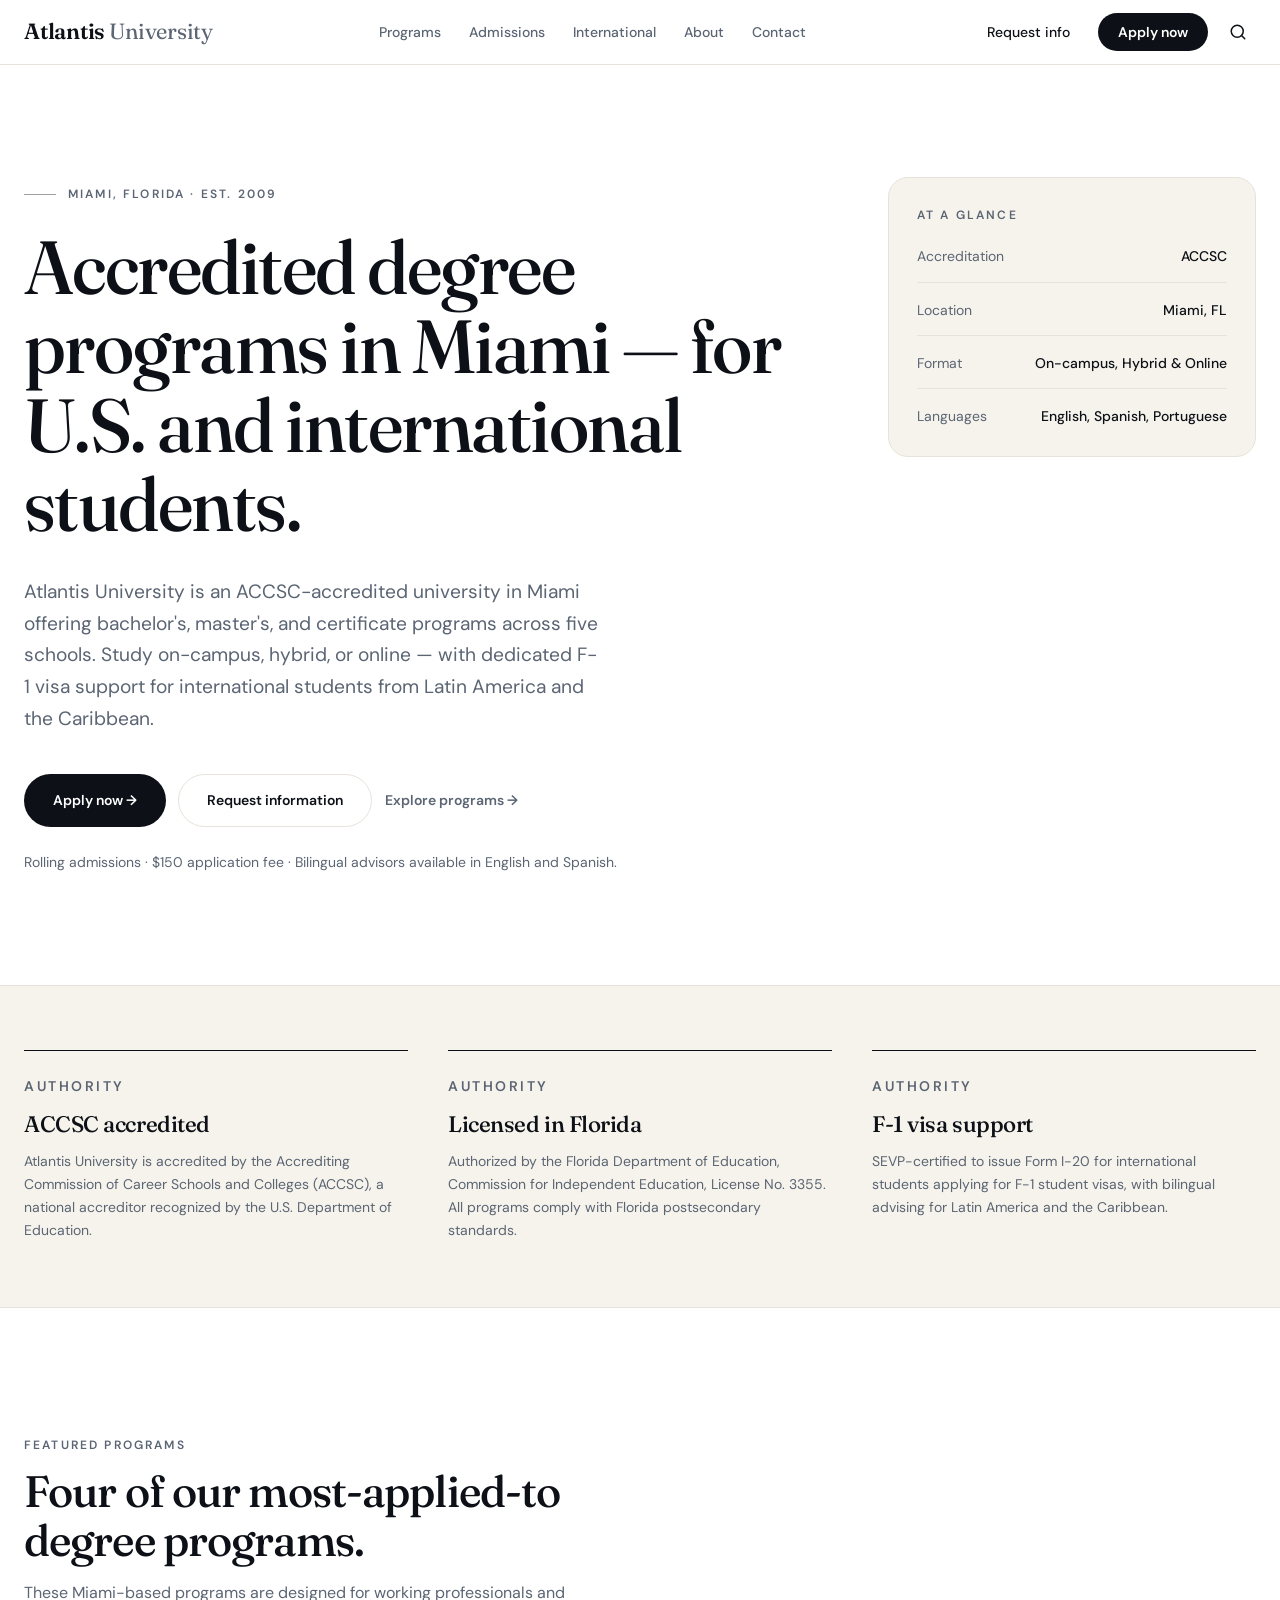
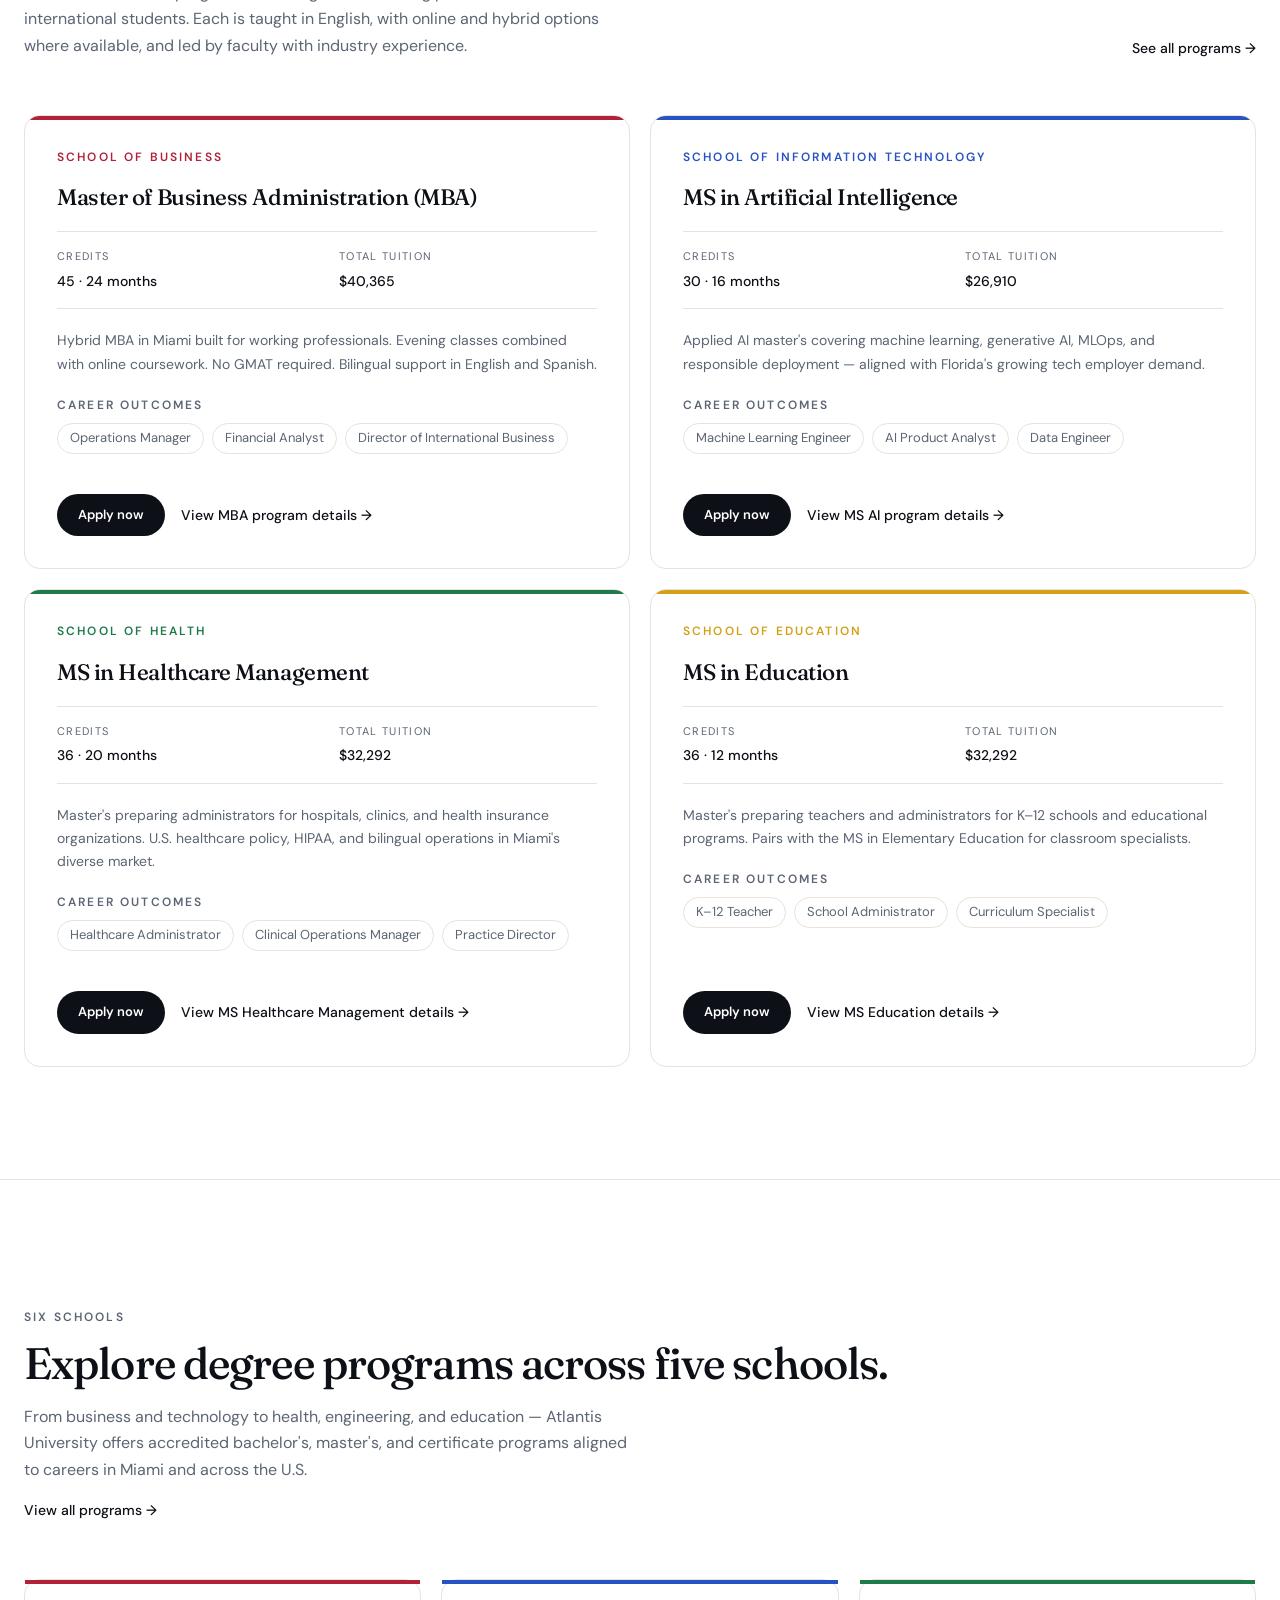
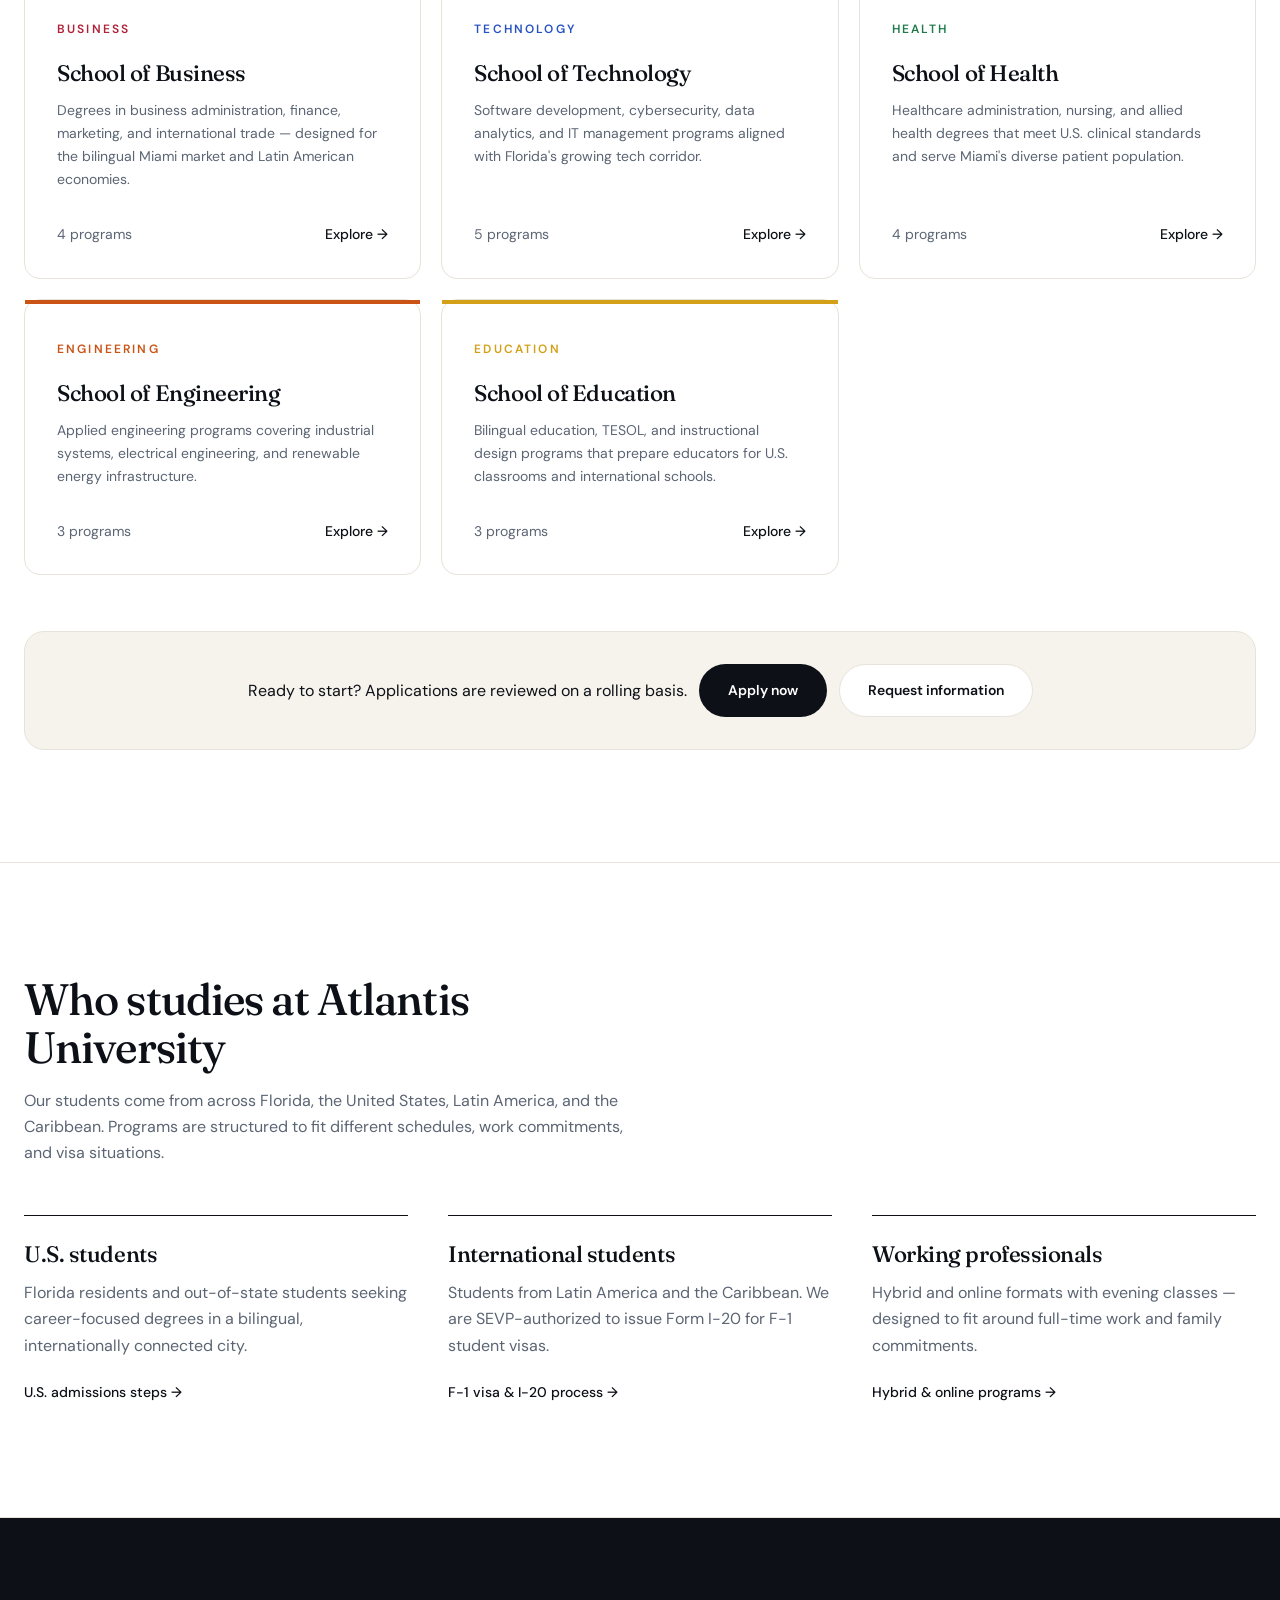
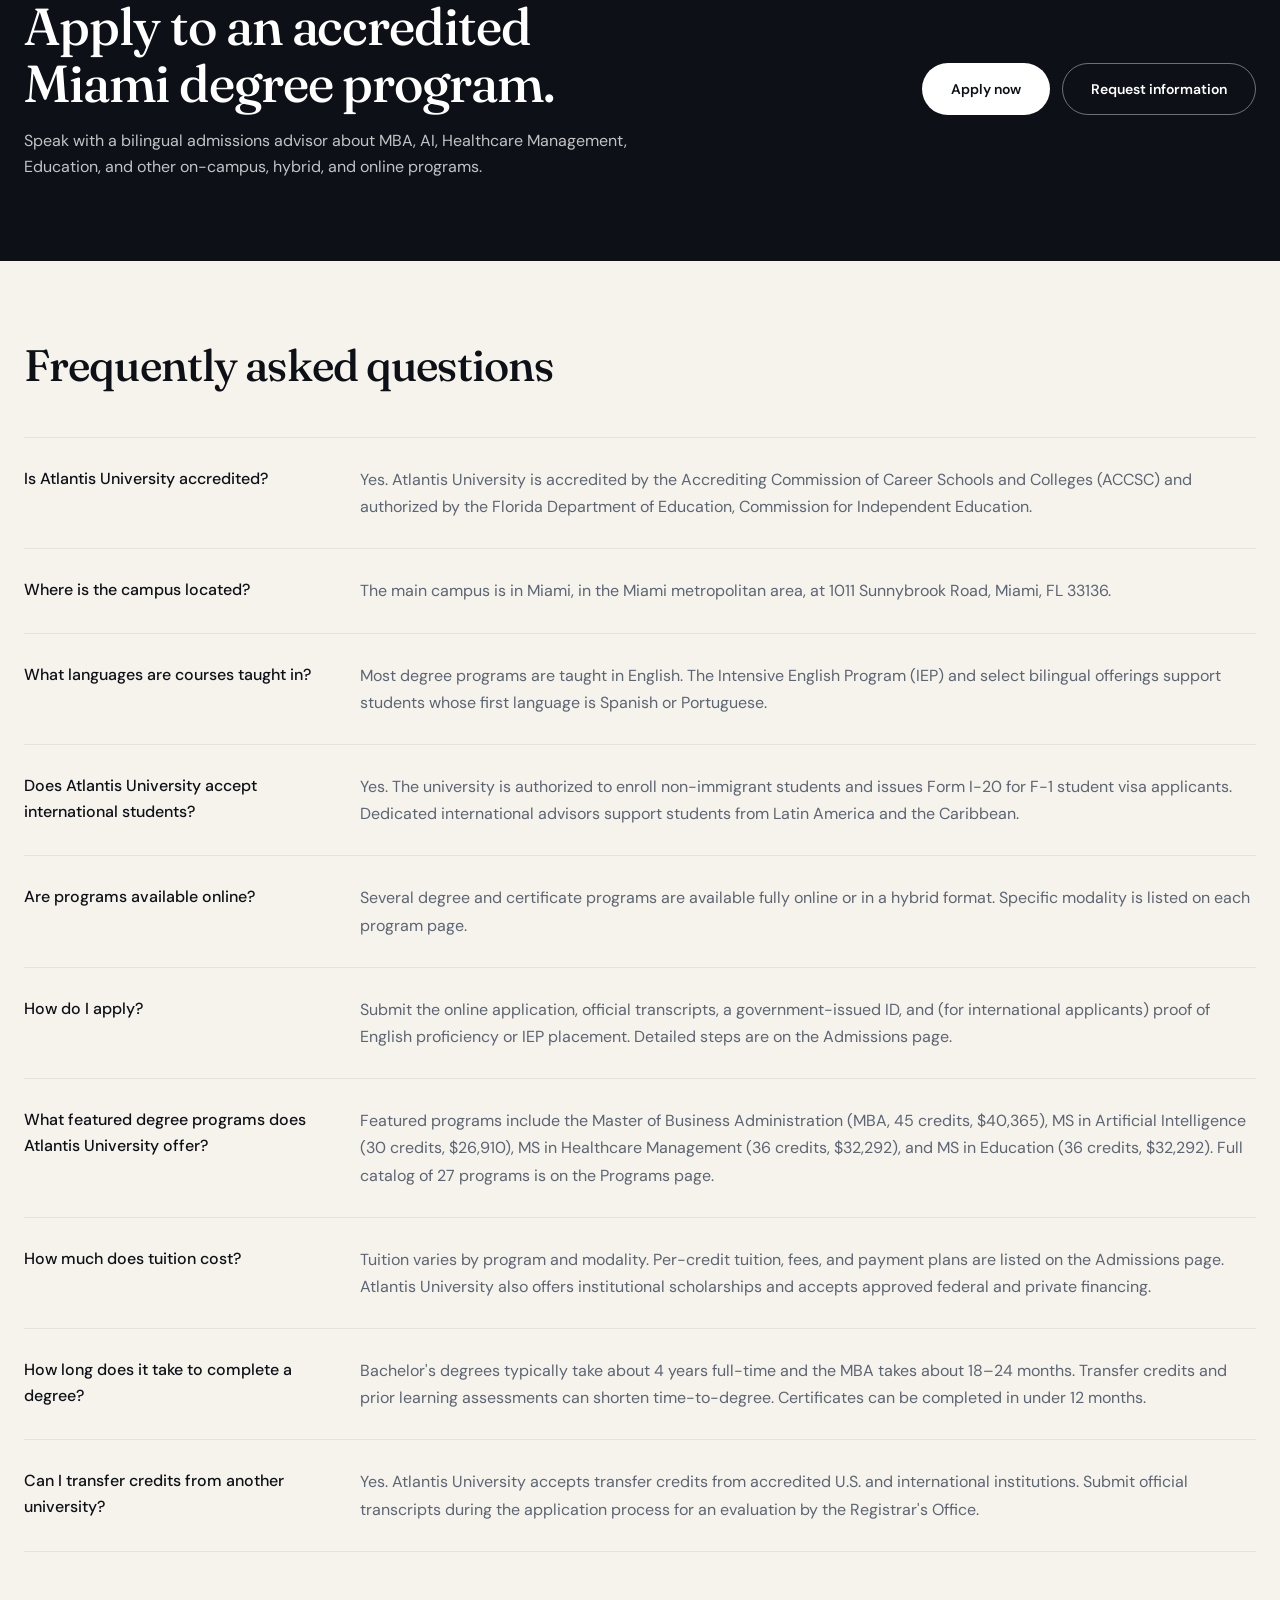
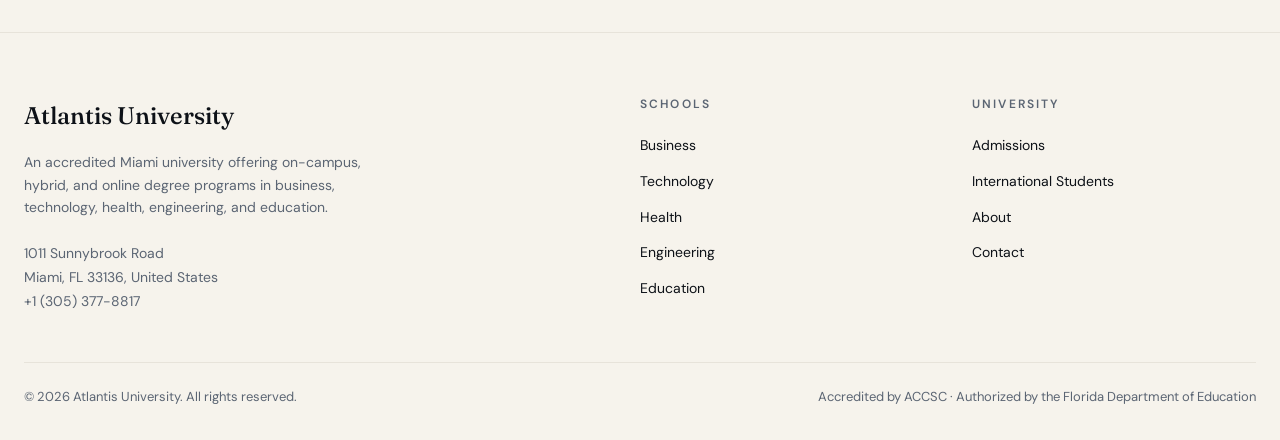
==== index.html @ af632970 "Complete head metadata across all 9 pages Twitter Card (mirrors Open Graph values): - Add twitter:ti" ====
<!DOCTYPE html>
<html lang="en">
<head>
  <meta charset="UTF-8" />
  <meta name="viewport" content="width=device-width, initial-scale=1.0" />
  <meta name="robots" content="index, follow" />

  <!-- SEO -->
  <title>Atlantis University — Accredited Degree Programs in Miami, FL</title>
  <meta name="description" content="Atlantis University is an ACCSC-accredited university in Miami offering on-campus, hybrid, and online bachelor's, master's, and certificate programs — including MBA, Artificial Intelligence, Healthcare Management, and Education — for U.S. and international students from Latin America and the Caribbean." />
  <link rel="canonical" href="https://atlantisuniversity.edu/" />

  <meta property="og:type" content="website" />
  <meta property="og:title" content="Atlantis University — Miami, Florida" />
  <meta property="og:description" content="Accredited degree and certificate programs in Miami. MBA, AI, Healthcare Management, Education and more — on-campus, hybrid and online. F-1 visa support for international students." />
  <meta name="twitter:title" content="Atlantis University — Miami, Florida" />
  <meta name="twitter:description" content="Accredited degree and certificate programs in Miami. MBA, AI, Healthcare Management, Education and more — on-campus, hybrid and online. F-1 visa support for international students." />
  <meta property="og:url" content="https://atlantisuniversity.edu/" />
  <meta property="og:locale" content="en_US" />
  <meta name="twitter:card" content="summary_large_image" />

  <!-- Page-specific JSON-LD: FAQPage -->
  <script type="application/ld+json">
  {
    "@context": "https://schema.org",
    "@type": "FAQPage",
    "mainEntity": [
      { "@type": "Question", "name": "Is Atlantis University accredited?", "acceptedAnswer": { "@type": "Answer", "text": "Yes. Atlantis University is accredited by the Accrediting Commission of Career Schools and Colleges (ACCSC) and authorized by the Florida Department of Education, Commission for Independent Education." } },
      { "@type": "Question", "name": "Where is the campus located?", "acceptedAnswer": { "@type": "Answer", "text": "The main campus is in Miami, in the Miami metropolitan area, at 1011 Sunnybrook Road, Miami, FL 33136." } },
      { "@type": "Question", "name": "What languages are courses taught in?", "acceptedAnswer": { "@type": "Answer", "text": "Most degree programs are taught in English. The Intensive English Program (IEP) and select bilingual offerings support students whose first language is Spanish or Portuguese." } },
      { "@type": "Question", "name": "Does Atlantis University accept international students?", "acceptedAnswer": { "@type": "Answer", "text": "Yes. The university is authorized to enroll non-immigrant students and issues Form I-20 for F-1 student visa applicants. Dedicated international advisors support students from Latin America and the Caribbean." } },
      { "@type": "Question", "name": "Are programs available online?", "acceptedAnswer": { "@type": "Answer", "text": "Several degree and certificate programs are available fully online or in a hybrid format. Specific modality is listed on each program page." } },
      { "@type": "Question", "name": "How do I apply?", "acceptedAnswer": { "@type": "Answer", "text": "Submit the online application, official transcripts, a government-issued ID, and (for international applicants) proof of English proficiency or IEP placement. Detailed steps are on the Admissions page." } },
      { "@type": "Question", "name": "What featured degree programs does Atlantis University offer?", "acceptedAnswer": { "@type": "Answer", "text": "Featured programs include the Master of Business Administration (MBA, 45 credits, $40,365), MS in Artificial Intelligence (30 credits, $26,910), MS in Healthcare Management (36 credits, $32,292), and MS in Education (36 credits, $32,292). The full catalog of 27 programs is on the Programs page." } },
      { "@type": "Question", "name": "How much does tuition cost?", "acceptedAnswer": { "@type": "Answer", "text": "Tuition varies by program and modality. Per-credit tuition, fees, and payment plans are listed on the Admissions page. Atlantis University also offers institutional scholarships and accepts approved federal and private financing." } },
      { "@type": "Question", "name": "How long does it take to complete a degree?", "acceptedAnswer": { "@type": "Answer", "text": "Bachelor's degrees typically take about 4 years full-time and the MBA takes about 18–24 months. Transfer credits and prior learning assessments can shorten time-to-degree. Certificates can be completed in under 12 months." } },
      { "@type": "Question", "name": "Can I transfer credits from another university?", "acceptedAnswer": { "@type": "Answer", "text": "Yes. Atlantis University accepts transfer credits from accredited U.S. and international institutions. Submit official transcripts during the application process for an evaluation by the Registrar's Office." } }
    ]
  }
  </script>

  <link rel="preconnect" href="https://fonts.googleapis.com" />
  <link rel="preconnect" href="https://fonts.gstatic.com" crossorigin />
  <link href="https://fonts.googleapis.com/css2?family=DM+Sans:opsz,wght@9..40,400;9..40,500;9..40,600;9..40,700&family=Fraunces:opsz,wght@9..144,400;9..144,500;9..144,600&display=swap" rel="stylesheet" />
  <link rel="stylesheet" href="assets/shared.css" />

  <style>
    /* Home-specific */
    .hero { padding: 5rem 0; border-bottom: 1px solid var(--color-border); }
    @media (min-width: 768px) { .hero { padding: 7rem 0; } }
    .hero__grid { display: grid; gap: 3rem; }
    @media (min-width: 768px) { .hero__grid { grid-template-columns: repeat(12, 1fr); gap: 4rem; } }
    .hero__content { grid-column: span 12; }
    .hero__aside { grid-column: span 12; }
    @media (min-width: 768px) {
      .hero__content { grid-column: span 8; }
      .hero__aside { grid-column: span 4; }
    }
    .hero__location { display: inline-flex; align-items: center; gap: 0.75rem; margin-bottom: 1.5rem; }
    .hero__location-rule { display: inline-block; width: 2rem; height: 1px; background: rgba(13, 17, 23, 0.4); }
    .hero__title { max-width: 18ch; }
    .hero__lead { margin-top: 2rem; max-width: 36rem; font-size: var(--fs-lead); line-height: 1.65; color: var(--color-muted-foreground); }
    .hero__ctas { margin-top: 2.5rem; display: flex; flex-wrap: wrap; gap: 0.75rem; }
    .hero__fineprint { margin-top: 1.5rem; font-size: var(--fs-small); color: var(--color-muted-foreground); }
    .hero__facts { background: var(--color-sand); border: 1px solid var(--color-border); border-radius: 1.25rem; padding: 1.75rem; }
    .hero__facts-title { font-family: var(--font-sans); font-size: var(--fs-eyebrow); font-weight: 600; text-transform: uppercase; letter-spacing: 0.18em; color: var(--color-muted-foreground); margin-bottom: 1.25rem; }
    .hero__facts dl { display: flex; flex-direction: column; gap: 1rem; }
    .hero__facts-row { display: flex; justify-content: space-between; gap: 1rem; padding-bottom: 0.875rem; border-bottom: 1px solid var(--color-border); }
    .hero__facts-row:last-child { border-bottom: 0; padding-bottom: 0; }
    .hero__facts dt { font-size: var(--fs-small); color: var(--color-muted-foreground); }
    .hero__facts dd { font-size: var(--fs-small); font-weight: 500; text-align: right; }

    .authority { background: var(--color-sand); border-bottom: 1px solid var(--color-border); padding: 4rem 0; }
    .authority__grid { display: grid; gap: 2.5rem; }
    @media (min-width: 768px) { .authority__grid { grid-template-columns: repeat(3, 1fr); } }
    .authority__item { border-top: 1px solid var(--color-border-strong); padding-top: 1.5rem; }
    .authority__item h3 { margin: 0.75rem 0; }
    .authority__item p { font-size: var(--fs-small); color: var(--color-muted-foreground); line-height: 1.65; }

    .featured__head { display: flex; flex-direction: column; justify-content: space-between; gap: 1rem; margin-bottom: 3.5rem; }
    @media (min-width: 768px) { .featured__head { flex-direction: row; align-items: flex-end; } }
    .featured__intro { max-width: 38rem; }
    .featured__intro h2 { margin-top: 0.75rem; }
    .featured__intro p { margin-top: 1rem; color: var(--color-muted-foreground); line-height: 1.65; }
    .featured__see-all { font-size: var(--fs-small); font-weight: 500; text-underline-offset: 4px; }
    .featured__see-all:hover { text-decoration: underline; }
    .featured__grid { display: grid; gap: 1.25rem; }
    @media (min-width: 768px) { .featured__grid { grid-template-columns: repeat(2, 1fr); } }

    .schools__head { margin-bottom: 3.5rem; max-width: 56rem; }
    .schools__head h2 { margin-top: 0.75rem; }
    .schools__head p { margin-top: 1rem; color: var(--color-muted-foreground); max-width: 38rem; line-height: 1.65; }
    .schools__view-all { display: inline-block; margin-top: 1rem; font-size: var(--fs-small); font-weight: 500; }
    .schools__view-all:hover { text-decoration: underline; text-underline-offset: 4px; }
    .schools__grid { display: grid; gap: 1.25rem; }
    @media (min-width: 768px) { .schools__grid { grid-template-columns: repeat(2, 1fr); } }
    @media (min-width: 1024px) { .schools__grid { grid-template-columns: repeat(3, 1fr); } }
    .school-card {
      position: relative; background: var(--color-card); border: 1px solid var(--color-border);
      border-radius: var(--radius-card); padding: 2rem; min-height: 16rem;
      display: flex; flex-direction: column;
      transition: transform 200ms ease, box-shadow 200ms ease;
    }
    .school-card:hover { transform: translateY(-2px); box-shadow: 0 12px 40px -12px rgba(0,0,0,0.12); }
    .school-card__bar { position: absolute; top: 0; left: 0; right: 0; height: 4px; }
    .school-card__title { margin: 1.25rem 0 0.75rem; }
    .school-card__desc { font-size: var(--fs-small); color: var(--color-muted-foreground); line-height: 1.65; }
    .school-card__foot { margin-top: auto; padding-top: 2rem; display: flex; align-items: center; justify-content: space-between; font-size: var(--fs-small); }
    .school-card__count { color: var(--color-muted-foreground); }
    .school-card__cta { font-weight: 500; transition: transform 200ms; }
    .school-card:hover .school-card__cta { transform: translateX(4px); }

    .midcta {
      margin-top: 3.5rem; display: flex; flex-wrap: wrap;
      align-items: center; justify-content: center; gap: 0.75rem;
      padding: 2rem 1.5rem; background: var(--color-sand);
      border: 1px solid var(--color-border); border-radius: 1.25rem; text-align: center;
    }

    .audiences__intro { max-width: 38rem; margin-bottom: 3rem; }
    .audiences__intro h2 { margin-bottom: 1rem; }
    .audiences__intro p { color: var(--color-muted-foreground); line-height: 1.65; }
    .audiences__grid { display: grid; gap: 2.5rem; }
    @media (min-width: 768px) { .audiences__grid { grid-template-columns: repeat(3, 1fr); } }
    .audience { display: block; border-top: 1px solid var(--color-border-strong); padding-top: 1.5rem; }
    .audience h3 { margin-bottom: 0.75rem; }
    .audience p { color: var(--color-muted-foreground); line-height: 1.65; margin-bottom: 1.25rem; }
    .audience__cta { font-size: var(--fs-small); font-weight: 500; transition: transform 200ms; display: inline-block; }
    .audience:hover .audience__cta { transform: translateX(4px); }
  </style>
</head>

<body>
  <!-- SITE HEADER -->
  <header class="site-header" role="banner">
    <div class="container site-header__inner">
      <a href="/" class="site-header__brand" aria-label="Atlantis University home" aria-current="page">Atlantis<span>University</span></a>
      <nav class="site-header__nav" aria-label="Primary">
        <a href="/programs">Programs</a>
        <a href="/admissions">Admissions</a>
        <a href="/international">International</a>
        <a href="/about">About</a>
        <a href="/contact">Contact</a>
      </nav>
      <div class="site-header__actions">
        <a href="/admissions#request-info" class="site-header__request">Request info</a>
        <a href="/admissions#apply" class="site-header__apply">Apply now</a>
        <button type="button" class="site-header__search" aria-label="Open search">
          <svg width="18" height="18" viewBox="0 0 24 24" fill="none" stroke="currentColor" stroke-width="2" stroke-linecap="round" stroke-linejoin="round" aria-hidden="true"><circle cx="11" cy="11" r="8" /><path d="m21 21-4.3-4.3" /></svg>
        </button>
      </div>
    </div>
  </header>

  <main>
    <!-- HERO -->
    <section class="hero" aria-labelledby="hero-title">
      <div class="container hero__grid">
        <div class="hero__content">
          <p class="hero__location eyebrow">
            <span class="hero__location-rule" aria-hidden="true"></span>
            Miami, Florida · Est. 2009
          </p>
          <h1 id="hero-title" class="hero__title">Accredited degree programs in Miami&nbsp;— for U.S. and international students.</h1>
          <p class="hero__lead">Atlantis University is an ACCSC-accredited university in Miami offering bachelor's, master's, and certificate programs across five schools. Study on-campus, hybrid, or online — with dedicated F-1 visa support for international students from Latin America and the Caribbean.</p>
          <div class="hero__ctas">
            <a href="/admissions#apply" class="btn btn--primary">Apply now →</a>
            <a href="/admissions#request-info" class="btn btn--secondary">Request information</a>
            <a href="/programs" class="btn btn--ghost">Explore programs →</a>
          </div>
          <p class="hero__fineprint">Rolling admissions · $150 application fee · Bilingual advisors available in English and Spanish.</p>
        </div>
        <aside class="hero__aside" aria-label="University at a glance">
          <div class="hero__facts">
            <p class="hero__facts-title">At a glance</p>
            <dl>
              <div class="hero__facts-row"><dt>Accreditation</dt><dd>ACCSC</dd></div>
              <div class="hero__facts-row"><dt>Location</dt><dd>Miami, FL</dd></div>
              <div class="hero__facts-row"><dt>Format</dt><dd>On-campus, Hybrid &amp; Online</dd></div>
              <div class="hero__facts-row"><dt>Languages</dt><dd>English, Spanish, Portuguese</dd></div>
            </dl>
          </div>
        </aside>
      </div>
    </section>

    <!-- AUTHORITY -->
    <section class="authority" aria-labelledby="authority-heading">
      <h2 id="authority-heading" class="sr-only">Accreditation and authorizations</h2>
      <div class="container authority__grid">
        <div class="authority__item"><p class="eyebrow">Authority</p><h3>ACCSC accredited</h3><p>Atlantis University is accredited by the Accrediting Commission of Career Schools and Colleges (ACCSC), a national accreditor recognized by the U.S. Department of Education.</p></div>
        <div class="authority__item"><p class="eyebrow">Authority</p><h3>Licensed in Florida</h3><p>Authorized by the Florida Department of Education, Commission for Independent Education, License No. 3355. All programs comply with Florida postsecondary standards.</p></div>
        <div class="authority__item"><p class="eyebrow">Authority</p><h3>F-1 visa support</h3><p>SEVP-certified to issue Form I-20 for international students applying for F-1 student visas, with bilingual advising for Latin America and the Caribbean.</p></div>
      </div>
    </section>

    <!-- FEATURED PROGRAMS -->
    <section class="section" aria-labelledby="featured-heading">
      <div class="container">
        <header class="featured__head">
          <div class="featured__intro">
            <p class="eyebrow">Featured programs</p>
            <h2 id="featured-heading">Four of our most-applied-to degree programs.</h2>
            <p>These Miami-based programs are designed for working professionals and international students. Each is taught in English, with online and hybrid options where available, and led by faculty with industry experience.</p>
          </div>
          <a href="/programs" class="featured__see-all">See all programs →</a>
        </header>
        <div class="featured__grid">
          <article class="card">
            <div class="card__accent-bar" style="background: var(--school-business);"></div>
            <p class="eyebrow card__eyebrow" style="color: var(--school-business);">School of Business</p>
            <h3 class="card__title">Master of Business Administration (MBA)</h3>
            <dl class="card__dl">
              <div><dt>Credits</dt><dd>45 · 24 months</dd></div>
              <div><dt>Total tuition</dt><dd>$40,365</dd></div>
            </dl>
            <p class="card__desc">Hybrid MBA in Miami built for working professionals. Evening classes combined with online coursework. No GMAT required. Bilingual support in English and Spanish.</p>
            <div><p class="eyebrow" style="margin-bottom: 0.5rem;">Career outcomes</p>
              <ul class="card__chips"><li class="chip">Operations Manager</li><li class="chip">Financial Analyst</li><li class="chip">Director of International Business</li></ul>
            </div>
            <div class="card__cta"><a href="/admissions#apply" class="btn btn--primary btn--sm">Apply now</a><a href="/programs/mba-miami" class="card__link">View MBA program details →</a></div>
          </article>

          <article class="card">
            <div class="card__accent-bar" style="background: var(--school-tech);"></div>
            <p class="eyebrow card__eyebrow" style="color: var(--school-tech);">School of Information Technology</p>
            <h3 class="card__title">MS in Artificial Intelligence</h3>
            <dl class="card__dl"><div><dt>Credits</dt><dd>30 · 16 months</dd></div><div><dt>Total tuition</dt><dd>$26,910</dd></div></dl>
            <p class="card__desc">Applied AI master's covering machine learning, generative AI, MLOps, and responsible deployment — aligned with Florida's growing tech employer demand.</p>
            <div><p class="eyebrow" style="margin-bottom: 0.5rem;">Career outcomes</p>
              <ul class="card__chips"><li class="chip">Machine Learning Engineer</li><li class="chip">AI Product Analyst</li><li class="chip">Data Engineer</li></ul>
            </div>
            <div class="card__cta"><a href="/admissions#apply" class="btn btn--primary btn--sm">Apply now</a><a href="/programs/ms-artificial-intelligence" class="card__link">View MS AI program details →</a></div>
          </article>

          <article class="card">
            <div class="card__accent-bar" style="background: var(--school-health);"></div>
            <p class="eyebrow card__eyebrow" style="color: var(--school-health);">School of Health</p>
            <h3 class="card__title">MS in Healthcare Management</h3>
            <dl class="card__dl"><div><dt>Credits</dt><dd>36 · 20 months</dd></div><div><dt>Total tuition</dt><dd>$32,292</dd></div></dl>
            <p class="card__desc">Master's preparing administrators for hospitals, clinics, and health insurance organizations. U.S. healthcare policy, HIPAA, and bilingual operations in Miami's diverse market.</p>
            <div><p class="eyebrow" style="margin-bottom: 0.5rem;">Career outcomes</p>
              <ul class="card__chips"><li class="chip">Healthcare Administrator</li><li class="chip">Clinical Operations Manager</li><li class="chip">Practice Director</li></ul>
            </div>
            <div class="card__cta"><a href="/admissions#apply" class="btn btn--primary btn--sm">Apply now</a><a href="/programs/ms-healthcare-management" class="card__link">View MS Healthcare Management details →</a></div>
          </article>

          <article class="card">
            <div class="card__accent-bar" style="background: var(--school-edu);"></div>
            <p class="eyebrow card__eyebrow" style="color: var(--school-edu);">School of Education</p>
            <h3 class="card__title">MS in Education</h3>
            <dl class="card__dl"><div><dt>Credits</dt><dd>36 · 12 months</dd></div><div><dt>Total tuition</dt><dd>$32,292</dd></div></dl>
            <p class="card__desc">Master's preparing teachers and administrators for K–12 schools and educational programs. Pairs with the MS in Elementary Education for classroom specialists.</p>
            <div><p class="eyebrow" style="margin-bottom: 0.5rem;">Career outcomes</p>
              <ul class="card__chips"><li class="chip">K–12 Teacher</li><li class="chip">School Administrator</li><li class="chip">Curriculum Specialist</li></ul>
            </div>
            <div class="card__cta"><a href="/admissions#apply" class="btn btn--primary btn--sm">Apply now</a><a href="/programs/ms-education" class="card__link">View MS Education details →</a></div>
          </article>
        </div>
      </div>
    </section>

    <!-- SCHOOLS GRID -->
    <section class="section" aria-labelledby="schools-heading">
      <div class="container">
        <header class="schools__head">
          <p class="eyebrow">Six schools</p>
          <h2 id="schools-heading">Explore degree programs across five schools.</h2>
          <p>From business and technology to health, engineering, and education — Atlantis University offers accredited bachelor's, master's, and certificate programs aligned to careers in Miami and across the U.S.</p>
          <a href="/programs" class="schools__view-all">View all programs →</a>
        </header>
        <div class="schools__grid">
          <a href="/schools/business" class="school-card"><div class="school-card__bar" style="background: var(--school-business);"></div><p class="eyebrow" style="color: var(--school-business); margin-top: 0.5rem;">Business</p><h3 class="school-card__title">School of Business</h3><p class="school-card__desc">Degrees in business administration, finance, marketing, and international trade — designed for the bilingual Miami market and Latin American economies.</p><div class="school-card__foot"><span class="school-card__count">4 programs</span><span class="school-card__cta">Explore →</span></div></a>
          <a href="/schools/technology" class="school-card"><div class="school-card__bar" style="background: var(--school-tech);"></div><p class="eyebrow" style="color: var(--school-tech); margin-top: 0.5rem;">Technology</p><h3 class="school-card__title">School of Technology</h3><p class="school-card__desc">Software development, cybersecurity, data analytics, and IT management programs aligned with Florida's growing tech corridor.</p><div class="school-card__foot"><span class="school-card__count">5 programs</span><span class="school-card__cta">Explore →</span></div></a>
          <a href="/schools/health" class="school-card"><div class="school-card__bar" style="background: var(--school-health);"></div><p class="eyebrow" style="color: var(--school-health); margin-top: 0.5rem;">Health</p><h3 class="school-card__title">School of Health</h3><p class="school-card__desc">Healthcare administration, nursing, and allied health degrees that meet U.S. clinical standards and serve Miami's diverse patient population.</p><div class="school-card__foot"><span class="school-card__count">4 programs</span><span class="school-card__cta">Explore →</span></div></a>
          <a href="/schools/engineering" class="school-card"><div class="school-card__bar" style="background: var(--school-eng);"></div><p class="eyebrow" style="color: var(--school-eng); margin-top: 0.5rem;">Engineering</p><h3 class="school-card__title">School of Engineering</h3><p class="school-card__desc">Applied engineering programs covering industrial systems, electrical engineering, and renewable energy infrastructure.</p><div class="school-card__foot"><span class="school-card__count">3 programs</span><span class="school-card__cta">Explore →</span></div></a>
          <a href="/schools/education" class="school-card"><div class="school-card__bar" style="background: var(--school-edu);"></div><p class="eyebrow" style="color: var(--school-edu); margin-top: 0.5rem;">Education</p><h3 class="school-card__title">School of Education</h3><p class="school-card__desc">Bilingual education, TESOL, and instructional design programs that prepare educators for U.S. classrooms and international schools.</p><div class="school-card__foot"><span class="school-card__count">3 programs</span><span class="school-card__cta">Explore →</span></div></a>
        </div>
        <div class="midcta">
          <p>Ready to start? Applications are reviewed on a rolling basis.</p>
          <a href="/admissions#apply" class="btn btn--primary">Apply now</a>
          <a href="/admissions#request-info" class="btn btn--secondary">Request information</a>
        </div>
      </div>
    </section>

    <!-- AUDIENCES -->
    <section class="section" aria-labelledby="audiences-heading">
      <div class="container">
        <div class="audiences__intro"><h2 id="audiences-heading">Who studies at Atlantis University</h2><p>Our students come from across Florida, the United States, Latin America, and the Caribbean. Programs are structured to fit different schedules, work commitments, and visa situations.</p></div>
        <div class="audiences__grid">
          <a href="/admissions" class="audience"><h3>U.S. students</h3><p>Florida residents and out-of-state students seeking career-focused degrees in a bilingual, internationally connected city.</p><span class="audience__cta">U.S. admissions steps →</span></a>
          <a href="/international" class="audience"><h3>International students</h3><p>Students from Latin America and the Caribbean. We are SEVP-authorized to issue Form I-20 for F-1 student visas.</p><span class="audience__cta">F-1 visa &amp; I-20 process →</span></a>
          <a href="/programs" class="audience"><h3>Working professionals</h3><p>Hybrid and online formats with evening classes — designed to fit around full-time work and family commitments.</p><span class="audience__cta">Hybrid &amp; online programs →</span></a>
        </div>
      </div>
    </section>

    <!-- FINAL CTA -->
    <section class="finalcta" aria-labelledby="finalcta-heading">
      <div class="container finalcta__grid">
        <div class="finalcta__copy"><h2 id="finalcta-heading">Apply to an accredited Miami degree program.</h2><p>Speak with a bilingual admissions advisor about MBA, AI, Healthcare Management, Education, and other on-campus, hybrid, and online programs.</p></div>
        <div class="finalcta__ctas"><a href="/admissions#apply" class="btn btn--inverse">Apply now</a><a href="/admissions#request-info" class="btn btn--inverse-outline">Request information</a></div>
      </div>
    </section>

    <!-- FAQ -->
    <section class="faq" aria-labelledby="faq-heading">
      <div class="container">
        <h2 id="faq-heading">Frequently asked questions</h2>
        <div class="faq__list">
          <div class="faq__item"><p class="faq__q">Is Atlantis University accredited?</p><p class="faq__a">Yes. Atlantis University is accredited by the Accrediting Commission of Career Schools and Colleges (ACCSC) and authorized by the Florida Department of Education, Commission for Independent Education.</p></div>
          <div class="faq__item"><p class="faq__q">Where is the campus located?</p><p class="faq__a">The main campus is in Miami, in the Miami metropolitan area, at 1011 Sunnybrook Road, Miami, FL 33136.</p></div>
          <div class="faq__item"><p class="faq__q">What languages are courses taught in?</p><p class="faq__a">Most degree programs are taught in English. The Intensive English Program (IEP) and select bilingual offerings support students whose first language is Spanish or Portuguese.</p></div>
          <div class="faq__item"><p class="faq__q">Does Atlantis University accept international students?</p><p class="faq__a">Yes. The university is authorized to enroll non-immigrant students and issues Form I-20 for F-1 student visa applicants. Dedicated international advisors support students from Latin America and the Caribbean.</p></div>
          <div class="faq__item"><p class="faq__q">Are programs available online?</p><p class="faq__a">Several degree and certificate programs are available fully online or in a hybrid format. Specific modality is listed on each program page.</p></div>
          <div class="faq__item"><p class="faq__q">How do I apply?</p><p class="faq__a">Submit the online application, official transcripts, a government-issued ID, and (for international applicants) proof of English proficiency or IEP placement. Detailed steps are on the Admissions page.</p></div>
          <div class="faq__item"><p class="faq__q">What featured degree programs does Atlantis University offer?</p><p class="faq__a">Featured programs include the Master of Business Administration (MBA, 45 credits, $40,365), MS in Artificial Intelligence (30 credits, $26,910), MS in Healthcare Management (36 credits, $32,292), and MS in Education (36 credits, $32,292). Full catalog of 27 programs is on the Programs page.</p></div>
          <div class="faq__item"><p class="faq__q">How much does tuition cost?</p><p class="faq__a">Tuition varies by program and modality. Per-credit tuition, fees, and payment plans are listed on the Admissions page. Atlantis University also offers institutional scholarships and accepts approved federal and private financing.</p></div>
          <div class="faq__item"><p class="faq__q">How long does it take to complete a degree?</p><p class="faq__a">Bachelor's degrees typically take about 4 years full-time and the MBA takes about 18–24 months. Transfer credits and prior learning assessments can shorten time-to-degree. Certificates can be completed in under 12 months.</p></div>
          <div class="faq__item"><p class="faq__q">Can I transfer credits from another university?</p><p class="faq__a">Yes. Atlantis University accepts transfer credits from accredited U.S. and international institutions. Submit official transcripts during the application process for an evaluation by the Registrar's Office.</p></div>
        </div>
      </div>
    </section>
  </main>

  <!-- SITE FOOTER -->
  <footer class="site-footer" role="contentinfo">
    <div class="container">
      <div class="site-footer__grid">
        <div>
          <p class="site-footer__brand">Atlantis University</p>
          <p class="site-footer__about">An accredited Miami university offering on-campus, hybrid, and online degree programs in business, technology, health, engineering, and education.</p>
          <address class="site-footer__address">1011 Sunnybrook Road<br />Miami, FL 33136, United States<br />+1 (305) 377-8817</address>
        </div>
        <div class="site-footer__col"><h4>Schools</h4><ul><li><a href="/schools/business">Business</a></li><li><a href="/schools/technology">Technology</a></li><li><a href="/schools/health">Health</a></li><li><a href="/schools/engineering">Engineering</a></li><li><a href="/schools/education">Education</a></li></ul></div>
        <div class="site-footer__col"><h4>University</h4><ul><li><a href="/admissions">Admissions</a></li><li><a href="/international">International Students</a></li><li><a href="/about">About</a></li><li><a href="/contact">Contact</a></li></ul></div>
      </div>
      <div class="site-footer__bottom"><p>© 2026 Atlantis University. All rights reserved.</p><p>Accredited by ACCSC · Authorized by the Florida Department of Education</p></div>
    </div>
  </footer>
</body>
</html>
---- assets/shared.css ----
/* ==========================================================================
   Atlantis University — Shared Design System
   Maps 1:1 to Webflow Style Variables. Each :root token becomes a Webflow
   variable. Each BEM class becomes a Webflow combo class or component.
   ========================================================================== */

:root {
  /* Typography */
  --font-display: "Fraunces", ui-serif, Georgia, serif;
  --font-sans: "DM Sans", ui-sans-serif, system-ui, sans-serif;

  /* Color tokens — neutrals */
  --color-background: #ffffff;
  --color-foreground: #0d1117;
  --color-muted-foreground: #5b6573;
  --color-sand: #f6f3ec;
  --color-card: #ffffff;
  --color-border: #e7e3da;
  --color-border-strong: #0d1117;

  /* School accent colors */
  --school-business: #b0223a;
  --school-tech: #2752c2;
  --school-health: #1f7a4a;
  --school-eng: #c95416;
  --school-edu: #d4a017;
  --school-lang: #5b3aa6;

  /* Layout */
  --container-max: 80rem;
  --container-px: 1.5rem;
  --radius-card: 1rem;
  --radius-pill: 9999px;

  /* Type scale (fluid) */
  --fs-h1: clamp(2.75rem, 1.5rem + 4vw, 4.75rem);
  --fs-h2: clamp(1.875rem, 1.25rem + 2vw, 2.75rem);
  --fs-h3: clamp(1.25rem, 1rem + 0.5vw, 1.5rem);
  --fs-lead: clamp(1.0625rem, 1rem + 0.25vw, 1.25rem);
  --fs-body: 1rem;
  --fs-small: 0.875rem;
  --fs-eyebrow: 0.75rem;
}

* { box-sizing: border-box; margin: 0; padding: 0; }
html { -webkit-text-size-adjust: 100%; scroll-behavior: smooth; }

body {
  font-family: var(--font-sans);
  font-size: var(--fs-body);
  line-height: 1.6;
  color: var(--color-foreground);
  background: var(--color-background);
  -webkit-font-smoothing: antialiased;
  text-rendering: optimizeLegibility;
}

h1, h2, h3, h4 {
  font-family: var(--font-display);
  font-weight: 500;
  letter-spacing: -0.02em;
  line-height: 1.05;
}

h1 { font-size: var(--fs-h1); }
h2 { font-size: var(--fs-h2); line-height: 1.1; }
h3 { font-size: var(--fs-h3); line-height: 1.25; }
h4 { font-size: 1.125rem; line-height: 1.3; }

a { color: inherit; text-decoration: none; }
img { max-width: 100%; display: block; }
ul { list-style: none; }

/* ==========================================================================
   Utilities
   ========================================================================== */

.container {
  max-width: var(--container-max);
  margin: 0 auto;
  padding-left: var(--container-px);
  padding-right: var(--container-px);
}

.eyebrow {
  font-family: var(--font-sans);
  font-size: var(--fs-eyebrow);
  font-weight: 600;
  text-transform: uppercase;
  letter-spacing: 0.18em;
  color: var(--color-muted-foreground);
}

.lead {
  font-size: var(--fs-lead);
  line-height: 1.65;
  color: var(--color-muted-foreground);
  max-width: 38rem;
}

.muted { color: var(--color-muted-foreground); }

.section { padding: 5rem 0; border-bottom: 1px solid var(--color-border); }
.section--sand { background: var(--color-sand); }
.section--dark { background: var(--color-foreground); color: var(--color-background); }
.section--no-border { border-bottom: 0; }

@media (min-width: 768px) { .section { padding: 7rem 0; } }

/* ==========================================================================
   Buttons
   ========================================================================== */

.btn {
  display: inline-flex;
  align-items: center;
  gap: 0.5rem;
  padding: 0.875rem 1.75rem;
  border-radius: var(--radius-pill);
  font-size: var(--fs-small);
  font-weight: 600;
  font-family: var(--font-sans);
  transition: transform 150ms ease, background-color 150ms ease, opacity 150ms ease;
  cursor: pointer;
  border: 1px solid transparent;
  text-decoration: none;
  white-space: nowrap;
}
.btn--primary { background: var(--color-foreground); color: var(--color-background); }
.btn--primary:hover { background: #1f2937; transform: translateY(-1px); }
.btn--secondary {
  background: var(--color-background);
  color: var(--color-foreground);
  border-color: var(--color-border);
}
.btn--secondary:hover { background: var(--color-sand); }
.btn--ghost { background: transparent; color: var(--color-muted-foreground); padding-left: 0; }
.btn--ghost:hover { color: var(--color-foreground); }
.btn--inverse { background: var(--color-background); color: var(--color-foreground); }
.btn--inverse:hover { background: rgba(255, 255, 255, 0.9); }
.btn--inverse-outline {
  background: transparent;
  color: var(--color-background);
  border-color: rgba(255, 255, 255, 0.4);
}
.btn--inverse-outline:hover { background: rgba(255, 255, 255, 0.08); }
.btn--sm { padding: 0.625rem 1.25rem; font-size: 0.8125rem; }

/* ==========================================================================
   Card (program card)
   ========================================================================== */

.card {
  position: relative;
  background: var(--color-card);
  border: 1px solid var(--color-border);
  border-radius: var(--radius-card);
  padding: 2rem;
  overflow: hidden;
  display: flex;
  flex-direction: column;
}
.card__accent-bar {
  position: absolute; top: 0; left: 0; right: 0; height: 4px;
}
.card__eyebrow { margin-bottom: 1rem; }
.card__title { margin-bottom: 1.25rem; }
.card__dl {
  display: grid;
  grid-template-columns: 1fr 1fr;
  gap: 1rem 1.5rem;
  padding: 1rem 0;
  border-top: 1px solid var(--color-border);
  border-bottom: 1px solid var(--color-border);
  margin-bottom: 1.25rem;
}
.card__dl dt {
  font-size: 0.6875rem;
  text-transform: uppercase;
  letter-spacing: 0.12em;
  color: var(--color-muted-foreground);
  margin-bottom: 0.25rem;
}
.card__dl dd { font-size: var(--fs-small); font-weight: 500; }
.card__desc { font-size: var(--fs-small); line-height: 1.65; color: var(--color-muted-foreground); margin-bottom: 1.25rem; }
.card__chips { display: flex; flex-wrap: wrap; gap: 0.5rem; margin-bottom: 1.5rem; }
.chip {
  font-size: 0.8125rem;
  padding: 0.25rem 0.75rem;
  border: 1px solid var(--color-border);
  border-radius: var(--radius-pill);
  color: var(--color-muted-foreground);
}
.chip--solid {
  border-color: var(--color-foreground);
  color: var(--color-foreground);
}
.card__cta {
  display: flex; align-items: center; gap: 1rem; flex-wrap: wrap;
  margin-top: auto; padding-top: 1rem;
}
.card__link {
  font-size: var(--fs-small); font-weight: 500;
  text-underline-offset: 4px;
}
.card__link:hover { text-decoration: underline; }

/* ==========================================================================
   Site Header
   ========================================================================== */

.site-header {
  position: sticky; top: 0; z-index: 50;
  background: rgba(255, 255, 255, 0.85);
  backdrop-filter: blur(12px);
  -webkit-backdrop-filter: blur(12px);
  border-bottom: 1px solid var(--color-border);
}
.site-header__inner {
  display: flex; align-items: center; justify-content: space-between;
  height: 4rem;
}
.site-header__brand {
  font-family: var(--font-display);
  font-size: 1.375rem;
  font-weight: 600;
  letter-spacing: -0.01em;
}
.site-header__brand span { font-weight: 400; color: var(--color-muted-foreground); margin-left: 0.25rem; }
.site-header__nav { display: none; gap: 1.75rem; font-size: var(--fs-small); font-weight: 500; }
.site-header__nav a { color: var(--color-muted-foreground); transition: color 150ms; }
.site-header__nav a:hover, .site-header__nav a[aria-current="page"] { color: var(--color-foreground); }
.site-header__actions { display: flex; align-items: center; gap: 0.75rem; }
.site-header__request {
  display: none;
  font-size: var(--fs-small); font-weight: 500;
  padding: 0.5rem 1rem; border-radius: var(--radius-pill);
}
.site-header__request:hover { background: var(--color-sand); }
.site-header__apply {
  background: var(--color-foreground); color: var(--color-background);
  padding: 0.5rem 1.25rem; border-radius: var(--radius-pill);
  font-size: var(--fs-small); font-weight: 600;
}
.site-header__search {
  width: 2.25rem; height: 2.25rem;
  display: inline-flex; align-items: center; justify-content: center;
  border-radius: var(--radius-pill); background: transparent;
  border: none; cursor: pointer; color: var(--color-foreground);
}
.site-header__search:hover { background: var(--color-sand); }
@media (min-width: 768px) {
  .site-header__nav { display: flex; }
  .site-header__request { display: inline-flex; }
}

/* ==========================================================================
   Site Footer
   ========================================================================== */

.site-footer { padding: 4rem 0 2rem; background: var(--color-sand); border-top: 1px solid var(--color-border); }
.site-footer__grid {
  display: grid; gap: 3rem;
  padding-bottom: 3rem;
  border-bottom: 1px solid var(--color-border);
}
@media (min-width: 768px) {
  .site-footer__grid { grid-template-columns: 2fr 1fr 1fr; }
}
.site-footer__brand { font-family: var(--font-display); font-size: 1.5rem; font-weight: 500; }
.site-footer__about {
  margin-top: 1rem; color: var(--color-muted-foreground);
  max-width: 24rem; line-height: 1.6; font-size: var(--fs-small);
}
.site-footer__address {
  margin-top: 1.5rem; font-size: var(--fs-small);
  color: var(--color-muted-foreground); line-height: 1.7;
  font-style: normal;
}
.site-footer__col h4 {
  font-family: var(--font-sans); font-size: var(--fs-eyebrow);
  font-weight: 600; text-transform: uppercase; letter-spacing: 0.18em;
  color: var(--color-muted-foreground); margin-bottom: 1.25rem;
}
.site-footer__col ul { display: flex; flex-direction: column; gap: 0.625rem; }
.site-footer__col a { font-size: var(--fs-small); }
.site-footer__col a:hover { text-decoration: underline; text-underline-offset: 4px; }
.site-footer__bottom {
  margin-top: 1.5rem;
  display: flex; flex-direction: column; gap: 0.5rem;
  justify-content: space-between;
  font-size: 0.8125rem; color: var(--color-muted-foreground);
}
@media (min-width: 768px) { .site-footer__bottom { flex-direction: row; } }

/* ==========================================================================
   Page hero (used across most pages)
   ========================================================================== */

.page-hero {
  padding: 5rem 0 4rem;
  border-bottom: 1px solid var(--color-border);
}
@media (min-width: 768px) { .page-hero { padding: 7rem 0 5rem; } }
.page-hero__eyebrow { margin-bottom: 1.5rem; }
.page-hero__title { max-width: 22ch; }
.page-hero__lead {
  margin-top: 1.5rem; max-width: 36rem;
  font-size: var(--fs-lead); line-height: 1.65;
  color: var(--color-muted-foreground);
}
.page-hero__ctas { margin-top: 2.5rem; display: flex; flex-wrap: wrap; gap: 0.75rem; }

/* Breadcrumb */
.breadcrumb {
  font-size: 0.8125rem; color: var(--color-muted-foreground);
  margin-bottom: 2rem;
}
.breadcrumb a:hover { color: var(--color-foreground); }
.breadcrumb__sep { margin: 0 0.5rem; opacity: 0.5; }
.breadcrumb__current { color: var(--color-foreground); }

/* ==========================================================================
   FAQ component (CMS-bound section)
   ========================================================================== */

.faq { background: var(--color-sand); padding: 5rem 0; }
.faq h2 { margin-bottom: 3rem; }
.faq__list {
  display: flex; flex-direction: column;
  border-top: 1px solid var(--color-border);
}
.faq__item {
  display: grid; gap: 1rem;
  padding: 1.75rem 0;
  border-bottom: 1px solid var(--color-border);
}
@media (min-width: 768px) {
  .faq__item { grid-template-columns: 18rem 1fr; gap: 3rem; }
}
.faq__q { font-weight: 500; font-family: var(--font-sans); font-size: var(--fs-body); }
.faq__a { color: var(--color-muted-foreground); line-height: 1.7; }

/* ==========================================================================
   Final CTA dark band
   ========================================================================== */

.finalcta {
  padding: 5rem 0;
  background: var(--color-foreground);
  color: var(--color-background);
}
.finalcta__grid {
  display: flex; flex-direction: column; gap: 2rem;
  align-items: flex-start;
}
@media (min-width: 768px) {
  .finalcta__grid {
    flex-direction: row; align-items: center; justify-content: space-between;
  }
}
.finalcta__copy { max-width: 38rem; }
.finalcta__copy h2 { font-size: clamp(2rem, 1.25rem + 2.5vw, 3.25rem); }
.finalcta__copy p { margin-top: 1rem; color: rgba(255, 255, 255, 0.75); line-height: 1.65; }
.finalcta__ctas { display: flex; gap: 0.75rem; flex-wrap: wrap; }

/* Centered variant for program/admissions pages */
.finalcta--centered { text-align: center; }
.finalcta--centered .finalcta__grid { flex-direction: column; align-items: center; }
.finalcta--centered .finalcta__copy { max-width: 42rem; }
.finalcta--centered p { margin-left: auto; margin-right: auto; }

/* ==========================================================================
   Helpers
   ========================================================================== */

.sr-only {
  position: absolute; width: 1px; height: 1px;
  padding: 0; margin: -1px; overflow: hidden;
  clip: rect(0,0,0,0); white-space: nowrap; border: 0;
}
.divider-strong { border-top: 1px solid var(--color-border-strong); }
.text-center { text-align: center; }
.mt-auto { margin-top: auto; }
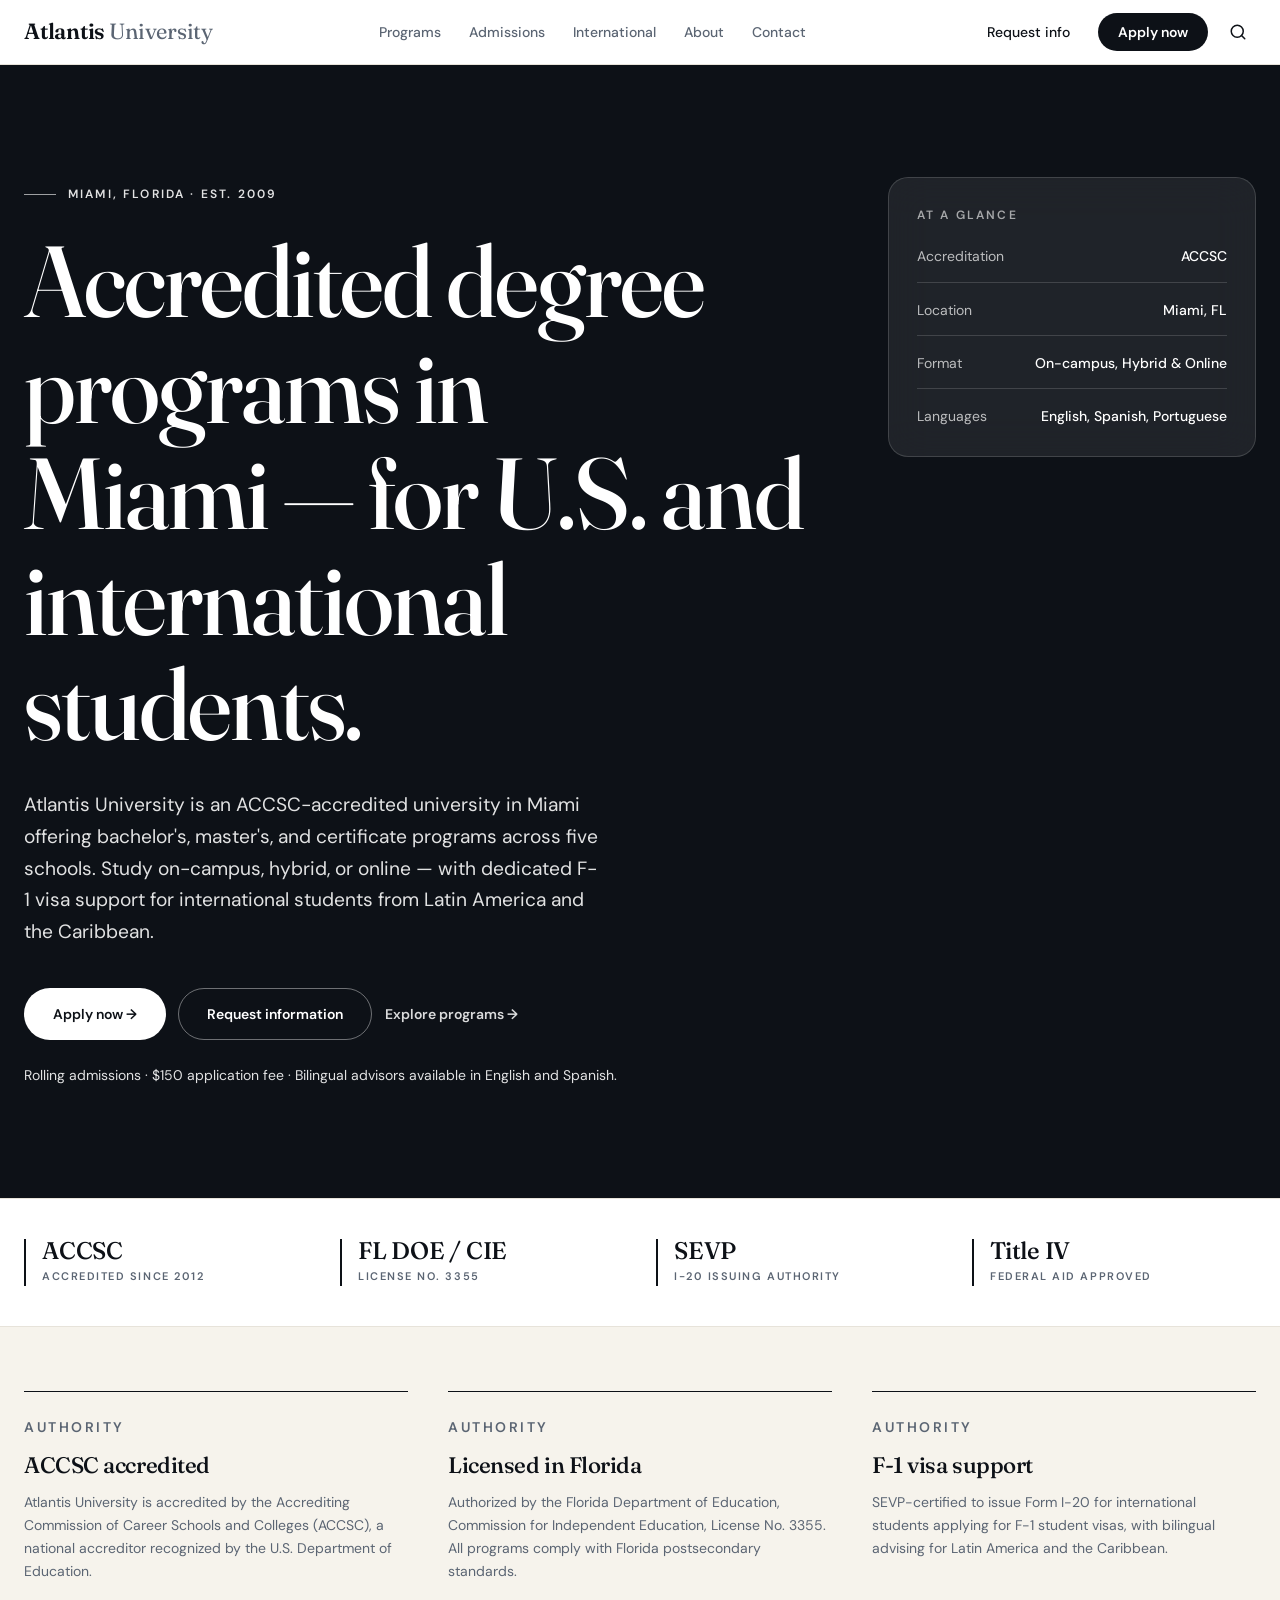
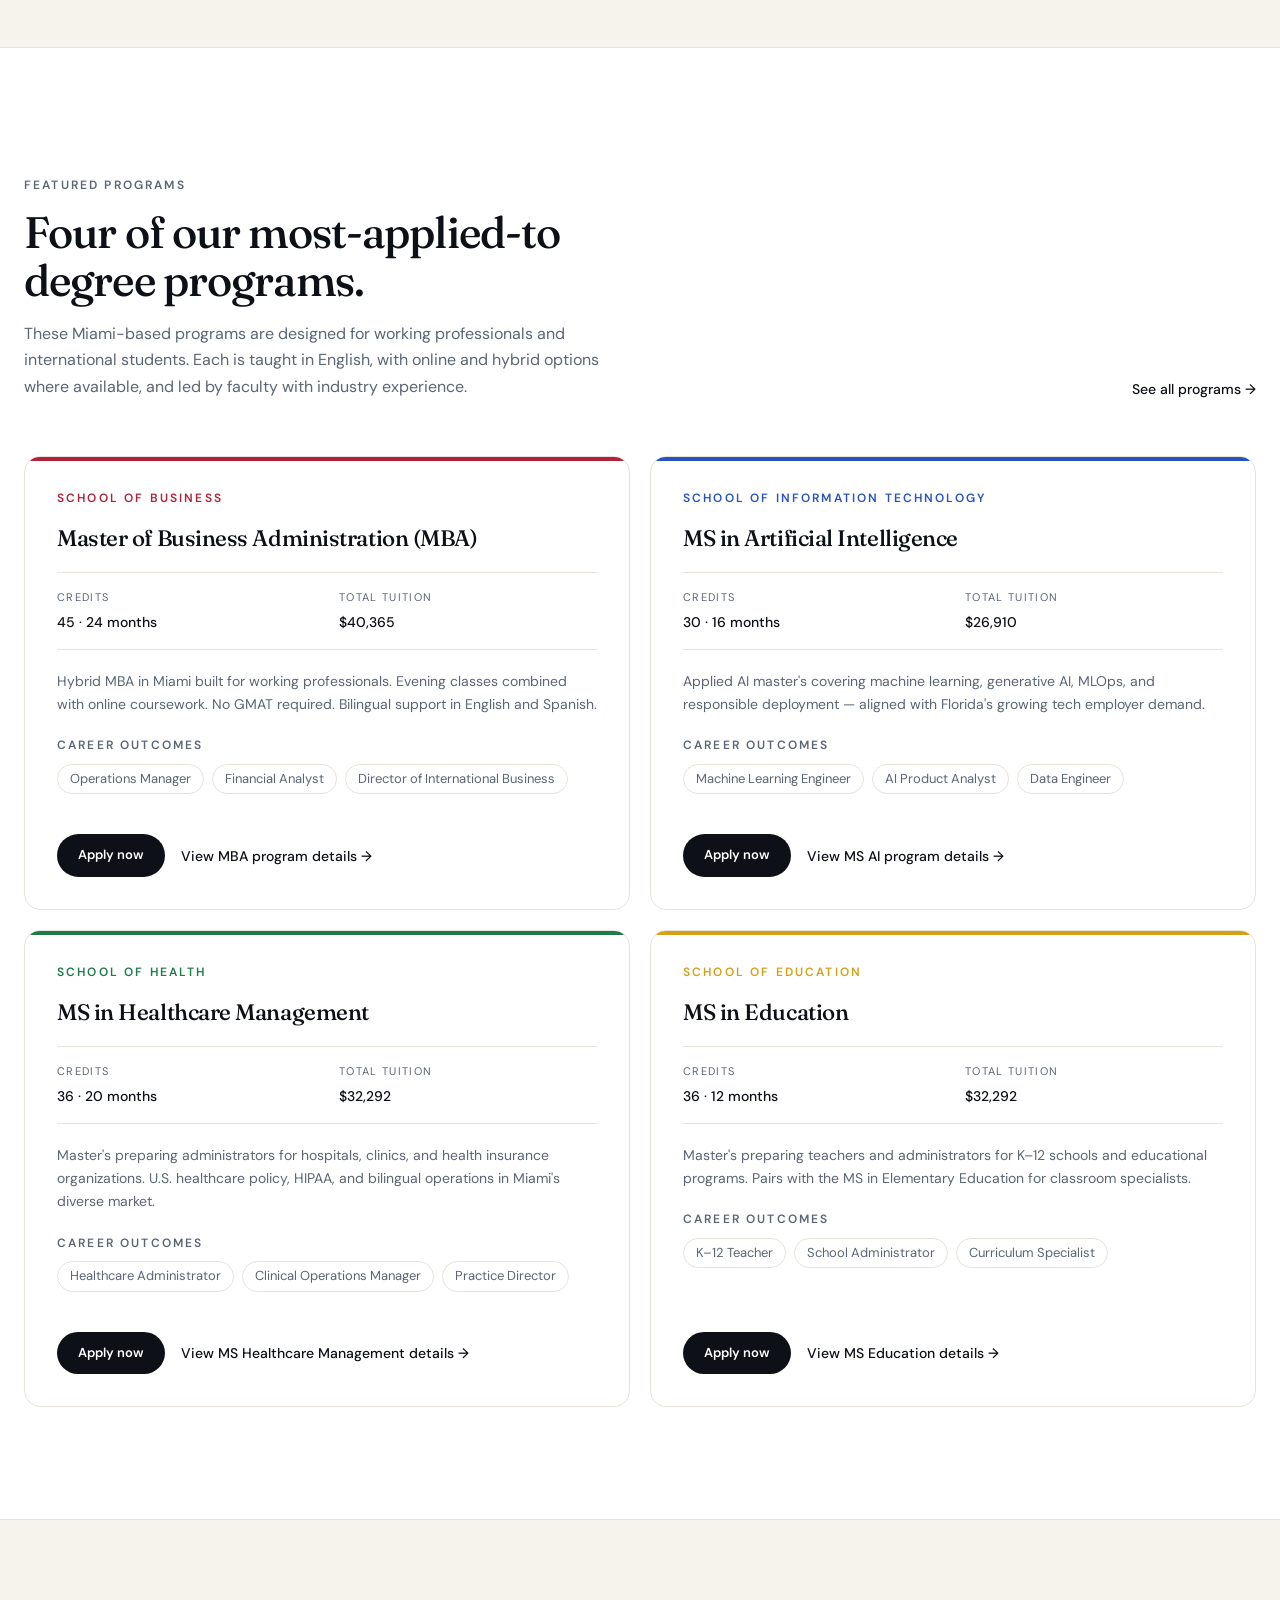
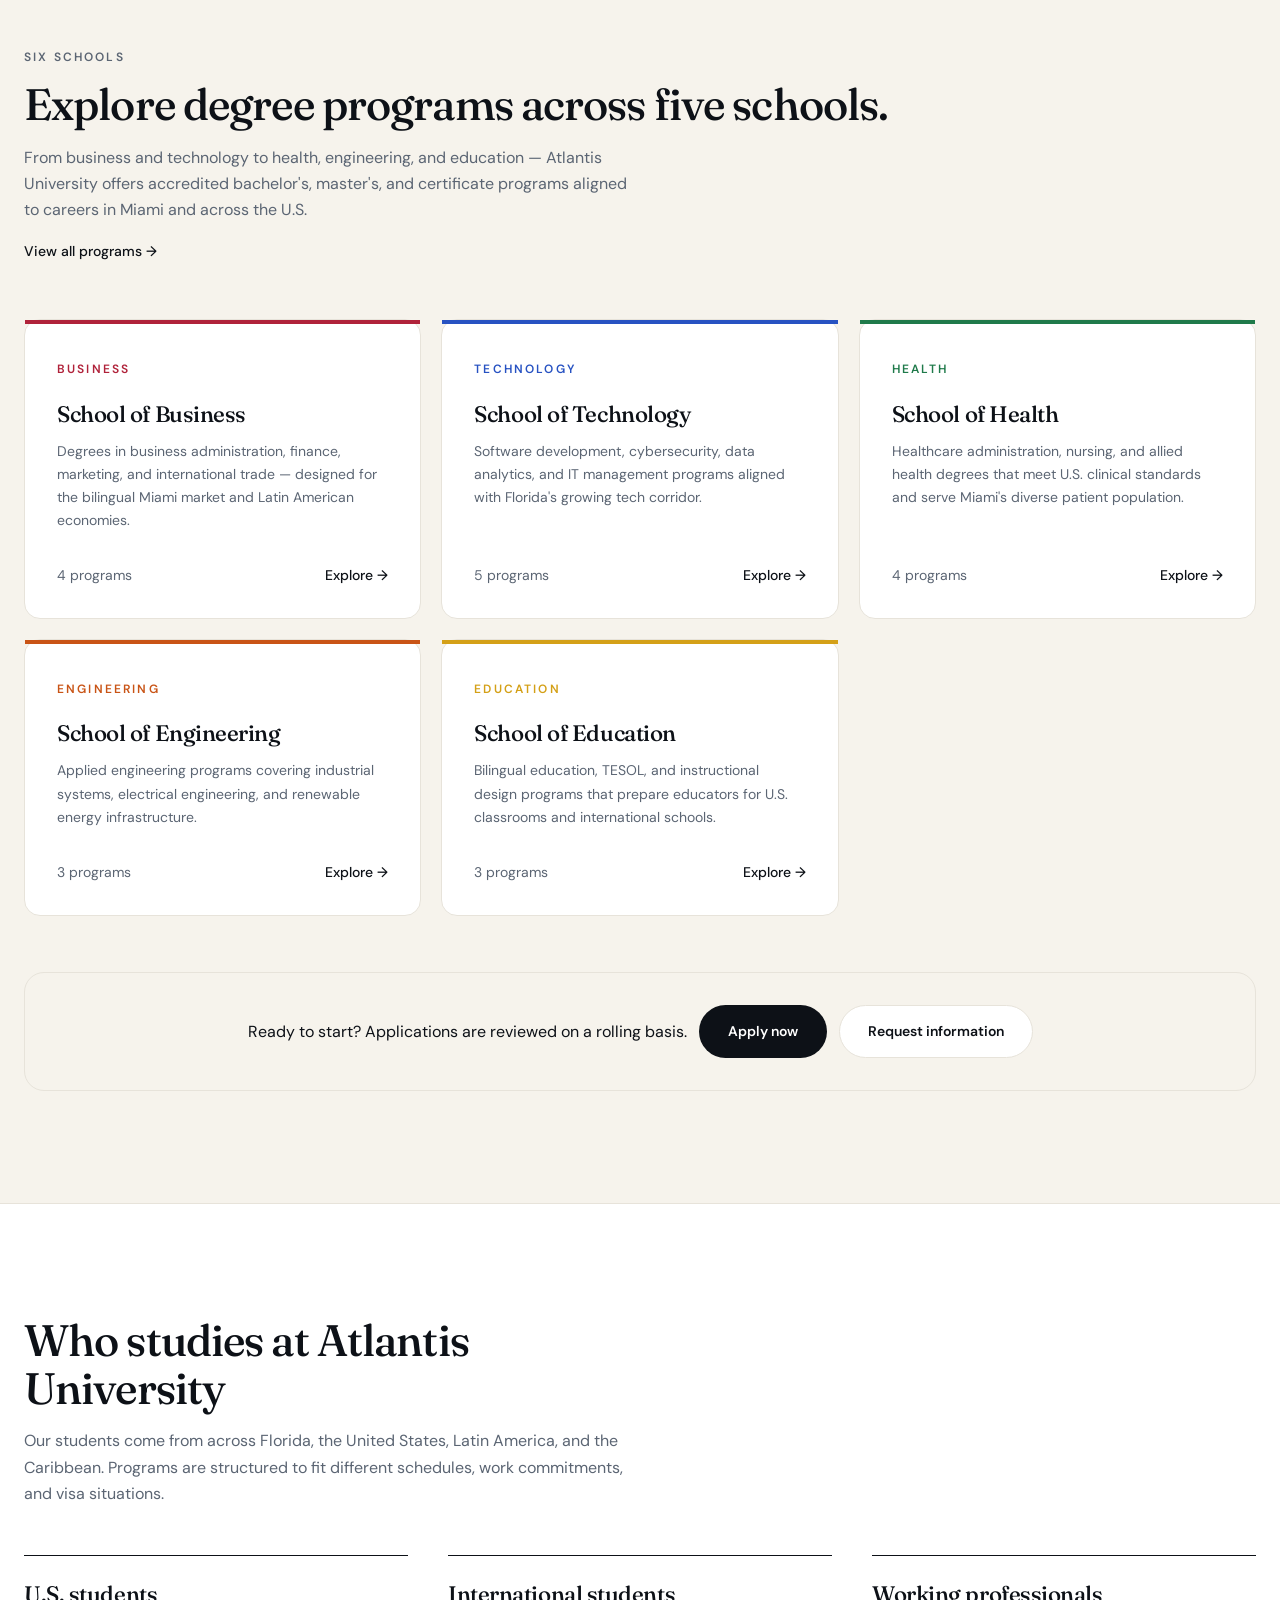
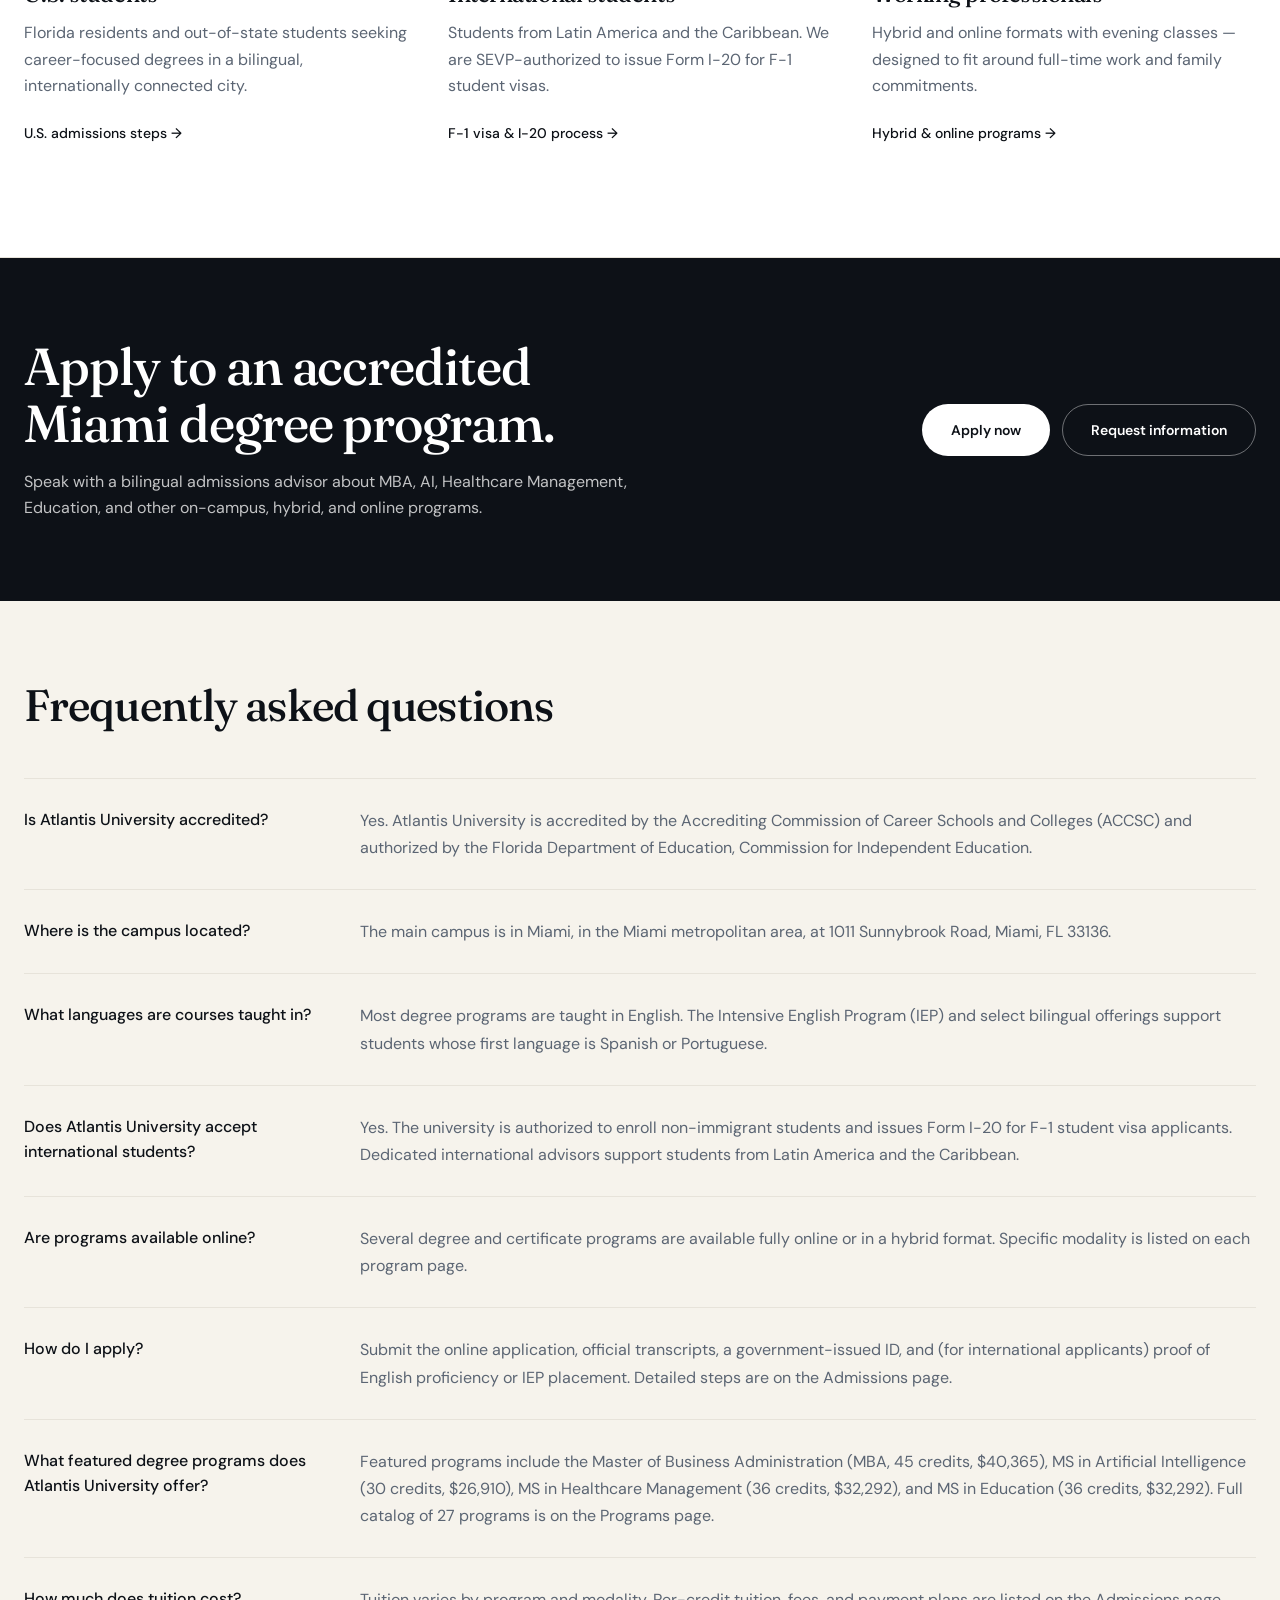
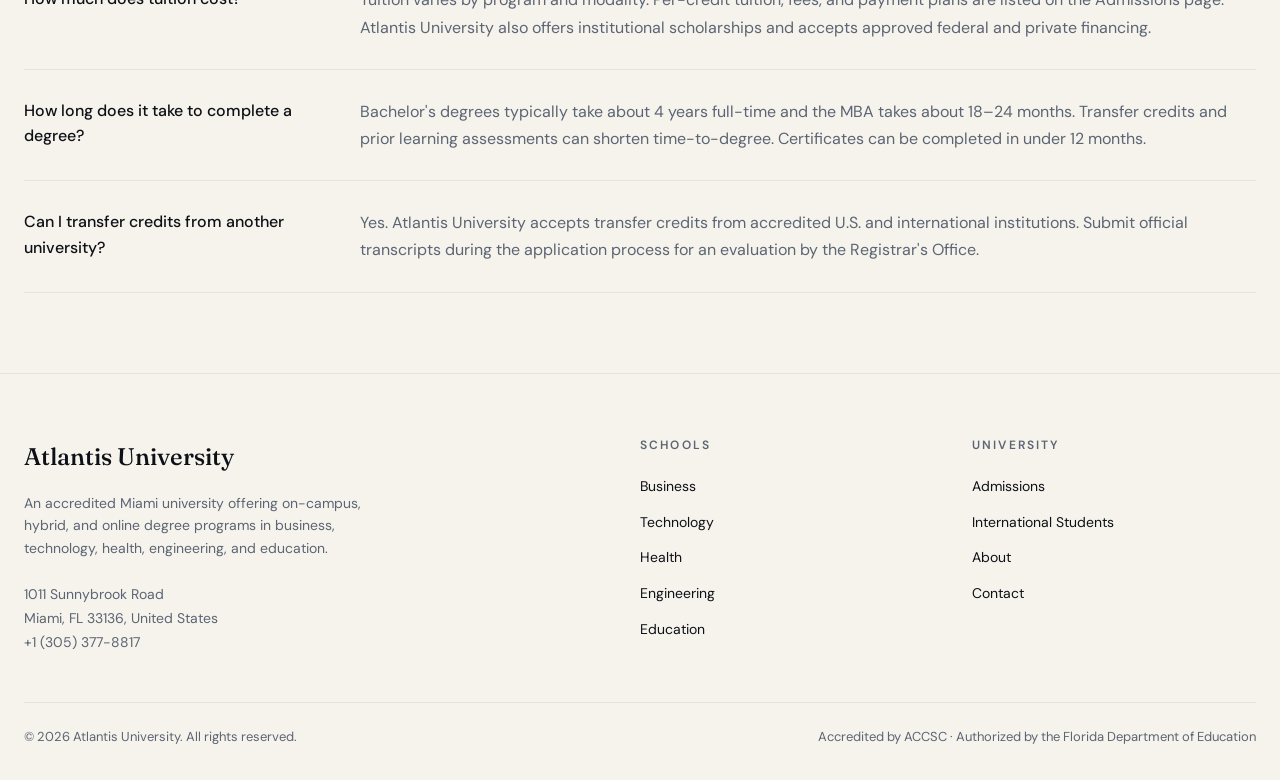
==== commit 856e6f3d: "Visual quick wins (5): hero photo, big H1s, giant stats, authority badges, alternating sections shar" ====
--- a/index.html
+++ b/index.html
@@ -134,17 +134,17 @@
   <!-- SITE HEADER -->
   <header class="site-header" role="banner">
     <div class="container site-header__inner">
-      <a href="/" class="site-header__brand" aria-label="Atlantis University home" aria-current="page">Atlantis<span>University</span></a>
+      <a href="index.html" class="site-header__brand" aria-label="Atlantis University home" aria-current="page">Atlantis<span>University</span></a>
       <nav class="site-header__nav" aria-label="Primary">
-        <a href="/programs">Programs</a>
-        <a href="/admissions">Admissions</a>
-        <a href="/international">International</a>
-        <a href="/about">About</a>
-        <a href="/contact">Contact</a>
+        <a href="programs.html">Programs</a>
+        <a href="admissions.html">Admissions</a>
+        <a href="international.html">International</a>
+        <a href="about.html">About</a>
+        <a href="contact.html">Contact</a>
       </nav>
       <div class="site-header__actions">
-        <a href="/admissions#request-info" class="site-header__request">Request info</a>
-        <a href="/admissions#apply" class="site-header__apply">Apply now</a>
+        <a href="admissions.html#request-info" class="site-header__request">Request info</a>
+        <a href="admissions.html#apply" class="site-header__apply">Apply now</a>
         <button type="button" class="site-header__search" aria-label="Open search">
           <svg width="18" height="18" viewBox="0 0 24 24" fill="none" stroke="currentColor" stroke-width="2" stroke-linecap="round" stroke-linejoin="round" aria-hidden="true"><circle cx="11" cy="11" r="8" /><path d="m21 21-4.3-4.3" /></svg>
         </button>
@@ -154,7 +154,7 @@
 
   <main>
     <!-- HERO -->
-    <section class="hero" aria-labelledby="hero-title">
+    <section class="hero hero--photo" aria-labelledby="hero-title" style="background-image: url('https://images.unsplash.com/photo-1523580494863-6f3031224c94?auto=format&amp;fit=crop&amp;w=2400&amp;q=80');">
       <div class="container hero__grid">
         <div class="hero__content">
           <p class="hero__location eyebrow">
@@ -164,9 +164,9 @@
           <h1 id="hero-title" class="hero__title">Accredited degree programs in Miami&nbsp;— for U.S. and international students.</h1>
           <p class="hero__lead">Atlantis University is an ACCSC-accredited university in Miami offering bachelor's, master's, and certificate programs across five schools. Study on-campus, hybrid, or online — with dedicated F-1 visa support for international students from Latin America and the Caribbean.</p>
           <div class="hero__ctas">
-            <a href="/admissions#apply" class="btn btn--primary">Apply now →</a>
-            <a href="/admissions#request-info" class="btn btn--secondary">Request information</a>
-            <a href="/programs" class="btn btn--ghost">Explore programs →</a>
+            <a href="admissions.html#apply" class="btn btn--primary">Apply now →</a>
+            <a href="admissions.html#request-info" class="btn btn--secondary">Request information</a>
+            <a href="programs.html" class="btn btn--ghost">Explore programs →</a>
           </div>
           <p class="hero__fineprint">Rolling admissions · $150 application fee · Bilingual advisors available in English and Spanish.</p>
         </div>
@@ -184,6 +184,29 @@
       </div>
     </section>
 
+    <!-- AUTHORITY BADGES BAR -->
+    <section class="authority-bar" aria-labelledby="authority-bar-heading">
+      <h2 id="authority-bar-heading" class="sr-only">Accreditation and federal recognition</h2>
+      <div class="container authority-bar__grid">
+        <div class="authority-bar__item">
+          <span class="authority-bar__name">ACCSC</span>
+          <span class="authority-bar__detail">Accredited since 2012</span>
+        </div>
+        <div class="authority-bar__item">
+          <span class="authority-bar__name">FL DOE / CIE</span>
+          <span class="authority-bar__detail">License No. 3355</span>
+        </div>
+        <div class="authority-bar__item">
+          <span class="authority-bar__name">SEVP</span>
+          <span class="authority-bar__detail">I-20 issuing authority</span>
+        </div>
+        <div class="authority-bar__item">
+          <span class="authority-bar__name">Title IV</span>
+          <span class="authority-bar__detail">Federal aid approved</span>
+        </div>
+      </div>
+    </section>
+
     <!-- AUTHORITY -->
     <section class="authority" aria-labelledby="authority-heading">
       <h2 id="authority-heading" class="sr-only">Accreditation and authorizations</h2>
@@ -203,7 +226,7 @@
             <h2 id="featured-heading">Four of our most-applied-to degree programs.</h2>
             <p>These Miami-based programs are designed for working professionals and international students. Each is taught in English, with online and hybrid options where available, and led by faculty with industry experience.</p>
           </div>
-          <a href="/programs" class="featured__see-all">See all programs →</a>
+          <a href="programs.html" class="featured__see-all">See all programs →</a>
         </header>
         <div class="featured__grid">
           <article class="card">
@@ -218,7 +241,7 @@
             <div><p class="eyebrow" style="margin-bottom: 0.5rem;">Career outcomes</p>
               <ul class="card__chips"><li class="chip">Operations Manager</li><li class="chip">Financial Analyst</li><li class="chip">Director of International Business</li></ul>
             </div>
-            <div class="card__cta"><a href="/admissions#apply" class="btn btn--primary btn--sm">Apply now</a><a href="/programs/mba-miami" class="card__link">View MBA program details →</a></div>
+            <div class="card__cta"><a href="admissions.html#apply" class="btn btn--primary btn--sm">Apply now</a><a href="programs-mba-miami.html" class="card__link">View MBA program details →</a></div>
           </article>
 
           <article class="card">
@@ -230,7 +253,7 @@
             <div><p class="eyebrow" style="margin-bottom: 0.5rem;">Career outcomes</p>
               <ul class="card__chips"><li class="chip">Machine Learning Engineer</li><li class="chip">AI Product Analyst</li><li class="chip">Data Engineer</li></ul>
             </div>
-            <div class="card__cta"><a href="/admissions#apply" class="btn btn--primary btn--sm">Apply now</a><a href="/programs/ms-artificial-intelligence" class="card__link">View MS AI program details →</a></div>
+            <div class="card__cta"><a href="admissions.html#apply" class="btn btn--primary btn--sm">Apply now</a><a href="programs-ms-artificial-intelligence.html" class="card__link">View MS AI program details →</a></div>
           </article>
 
           <article class="card">
@@ -242,7 +265,7 @@
             <div><p class="eyebrow" style="margin-bottom: 0.5rem;">Career outcomes</p>
               <ul class="card__chips"><li class="chip">Healthcare Administrator</li><li class="chip">Clinical Operations Manager</li><li class="chip">Practice Director</li></ul>
             </div>
-            <div class="card__cta"><a href="/admissions#apply" class="btn btn--primary btn--sm">Apply now</a><a href="/programs/ms-healthcare-management" class="card__link">View MS Healthcare Management details →</a></div>
+            <div class="card__cta"><a href="admissions.html#apply" class="btn btn--primary btn--sm">Apply now</a><a href="programs-ms-healthcare-management.html" class="card__link">View MS Healthcare Management details →</a></div>
           </article>
 
           <article class="card">
@@ -254,32 +277,32 @@
             <div><p class="eyebrow" style="margin-bottom: 0.5rem;">Career outcomes</p>
               <ul class="card__chips"><li class="chip">K–12 Teacher</li><li class="chip">School Administrator</li><li class="chip">Curriculum Specialist</li></ul>
             </div>
-            <div class="card__cta"><a href="/admissions#apply" class="btn btn--primary btn--sm">Apply now</a><a href="/programs/ms-education" class="card__link">View MS Education details →</a></div>
+            <div class="card__cta"><a href="admissions.html#apply" class="btn btn--primary btn--sm">Apply now</a><a href="programs-ms-education.html" class="card__link">View MS Education details →</a></div>
           </article>
         </div>
       </div>
     </section>
 
     <!-- SCHOOLS GRID -->
-    <section class="section" aria-labelledby="schools-heading">
+    <section class="section section--sand" aria-labelledby="schools-heading">
       <div class="container">
         <header class="schools__head">
           <p class="eyebrow">Six schools</p>
           <h2 id="schools-heading">Explore degree programs across five schools.</h2>
           <p>From business and technology to health, engineering, and education — Atlantis University offers accredited bachelor's, master's, and certificate programs aligned to careers in Miami and across the U.S.</p>
-          <a href="/programs" class="schools__view-all">View all programs →</a>
+          <a href="programs.html" class="schools__view-all">View all programs →</a>
         </header>
         <div class="schools__grid">
-          <a href="/schools/business" class="school-card"><div class="school-card__bar" style="background: var(--school-business);"></div><p class="eyebrow" style="color: var(--school-business); margin-top: 0.5rem;">Business</p><h3 class="school-card__title">School of Business</h3><p class="school-card__desc">Degrees in business administration, finance, marketing, and international trade — designed for the bilingual Miami market and Latin American economies.</p><div class="school-card__foot"><span class="school-card__count">4 programs</span><span class="school-card__cta">Explore →</span></div></a>
-          <a href="/schools/technology" class="school-card"><div class="school-card__bar" style="background: var(--school-tech);"></div><p class="eyebrow" style="color: var(--school-tech); margin-top: 0.5rem;">Technology</p><h3 class="school-card__title">School of Technology</h3><p class="school-card__desc">Software development, cybersecurity, data analytics, and IT management programs aligned with Florida's growing tech corridor.</p><div class="school-card__foot"><span class="school-card__count">5 programs</span><span class="school-card__cta">Explore →</span></div></a>
-          <a href="/schools/health" class="school-card"><div class="school-card__bar" style="background: var(--school-health);"></div><p class="eyebrow" style="color: var(--school-health); margin-top: 0.5rem;">Health</p><h3 class="school-card__title">School of Health</h3><p class="school-card__desc">Healthcare administration, nursing, and allied health degrees that meet U.S. clinical standards and serve Miami's diverse patient population.</p><div class="school-card__foot"><span class="school-card__count">4 programs</span><span class="school-card__cta">Explore →</span></div></a>
-          <a href="/schools/engineering" class="school-card"><div class="school-card__bar" style="background: var(--school-eng);"></div><p class="eyebrow" style="color: var(--school-eng); margin-top: 0.5rem;">Engineering</p><h3 class="school-card__title">School of Engineering</h3><p class="school-card__desc">Applied engineering programs covering industrial systems, electrical engineering, and renewable energy infrastructure.</p><div class="school-card__foot"><span class="school-card__count">3 programs</span><span class="school-card__cta">Explore →</span></div></a>
-          <a href="/schools/education" class="school-card"><div class="school-card__bar" style="background: var(--school-edu);"></div><p class="eyebrow" style="color: var(--school-edu); margin-top: 0.5rem;">Education</p><h3 class="school-card__title">School of Education</h3><p class="school-card__desc">Bilingual education, TESOL, and instructional design programs that prepare educators for U.S. classrooms and international schools.</p><div class="school-card__foot"><span class="school-card__count">3 programs</span><span class="school-card__cta">Explore →</span></div></a>
+          <a href="schools-business.html" class="school-card"><div class="school-card__bar" style="background: var(--school-business);"></div><p class="eyebrow" style="color: var(--school-business); margin-top: 0.5rem;">Business</p><h3 class="school-card__title">School of Business</h3><p class="school-card__desc">Degrees in business administration, finance, marketing, and international trade — designed for the bilingual Miami market and Latin American economies.</p><div class="school-card__foot"><span class="school-card__count">4 programs</span><span class="school-card__cta">Explore →</span></div></a>
+          <a href="schools-technology.html" class="school-card"><div class="school-card__bar" style="background: var(--school-tech);"></div><p class="eyebrow" style="color: var(--school-tech); margin-top: 0.5rem;">Technology</p><h3 class="school-card__title">School of Technology</h3><p class="school-card__desc">Software development, cybersecurity, data analytics, and IT management programs aligned with Florida's growing tech corridor.</p><div class="school-card__foot"><span class="school-card__count">5 programs</span><span class="school-card__cta">Explore →</span></div></a>
+          <a href="schools-health.html" class="school-card"><div class="school-card__bar" style="background: var(--school-health);"></div><p class="eyebrow" style="color: var(--school-health); margin-top: 0.5rem;">Health</p><h3 class="school-card__title">School of Health</h3><p class="school-card__desc">Healthcare administration, nursing, and allied health degrees that meet U.S. clinical standards and serve Miami's diverse patient population.</p><div class="school-card__foot"><span class="school-card__count">4 programs</span><span class="school-card__cta">Explore →</span></div></a>
+          <a href="schools-engineering.html" class="school-card"><div class="school-card__bar" style="background: var(--school-eng);"></div><p class="eyebrow" style="color: var(--school-eng); margin-top: 0.5rem;">Engineering</p><h3 class="school-card__title">School of Engineering</h3><p class="school-card__desc">Applied engineering programs covering industrial systems, electrical engineering, and renewable energy infrastructure.</p><div class="school-card__foot"><span class="school-card__count">3 programs</span><span class="school-card__cta">Explore →</span></div></a>
+          <a href="schools-education.html" class="school-card"><div class="school-card__bar" style="background: var(--school-edu);"></div><p class="eyebrow" style="color: var(--school-edu); margin-top: 0.5rem;">Education</p><h3 class="school-card__title">School of Education</h3><p class="school-card__desc">Bilingual education, TESOL, and instructional design programs that prepare educators for U.S. classrooms and international schools.</p><div class="school-card__foot"><span class="school-card__count">3 programs</span><span class="school-card__cta">Explore →</span></div></a>
         </div>
         <div class="midcta">
           <p>Ready to start? Applications are reviewed on a rolling basis.</p>
-          <a href="/admissions#apply" class="btn btn--primary">Apply now</a>
-          <a href="/admissions#request-info" class="btn btn--secondary">Request information</a>
+          <a href="admissions.html#apply" class="btn btn--primary">Apply now</a>
+          <a href="admissions.html#request-info" class="btn btn--secondary">Request information</a>
         </div>
       </div>
     </section>
@@ -289,9 +312,9 @@
       <div class="container">
         <div class="audiences__intro"><h2 id="audiences-heading">Who studies at Atlantis University</h2><p>Our students come from across Florida, the United States, Latin America, and the Caribbean. Programs are structured to fit different schedules, work commitments, and visa situations.</p></div>
         <div class="audiences__grid">
-          <a href="/admissions" class="audience"><h3>U.S. students</h3><p>Florida residents and out-of-state students seeking career-focused degrees in a bilingual, internationally connected city.</p><span class="audience__cta">U.S. admissions steps →</span></a>
-          <a href="/international" class="audience"><h3>International students</h3><p>Students from Latin America and the Caribbean. We are SEVP-authorized to issue Form I-20 for F-1 student visas.</p><span class="audience__cta">F-1 visa &amp; I-20 process →</span></a>
-          <a href="/programs" class="audience"><h3>Working professionals</h3><p>Hybrid and online formats with evening classes — designed to fit around full-time work and family commitments.</p><span class="audience__cta">Hybrid &amp; online programs →</span></a>
+          <a href="admissions.html" class="audience"><h3>U.S. students</h3><p>Florida residents and out-of-state students seeking career-focused degrees in a bilingual, internationally connected city.</p><span class="audience__cta">U.S. admissions steps →</span></a>
+          <a href="international.html" class="audience"><h3>International students</h3><p>Students from Latin America and the Caribbean. We are SEVP-authorized to issue Form I-20 for F-1 student visas.</p><span class="audience__cta">F-1 visa &amp; I-20 process →</span></a>
+          <a href="programs.html" class="audience"><h3>Working professionals</h3><p>Hybrid and online formats with evening classes — designed to fit around full-time work and family commitments.</p><span class="audience__cta">Hybrid &amp; online programs →</span></a>
         </div>
       </div>
     </section>
@@ -300,7 +323,7 @@
     <section class="finalcta" aria-labelledby="finalcta-heading">
       <div class="container finalcta__grid">
         <div class="finalcta__copy"><h2 id="finalcta-heading">Apply to an accredited Miami degree program.</h2><p>Speak with a bilingual admissions advisor about MBA, AI, Healthcare Management, Education, and other on-campus, hybrid, and online programs.</p></div>
-        <div class="finalcta__ctas"><a href="/admissions#apply" class="btn btn--inverse">Apply now</a><a href="/admissions#request-info" class="btn btn--inverse-outline">Request information</a></div>
+        <div class="finalcta__ctas"><a href="admissions.html#apply" class="btn btn--inverse">Apply now</a><a href="admissions.html#request-info" class="btn btn--inverse-outline">Request information</a></div>
       </div>
     </section>
 
@@ -333,8 +356,8 @@
           <p class="site-footer__about">An accredited Miami university offering on-campus, hybrid, and online degree programs in business, technology, health, engineering, and education.</p>
           <address class="site-footer__address">1011 Sunnybrook Road<br />Miami, FL 33136, United States<br />+1 (305) 377-8817</address>
         </div>
-        <div class="site-footer__col"><h4>Schools</h4><ul><li><a href="/schools/business">Business</a></li><li><a href="/schools/technology">Technology</a></li><li><a href="/schools/health">Health</a></li><li><a href="/schools/engineering">Engineering</a></li><li><a href="/schools/education">Education</a></li></ul></div>
-        <div class="site-footer__col"><h4>University</h4><ul><li><a href="/admissions">Admissions</a></li><li><a href="/international">International Students</a></li><li><a href="/about">About</a></li><li><a href="/contact">Contact</a></li></ul></div>
+        <div class="site-footer__col"><h4>Schools</h4><ul><li><a href="schools-business.html">Business</a></li><li><a href="schools-technology.html">Technology</a></li><li><a href="schools-health.html">Health</a></li><li><a href="schools-engineering.html">Engineering</a></li><li><a href="schools-education.html">Education</a></li></ul></div>
+        <div class="site-footer__col"><h4>University</h4><ul><li><a href="admissions.html">Admissions</a></li><li><a href="international.html">International Students</a></li><li><a href="about.html">About</a></li><li><a href="contact.html">Contact</a></li></ul></div>
       </div>
       <div class="site-footer__bottom"><p>© 2026 Atlantis University. All rights reserved.</p><p>Accredited by ACCSC · Authorized by the Florida Department of Education</p></div>
     </div>
--- a/assets/shared.css
+++ b/assets/shared.css
@@ -33,7 +33,7 @@
   --radius-pill: 9999px;
 
   /* Type scale (fluid) */
-  --fs-h1: clamp(2.75rem, 1.5rem + 4vw, 4.75rem);
+  --fs-h1: clamp(3rem, 1.5rem + 6vw, 7.5rem);
   --fs-h2: clamp(1.875rem, 1.25rem + 2vw, 2.75rem);
   --fs-h3: clamp(1.25rem, 1rem + 0.5vw, 1.5rem);
   --fs-lead: clamp(1.0625rem, 1rem + 0.25vw, 1.25rem);
@@ -382,3 +382,79 @@
 .divider-strong { border-top: 1px solid var(--color-border-strong); }
 .text-center { text-align: center; }
 .mt-auto { margin-top: auto; }
+
+/* ==========================================================================
+   Hero photo modifier (home hero with background image)
+   ========================================================================== */
+
+.hero--photo {
+  position: relative;
+  isolation: isolate;
+  color: var(--color-background);
+  background-color: #0d1117;
+  background-size: cover;
+  background-position: center;
+  background-repeat: no-repeat;
+  border-bottom: 0;
+  overflow: hidden;
+}
+.hero--photo::before {
+  content: "";
+  position: absolute; inset: 0;
+  background: linear-gradient(180deg, rgba(13,17,23,0.35), rgba(13,17,23,0.55) 55%, rgba(13,17,23,0.85));
+  z-index: -1;
+}
+.hero--photo .hero__title { color: #fff; max-width: 22ch; }
+.hero--photo .hero__location,
+.hero--photo .hero__lead,
+.hero--photo .hero__fineprint { color: rgba(255,255,255,0.88); }
+.hero--photo .hero__location-rule { background: rgba(255,255,255,0.6); }
+.hero--photo .hero__facts {
+  background: rgba(255,255,255,0.08);
+  backdrop-filter: blur(20px);
+  -webkit-backdrop-filter: blur(20px);
+  border: 1px solid rgba(255,255,255,0.15);
+}
+.hero--photo .hero__facts-title { color: rgba(255,255,255,0.6); }
+.hero--photo .hero__facts dt { color: rgba(255,255,255,0.7); }
+.hero--photo .hero__facts dd { color: #fff; }
+.hero--photo .hero__facts-row { border-color: rgba(255,255,255,0.15); }
+.hero--photo .btn--primary { background: #fff; color: var(--color-foreground); }
+.hero--photo .btn--primary:hover { background: rgba(255,255,255,0.9); transform: translateY(-1px); }
+.hero--photo .btn--secondary { background: transparent; color: #fff; border-color: rgba(255,255,255,0.4); }
+.hero--photo .btn--secondary:hover { background: rgba(255,255,255,0.08); }
+.hero--photo .btn--ghost { color: rgba(255,255,255,0.85); }
+.hero--photo .btn--ghost:hover { color: #fff; }
+
+/* ==========================================================================
+   Authority badge bar (logos of accreditation, grayscale)
+   ========================================================================== */
+
+.authority-bar {
+  background: var(--color-background);
+  border-bottom: 1px solid var(--color-border);
+  padding: 2.5rem 0;
+}
+.authority-bar__grid {
+  display: grid;
+  grid-template-columns: repeat(2, 1fr);
+  gap: 1.25rem;
+}
+@media (min-width: 768px) { .authority-bar__grid { grid-template-columns: repeat(4, 1fr); gap: 2rem; } }
+.authority-bar__item {
+  display: flex; flex-direction: column; gap: 0.3rem;
+  padding-left: 1rem;
+  border-left: 2px solid var(--color-border-strong);
+}
+.authority-bar__name {
+  font-family: var(--font-display);
+  font-size: 1.5rem; font-weight: 500;
+  color: var(--color-foreground);
+  letter-spacing: -0.01em;
+  line-height: 1;
+}
+.authority-bar__detail {
+  font-size: 0.6875rem; font-weight: 600;
+  text-transform: uppercase; letter-spacing: 0.14em;
+  color: var(--color-muted-foreground);
+}
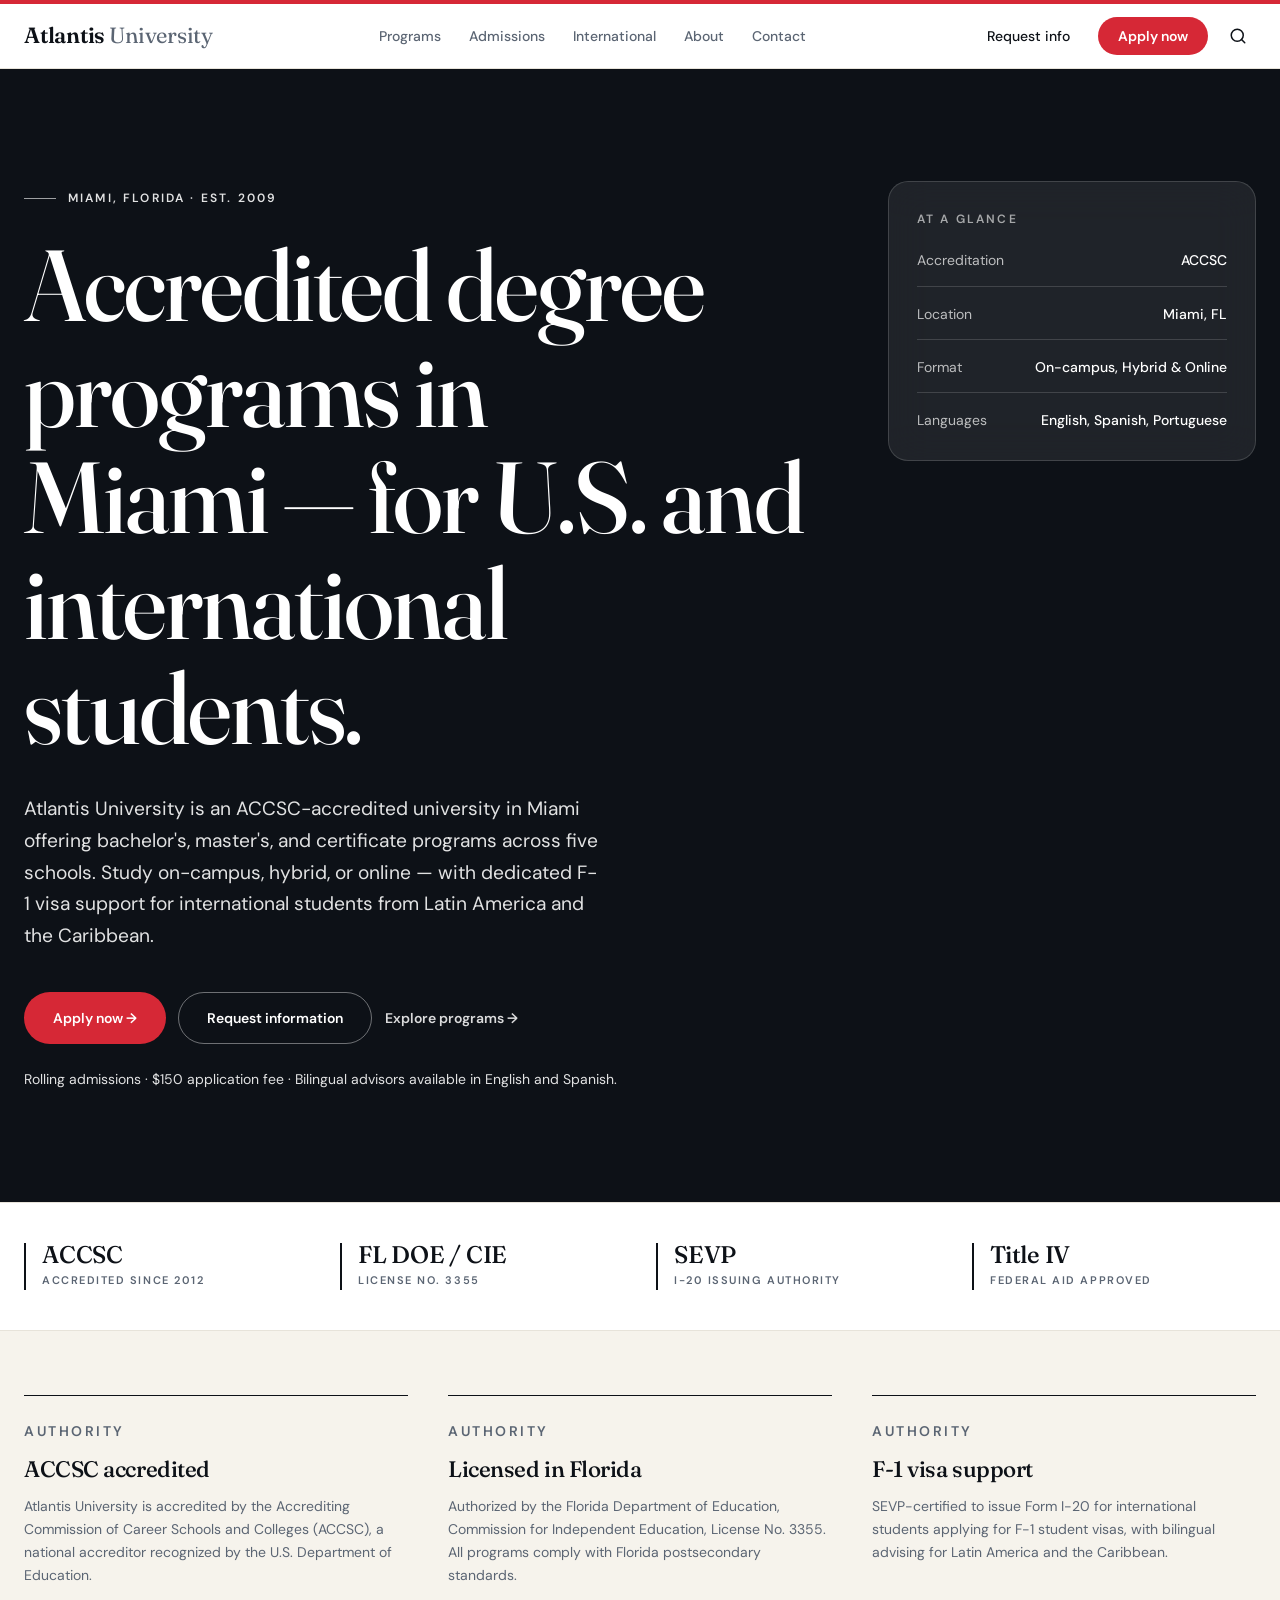
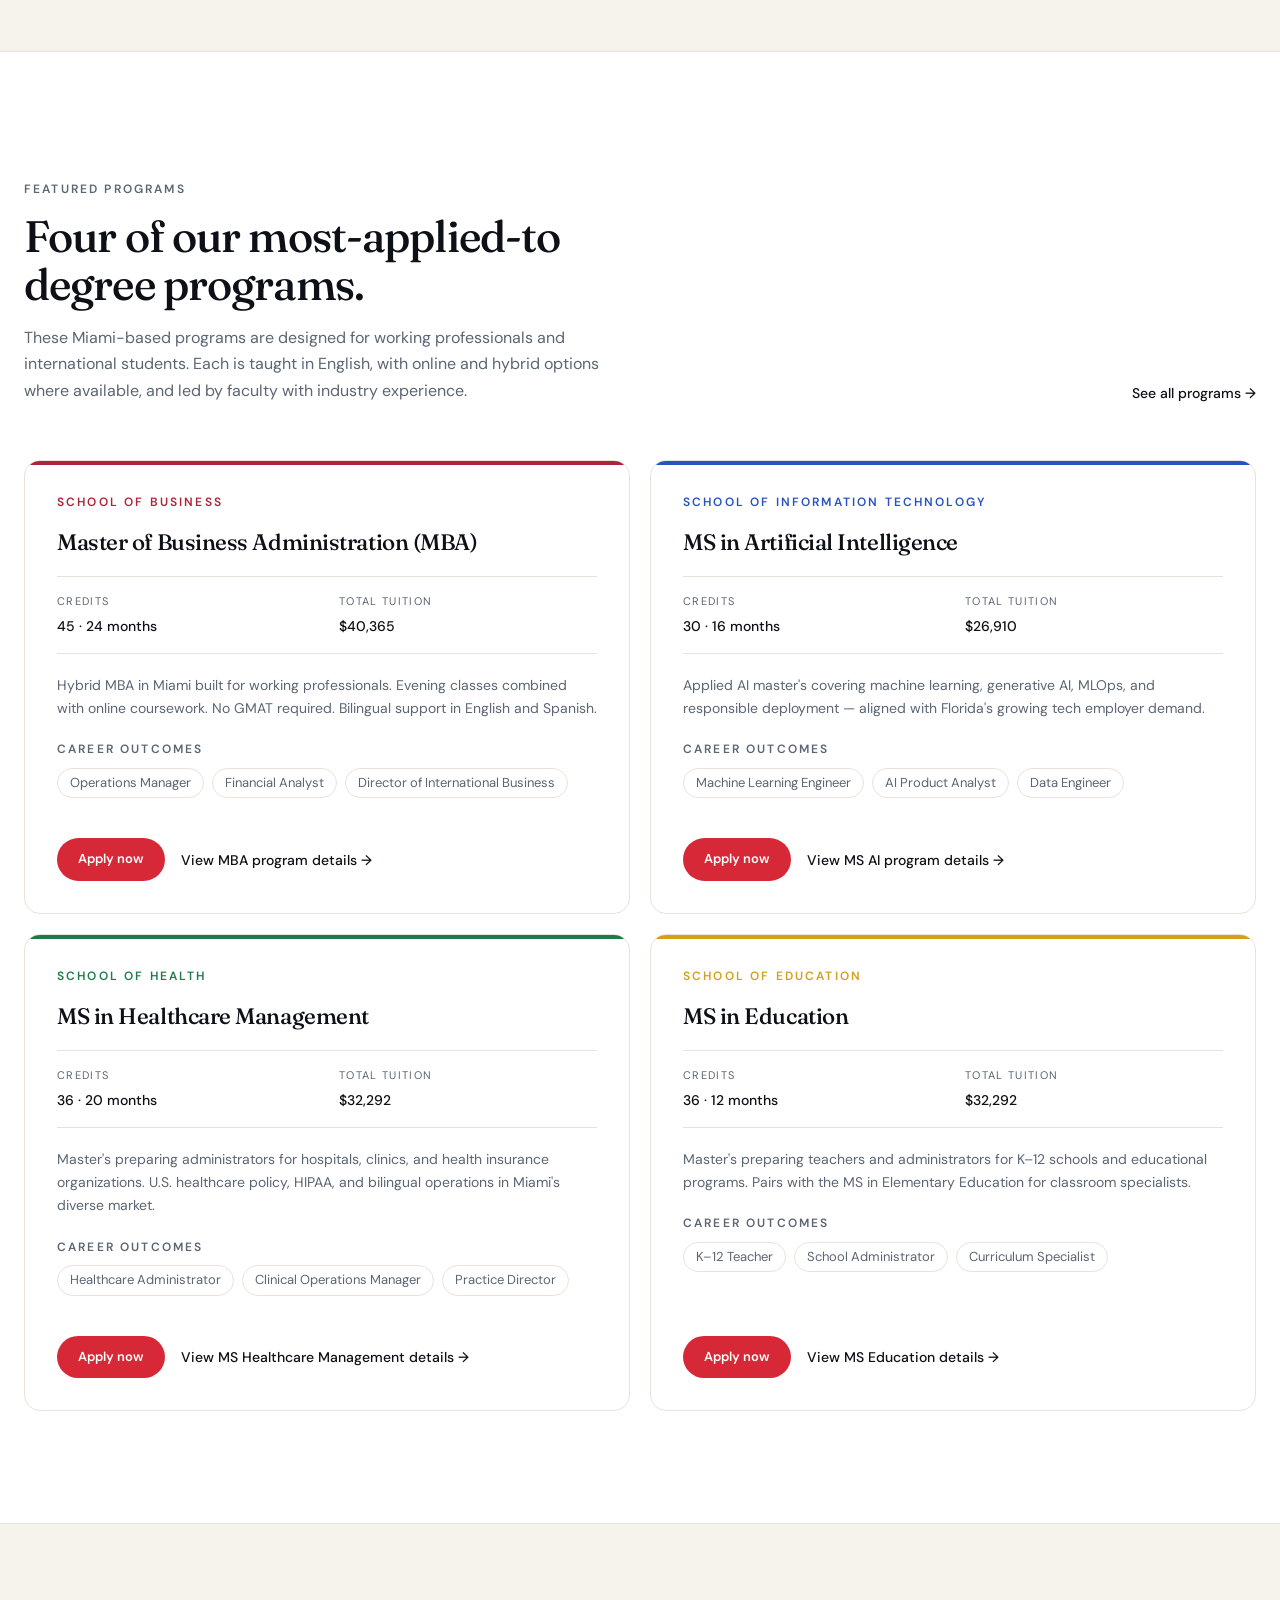
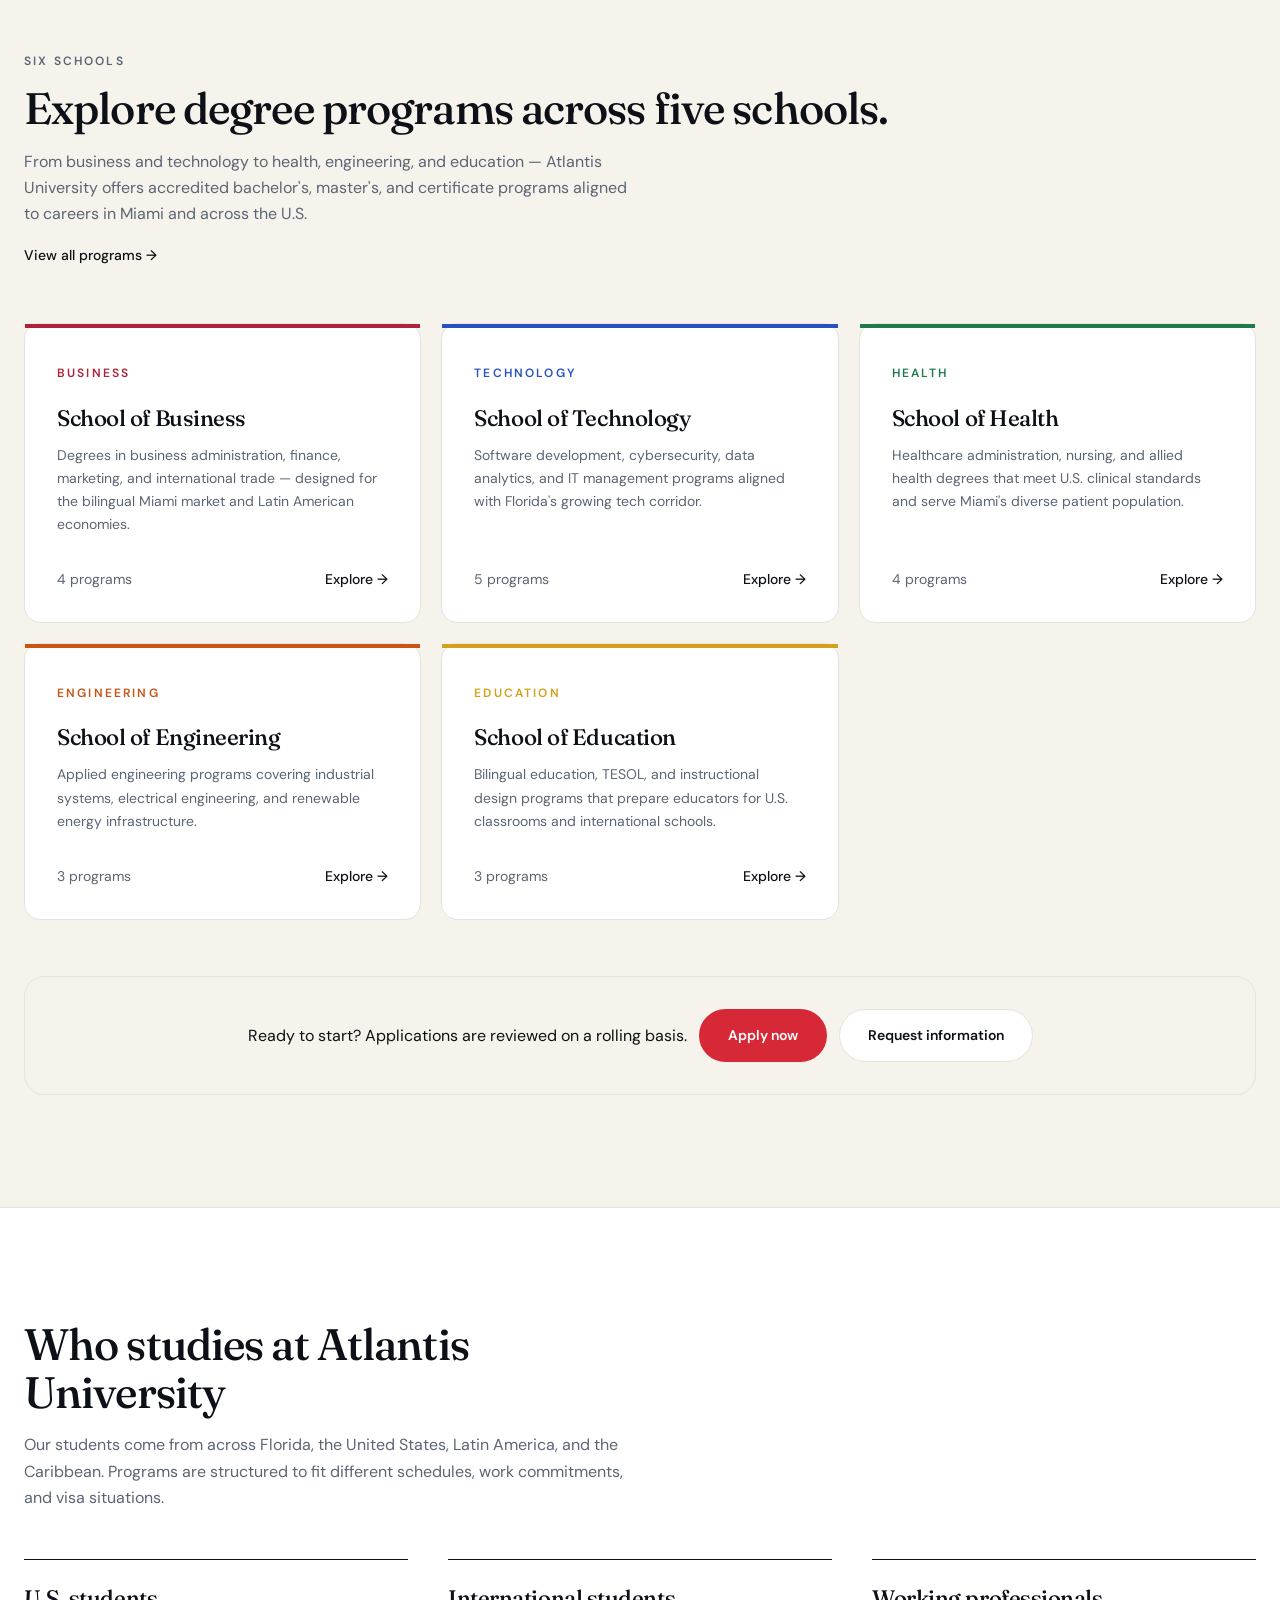
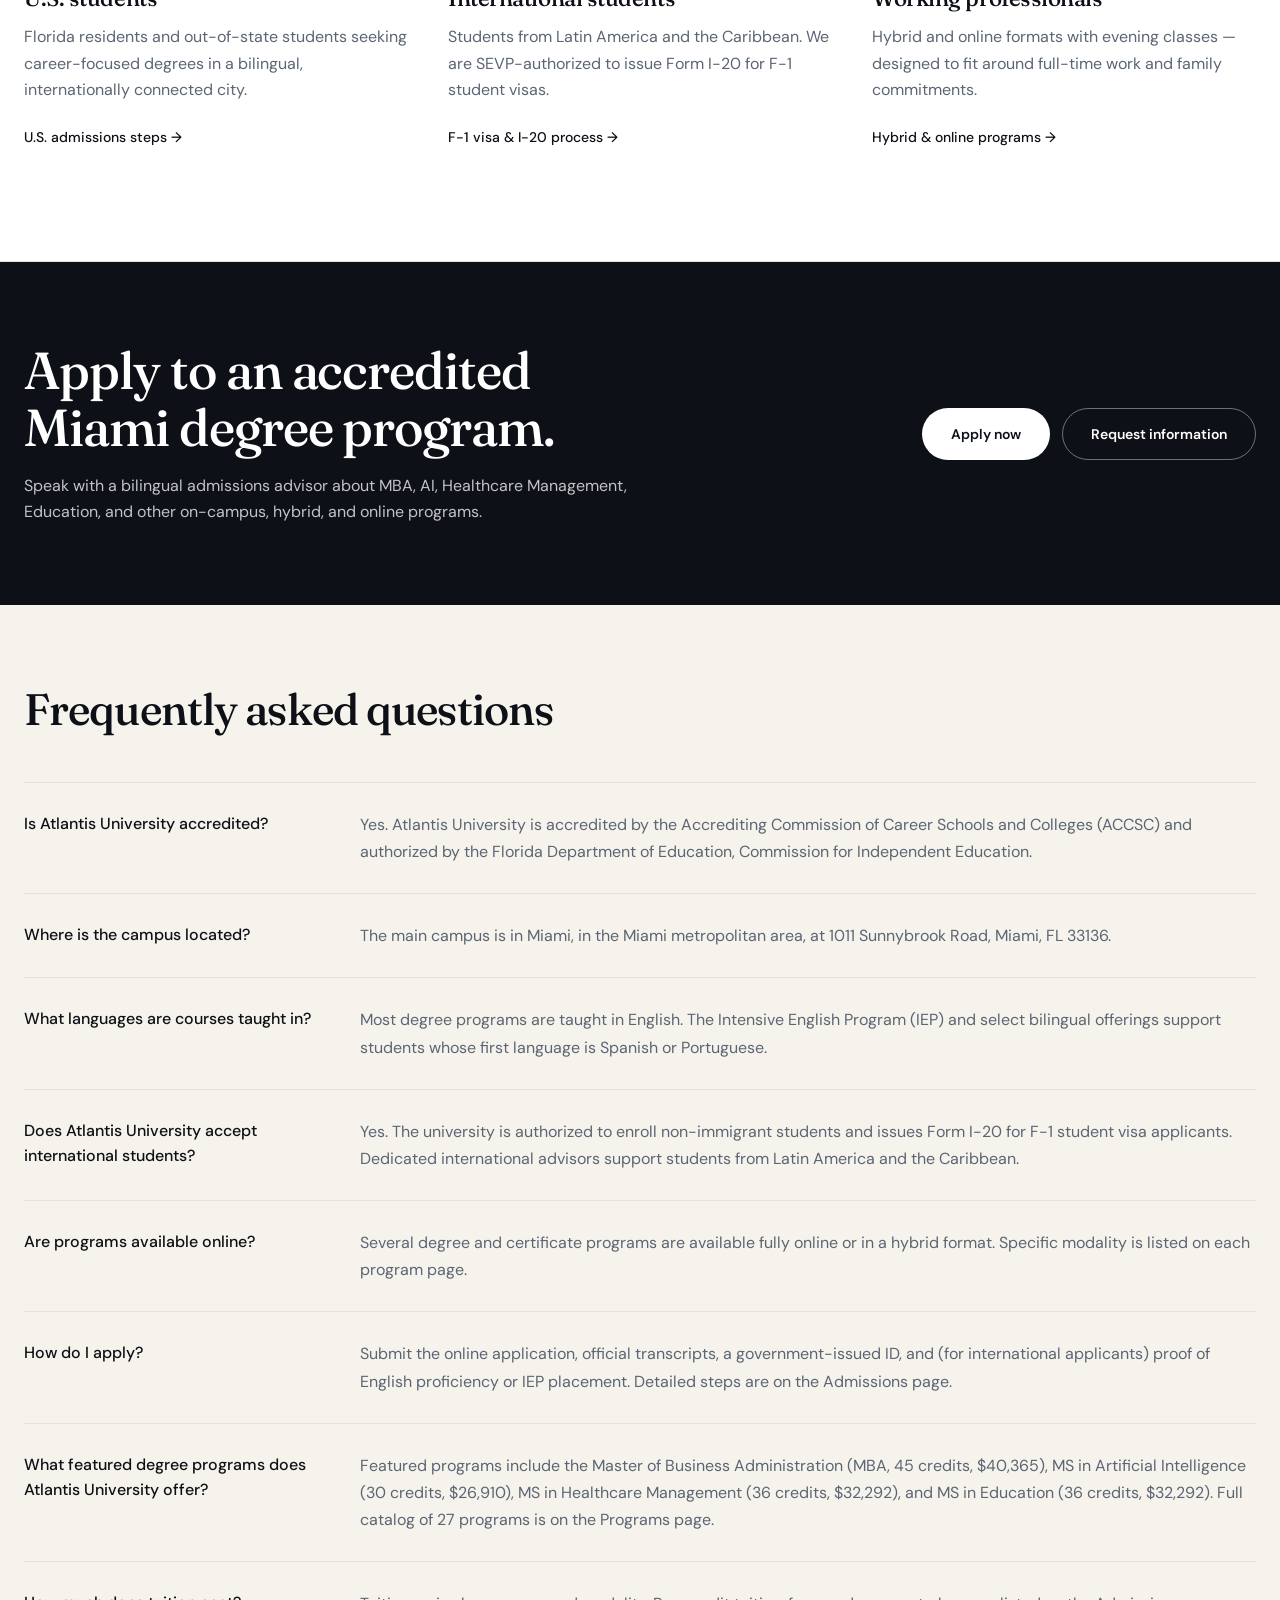
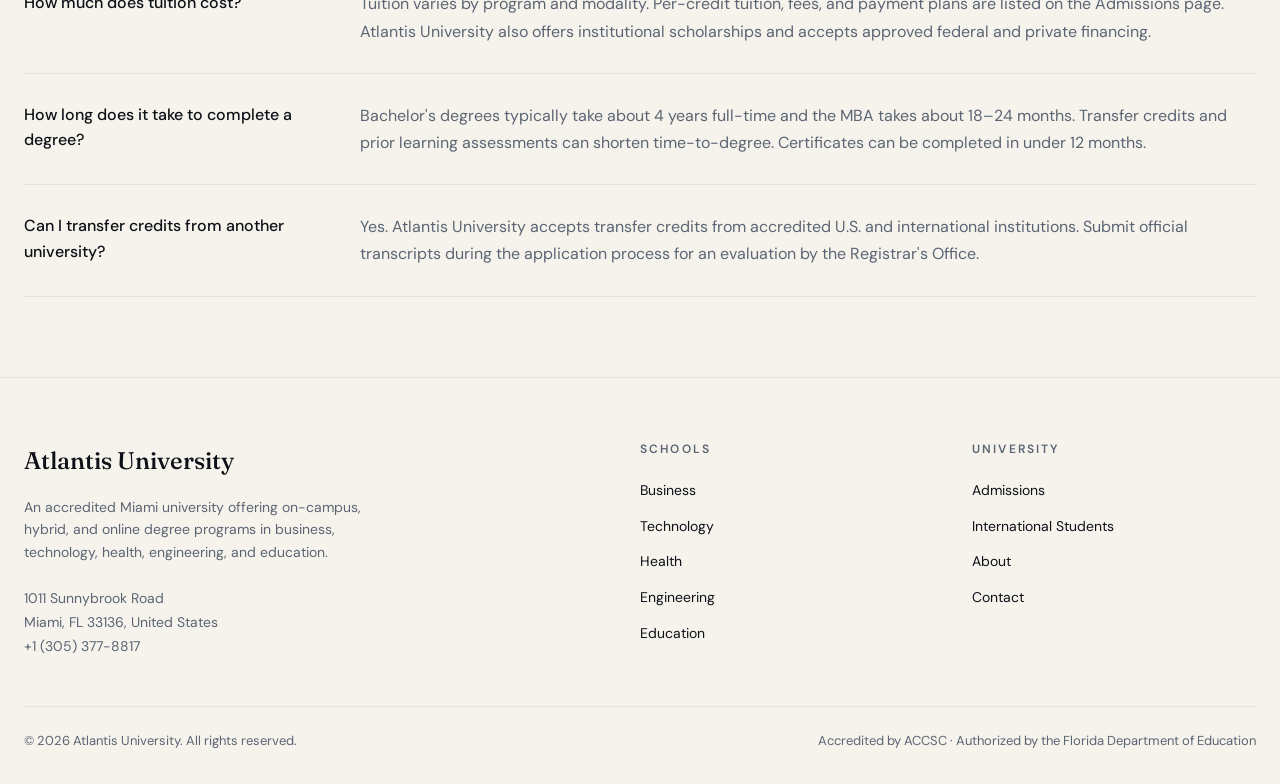
==== commit c92a2ca0: "Adopt a touch of AU brand: red primary CTA + red header accent After viewing atlantisuniversity.edu " ====
--- a/index.html
+++ b/index.html
@@ -42,7 +42,7 @@
   <link rel="preconnect" href="https://fonts.googleapis.com" />
   <link rel="preconnect" href="https://fonts.gstatic.com" crossorigin />
   <link href="https://fonts.googleapis.com/css2?family=DM+Sans:opsz,wght@9..40,400;9..40,500;9..40,600;9..40,700&family=Fraunces:opsz,wght@9..144,400;9..144,500;9..144,600&display=swap" rel="stylesheet" />
-  <link rel="stylesheet" href="assets/shared.css" />
+  <link rel="stylesheet" href="assets/shared.css?v=3" />
 
   <style>
     /* Home-specific */
@@ -154,7 +154,7 @@
 
   <main>
     <!-- HERO -->
-    <section class="hero hero--photo" aria-labelledby="hero-title" style="background-image: url('https://images.unsplash.com/photo-1523580494863-6f3031224c94?auto=format&amp;fit=crop&amp;w=2400&amp;q=80');">
+    <section class="hero hero--photo" aria-labelledby="hero-title" style="background-image: url('https://images.unsplash.com/photo-1517486808906-6ca8b3f04846?auto=format&amp;fit=crop&amp;w=2400&amp;q=80');">
       <div class="container hero__grid">
         <div class="hero__content">
           <p class="hero__location eyebrow">
--- a/assets/shared.css
+++ b/assets/shared.css
@@ -17,6 +17,10 @@
   --color-card: #ffffff;
   --color-border: #e7e3da;
   --color-border-strong: #0d1117;
+
+  /* AU brand color (used for primary CTAs and brand accents) */
+  --color-brand: #d62836;
+  --color-brand-hover: #b81f2b;
 
   /* School accent colors */
   --school-business: #b0223a;
@@ -126,8 +130,8 @@
   text-decoration: none;
   white-space: nowrap;
 }
-.btn--primary { background: var(--color-foreground); color: var(--color-background); }
-.btn--primary:hover { background: #1f2937; transform: translateY(-1px); }
+.btn--primary { background: var(--color-brand); color: #fff; }
+.btn--primary:hover { background: var(--color-brand-hover); transform: translateY(-1px); }
 .btn--secondary {
   background: var(--color-background);
   color: var(--color-foreground);
@@ -211,9 +215,10 @@
 
 .site-header {
   position: sticky; top: 0; z-index: 50;
-  background: rgba(255, 255, 255, 0.85);
+  background: rgba(255, 255, 255, 0.92);
   backdrop-filter: blur(12px);
   -webkit-backdrop-filter: blur(12px);
+  border-top: 4px solid var(--color-brand);
   border-bottom: 1px solid var(--color-border);
 }
 .site-header__inner {
@@ -238,10 +243,12 @@
 }
 .site-header__request:hover { background: var(--color-sand); }
 .site-header__apply {
-  background: var(--color-foreground); color: var(--color-background);
+  background: var(--color-brand); color: #fff;
   padding: 0.5rem 1.25rem; border-radius: var(--radius-pill);
   font-size: var(--fs-small); font-weight: 600;
-}
+  transition: background-color 150ms ease;
+}
+.site-header__apply:hover { background: var(--color-brand-hover); }
 .site-header__search {
   width: 2.25rem; height: 2.25rem;
   display: inline-flex; align-items: center; justify-content: center;
@@ -419,8 +426,8 @@
 .hero--photo .hero__facts dt { color: rgba(255,255,255,0.7); }
 .hero--photo .hero__facts dd { color: #fff; }
 .hero--photo .hero__facts-row { border-color: rgba(255,255,255,0.15); }
-.hero--photo .btn--primary { background: #fff; color: var(--color-foreground); }
-.hero--photo .btn--primary:hover { background: rgba(255,255,255,0.9); transform: translateY(-1px); }
+.hero--photo .btn--primary { background: var(--color-brand); color: #fff; }
+.hero--photo .btn--primary:hover { background: var(--color-brand-hover); transform: translateY(-1px); }
 .hero--photo .btn--secondary { background: transparent; color: #fff; border-color: rgba(255,255,255,0.4); }
 .hero--photo .btn--secondary:hover { background: rgba(255,255,255,0.08); }
 .hero--photo .btn--ghost { color: rgba(255,255,255,0.85); }
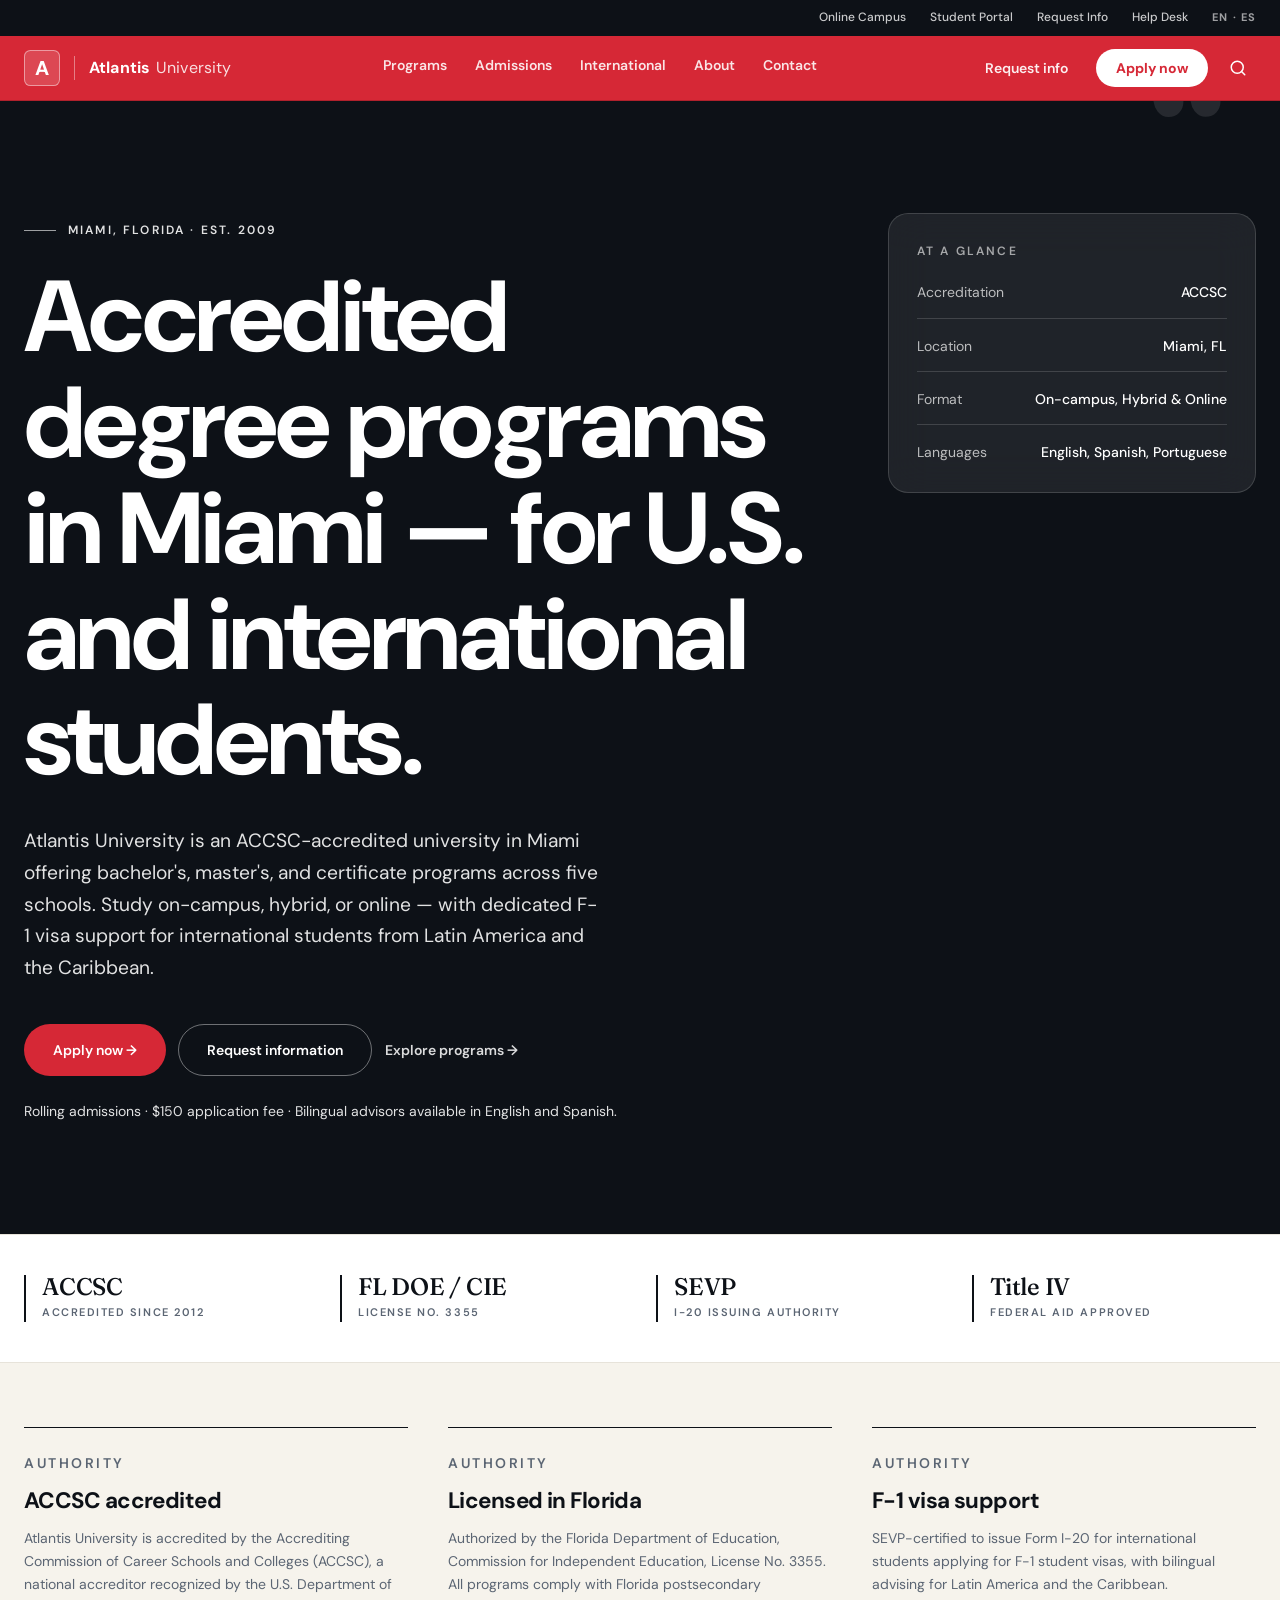
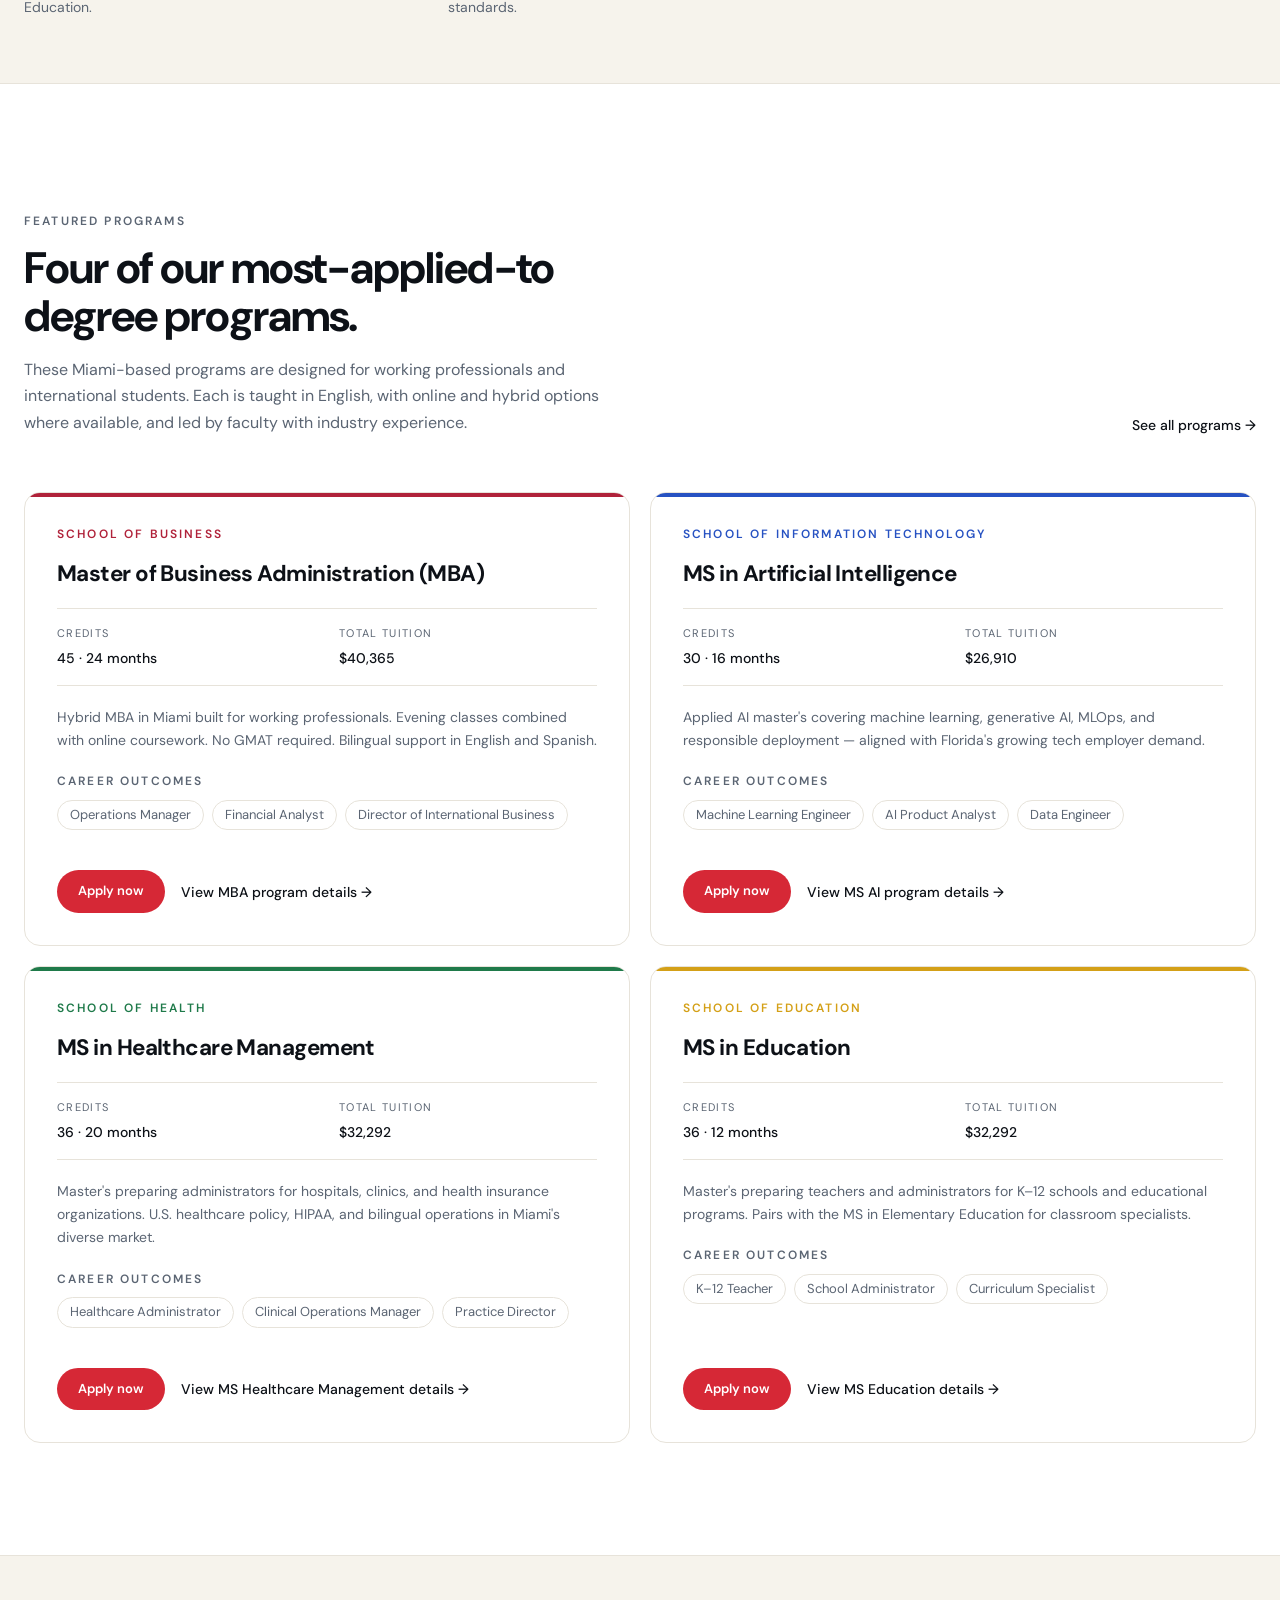
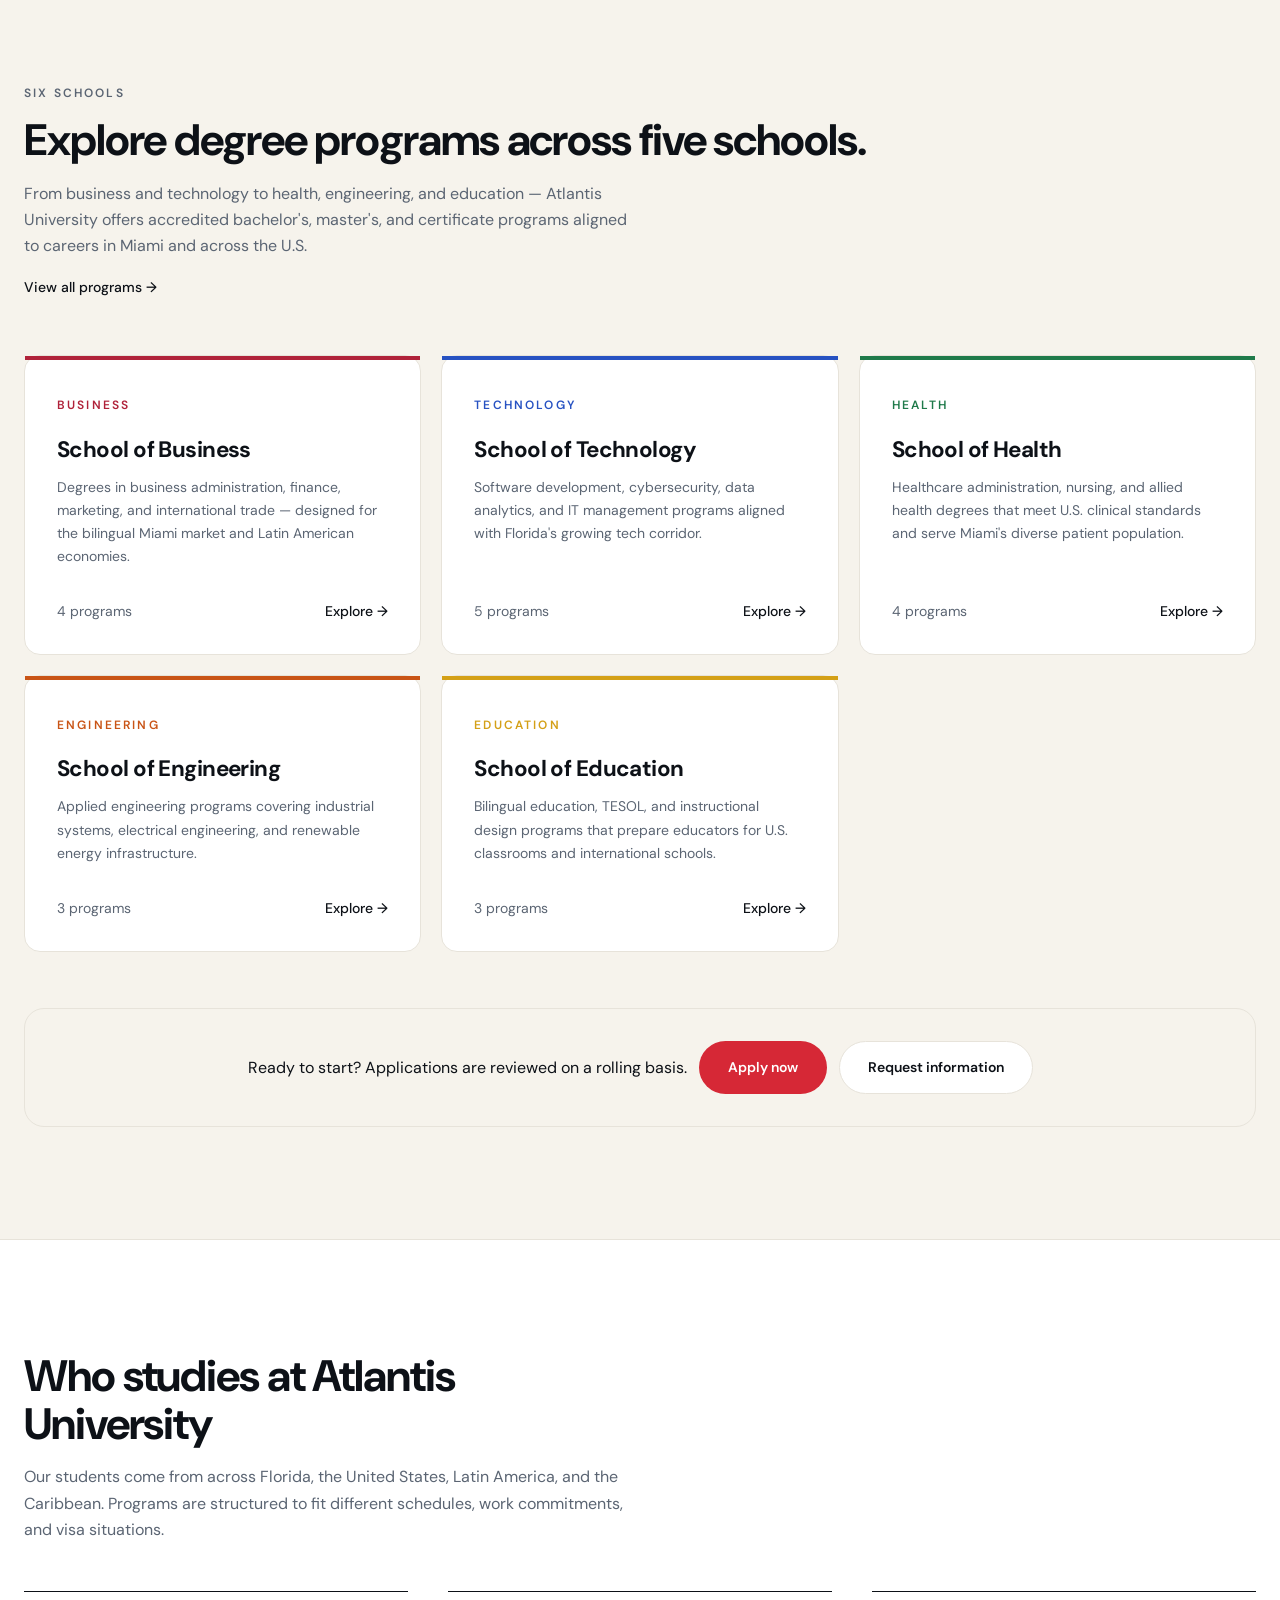
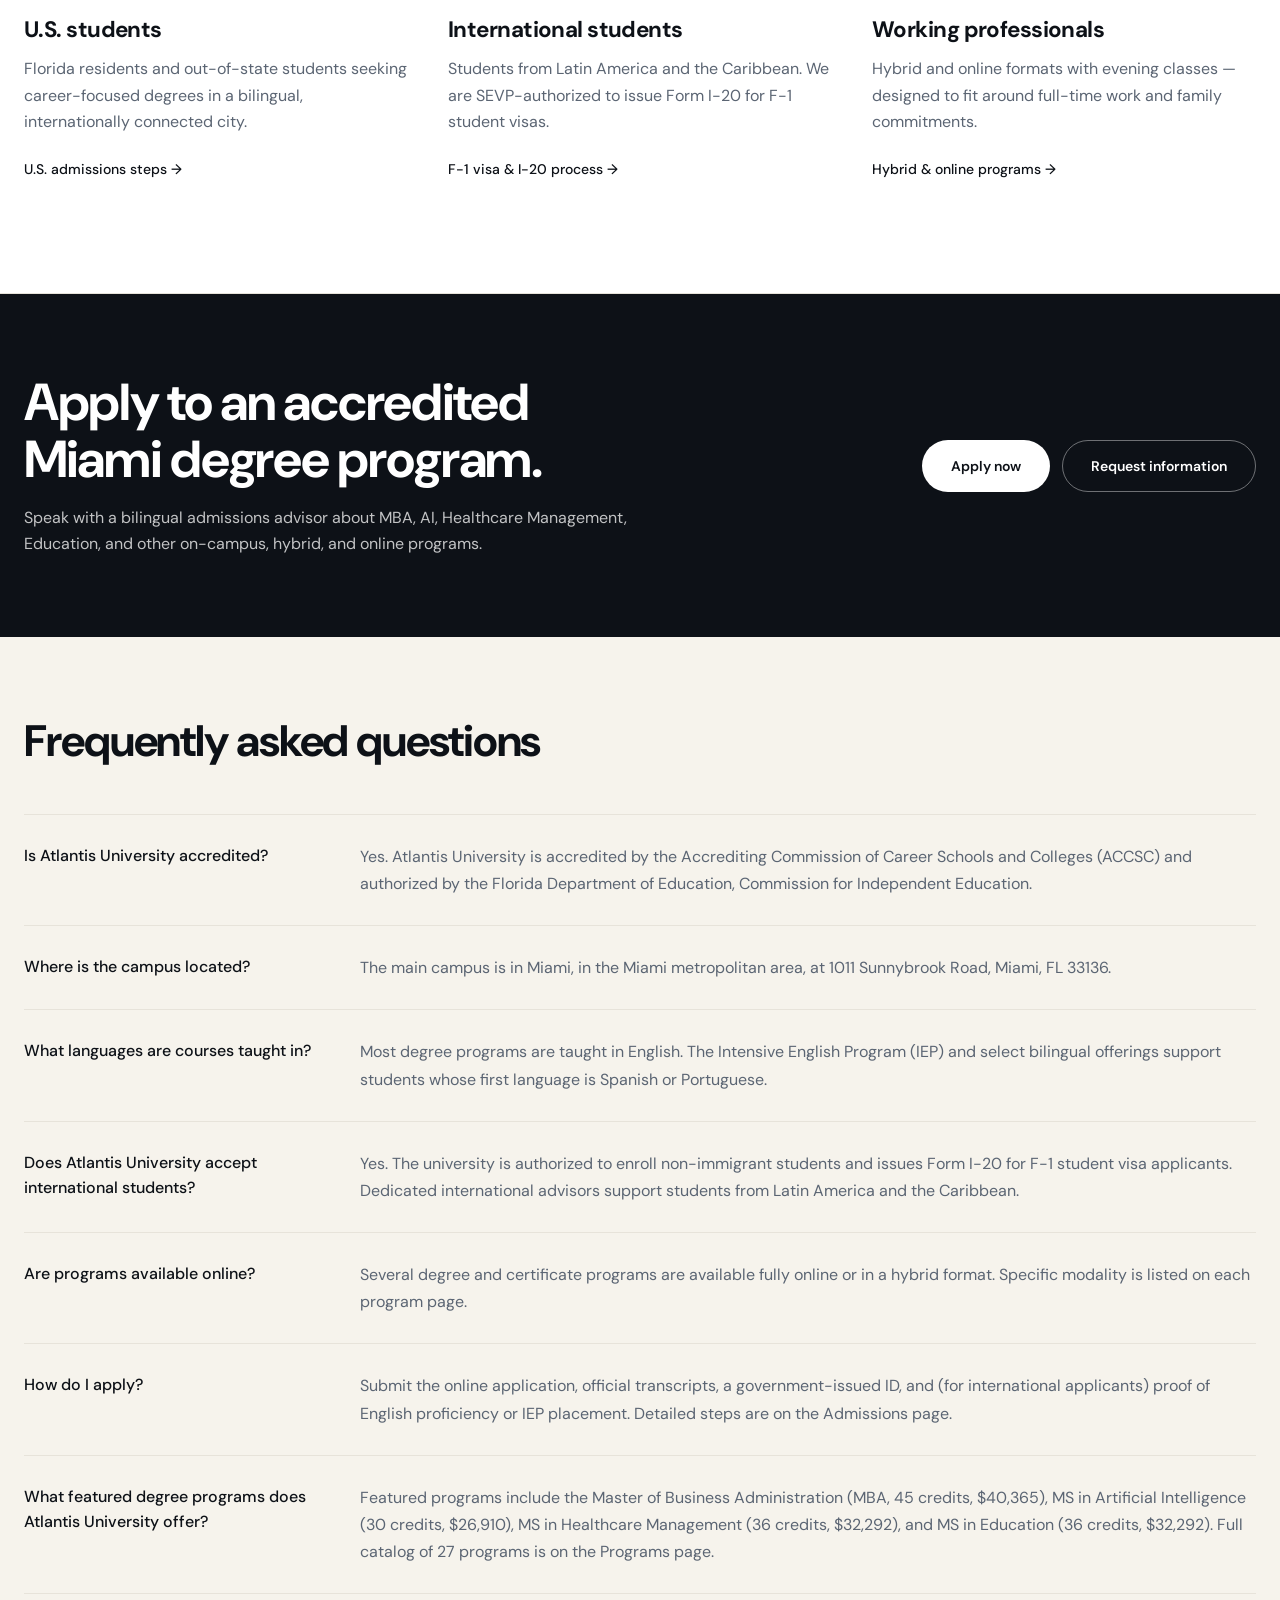
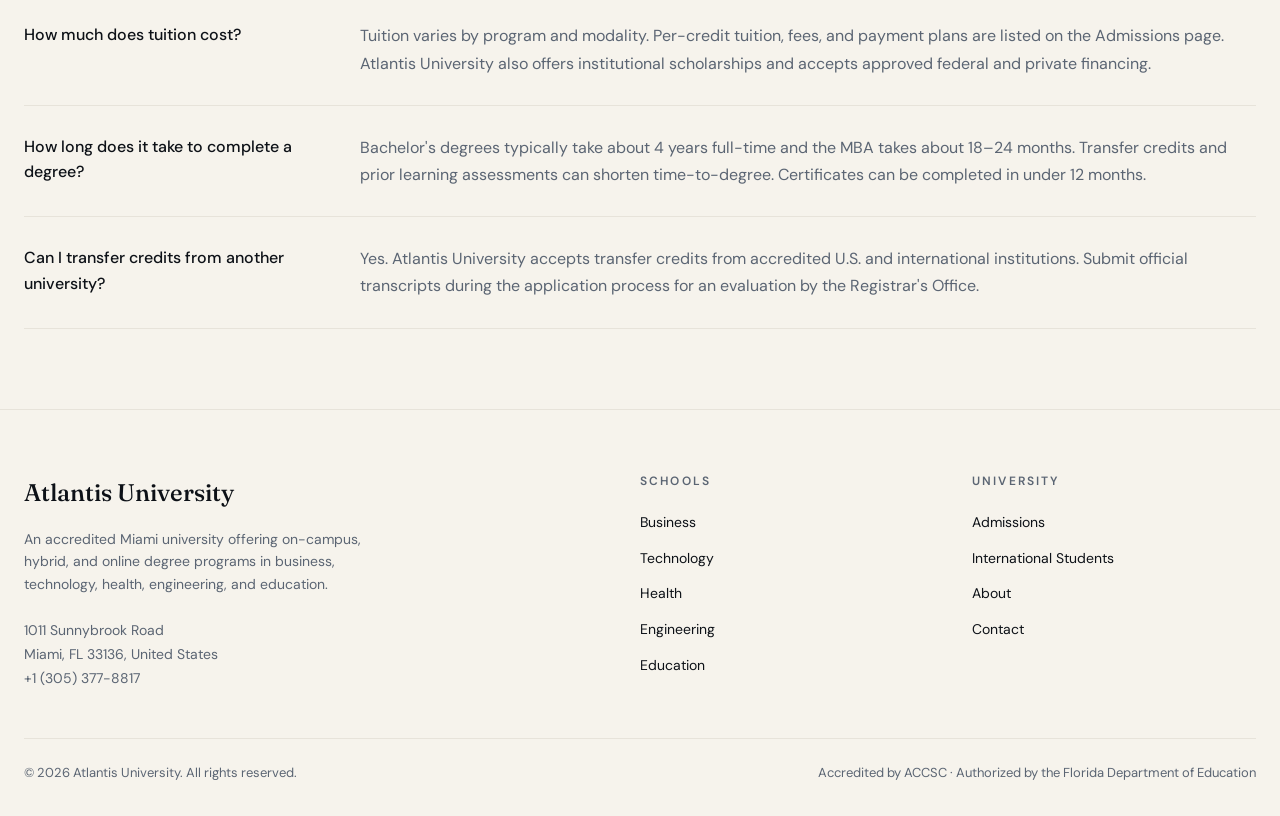
==== commit ea27bb62: "Apply full AU look adoption (local-preview only) After viewing atlantisuniversity.edu in the browser" ====
--- a/index.html
+++ b/index.html
@@ -42,7 +42,7 @@
   <link rel="preconnect" href="https://fonts.googleapis.com" />
   <link rel="preconnect" href="https://fonts.gstatic.com" crossorigin />
   <link href="https://fonts.googleapis.com/css2?family=DM+Sans:opsz,wght@9..40,400;9..40,500;9..40,600;9..40,700&family=Fraunces:opsz,wght@9..144,400;9..144,500;9..144,600&display=swap" rel="stylesheet" />
-  <link rel="stylesheet" href="assets/shared.css?v=3" />
+  <link rel="stylesheet" href="assets/shared.css?v=4" />
 
   <style>
     /* Home-specific */
@@ -132,9 +132,9 @@
 
 <body>
   <!-- SITE HEADER -->
-  <header class="site-header" role="banner">
+  <div class="utility-bar" role="complementary" aria-label="Utility menu"><div class="container utility-bar__inner"><a href="#" class="utility-bar__link">Online Campus</a><a href="#" class="utility-bar__link">Student Portal</a><a href="admissions.html#request-info" class="utility-bar__link">Request Info</a><a href="#" class="utility-bar__link">Help Desk</a><span class="utility-bar__lang">EN · ES</span></div></div><header class="site-header" role="banner">
     <div class="container site-header__inner">
-      <a href="index.html" class="site-header__brand" aria-label="Atlantis University home" aria-current="page">Atlantis<span>University</span></a>
+      <a href="index.html" class="site-header__brand" aria-label="Atlantis University home" aria-current="page"><span class="site-header__mark" aria-hidden="true">A</span><span class="site-header__brand-divider" aria-hidden="true"></span><span class="site-header__wordmark">Atlantis<em>University</em></span></a>
       <nav class="site-header__nav" aria-label="Primary">
         <a href="programs.html">Programs</a>
         <a href="admissions.html">Admissions</a>
@@ -155,6 +155,7 @@
   <main>
     <!-- HERO -->
     <section class="hero hero--photo" aria-labelledby="hero-title" style="background-image: url('https://images.unsplash.com/photo-1517486808906-6ca8b3f04846?auto=format&amp;fit=crop&amp;w=2400&amp;q=80');">
+      <div class="hero__decoration" aria-hidden="true">&ldquo;</div>
       <div class="container hero__grid">
         <div class="hero__content">
           <p class="hero__location eyebrow">
--- a/assets/shared.css
+++ b/assets/shared.css
@@ -60,9 +60,9 @@
 }
 
 h1, h2, h3, h4 {
-  font-family: var(--font-display);
-  font-weight: 500;
-  letter-spacing: -0.02em;
+  font-family: var(--font-sans);
+  font-weight: 700;
+  letter-spacing: -0.025em;
   line-height: 1.05;
 }
 
@@ -215,47 +215,64 @@
 
 .site-header {
   position: sticky; top: 0; z-index: 50;
-  background: rgba(255, 255, 255, 0.92);
-  backdrop-filter: blur(12px);
-  -webkit-backdrop-filter: blur(12px);
-  border-top: 4px solid var(--color-brand);
-  border-bottom: 1px solid var(--color-border);
+  background: var(--color-brand);
+  border-bottom: 1px solid rgba(0,0,0,0.18);
+  color: #fff;
 }
 .site-header__inner {
   display: flex; align-items: center; justify-content: space-between;
   height: 4rem;
 }
 .site-header__brand {
-  font-family: var(--font-display);
-  font-size: 1.375rem;
-  font-weight: 600;
-  letter-spacing: -0.01em;
-}
-.site-header__brand span { font-weight: 400; color: var(--color-muted-foreground); margin-left: 0.25rem; }
-.site-header__nav { display: none; gap: 1.75rem; font-size: var(--fs-small); font-weight: 500; }
-.site-header__nav a { color: var(--color-muted-foreground); transition: color 150ms; }
-.site-header__nav a:hover, .site-header__nav a[aria-current="page"] { color: var(--color-foreground); }
+  display: inline-flex; align-items: center; gap: 0.875rem;
+  color: #fff; text-decoration: none;
+}
+.site-header__mark {
+  display: inline-grid; place-items: center;
+  width: 2.25rem; height: 2.25rem;
+  border-radius: 0.4rem;
+  background: rgba(255,255,255,0.15);
+  border: 1.5px solid rgba(255,255,255,0.45);
+  font-family: var(--font-sans);
+  font-weight: 800; font-size: 1.25rem;
+  letter-spacing: -0.04em; color: #fff;
+}
+.site-header__brand-divider {
+  display: inline-block; width: 1px; height: 1.5rem;
+  background: rgba(255,255,255,0.4);
+}
+.site-header__wordmark {
+  font-family: var(--font-sans);
+  font-size: 1rem; font-weight: 700;
+  letter-spacing: 0.01em; color: #fff;
+  display: inline-flex; gap: 0.35rem;
+}
+.site-header__wordmark em { font-style: normal; font-weight: 400; color: rgba(255,255,255,0.85); }
+.site-header__nav { display: none; gap: 1.75rem; font-size: var(--fs-small); font-weight: 600; }
+.site-header__nav a { color: rgba(255,255,255,0.88); transition: color 150ms, border-color 150ms; padding-bottom: 0.25rem; border-bottom: 2px solid transparent; }
+.site-header__nav a:hover, .site-header__nav a[aria-current="page"] { color: #fff; border-bottom-color: #fff; }
 .site-header__actions { display: flex; align-items: center; gap: 0.75rem; }
 .site-header__request {
   display: none;
-  font-size: var(--fs-small); font-weight: 500;
+  font-size: var(--fs-small); font-weight: 600;
+  color: rgba(255,255,255,0.92);
   padding: 0.5rem 1rem; border-radius: var(--radius-pill);
 }
-.site-header__request:hover { background: var(--color-sand); }
+.site-header__request:hover { background: rgba(255,255,255,0.14); color: #fff; }
 .site-header__apply {
-  background: var(--color-brand); color: #fff;
+  background: #fff; color: var(--color-brand);
   padding: 0.5rem 1.25rem; border-radius: var(--radius-pill);
-  font-size: var(--fs-small); font-weight: 600;
-  transition: background-color 150ms ease;
-}
-.site-header__apply:hover { background: var(--color-brand-hover); }
+  font-size: var(--fs-small); font-weight: 700;
+  transition: background-color 150ms ease, transform 150ms ease;
+}
+.site-header__apply:hover { background: rgba(255,255,255,0.92); transform: translateY(-1px); }
 .site-header__search {
   width: 2.25rem; height: 2.25rem;
   display: inline-flex; align-items: center; justify-content: center;
   border-radius: var(--radius-pill); background: transparent;
-  border: none; cursor: pointer; color: var(--color-foreground);
-}
-.site-header__search:hover { background: var(--color-sand); }
+  border: none; cursor: pointer; color: #fff;
+}
+.site-header__search:hover { background: rgba(255,255,255,0.14); }
 @media (min-width: 768px) {
   .site-header__nav { display: flex; }
   .site-header__request { display: inline-flex; }
@@ -408,7 +425,7 @@
 .hero--photo::before {
   content: "";
   position: absolute; inset: 0;
-  background: linear-gradient(180deg, rgba(13,17,23,0.35), rgba(13,17,23,0.55) 55%, rgba(13,17,23,0.85));
+  background: linear-gradient(180deg, rgba(13,17,23,0.65), rgba(13,17,23,0.82) 55%, rgba(13,17,23,0.95));
   z-index: -1;
 }
 .hero--photo .hero__title { color: #fff; max-width: 22ch; }
@@ -465,3 +482,60 @@
   text-transform: uppercase; letter-spacing: 0.14em;
   color: var(--color-muted-foreground);
 }
+
+/* ==========================================================================
+   Utility bar (dark band above main header for secondary links)
+   ========================================================================== */
+
+.utility-bar {
+  background: #0d1117;
+  color: rgba(255,255,255,0.85);
+  font-size: 0.75rem;
+  position: sticky; top: 0; z-index: 51;
+}
+.utility-bar__inner {
+  display: flex; align-items: center; justify-content: flex-end;
+  gap: 1.5rem; height: 2.25rem;
+}
+.utility-bar__link {
+  color: rgba(255,255,255,0.78);
+  text-decoration: none;
+  transition: color 150ms;
+  white-space: nowrap;
+  font-weight: 500;
+}
+.utility-bar__link:hover { color: #fff; }
+.utility-bar__lang {
+  color: rgba(255,255,255,0.6);
+  letter-spacing: 0.1em;
+  font-weight: 700;
+  font-size: 0.6875rem;
+}
+@media (max-width: 767px) {
+  .utility-bar__inner { gap: 0.875rem; font-size: 0.7rem; }
+  .utility-bar__link:nth-child(n+3) { display: none; }
+}
+/* When utility-bar is present, push site-header below it */
+.utility-bar + .site-header { top: 2.25rem; }
+
+/* ==========================================================================
+   Hero decoration (oversized quote mark for editorial emphasis on home)
+   ========================================================================== */
+
+.hero__decoration {
+  position: absolute;
+  top: -2rem; right: 1rem;
+  font-family: var(--font-display);
+  font-size: clamp(10rem, 22vw, 28rem);
+  font-weight: 400;
+  line-height: 0.8;
+  color: rgba(255,255,255,0.1);
+  pointer-events: none;
+  user-select: none;
+  z-index: 0;
+  letter-spacing: -0.05em;
+}
+@media (min-width: 768px) {
+  .hero__decoration { top: -3rem; right: 4rem; }
+}
+.hero--photo .container { position: relative; z-index: 1; }
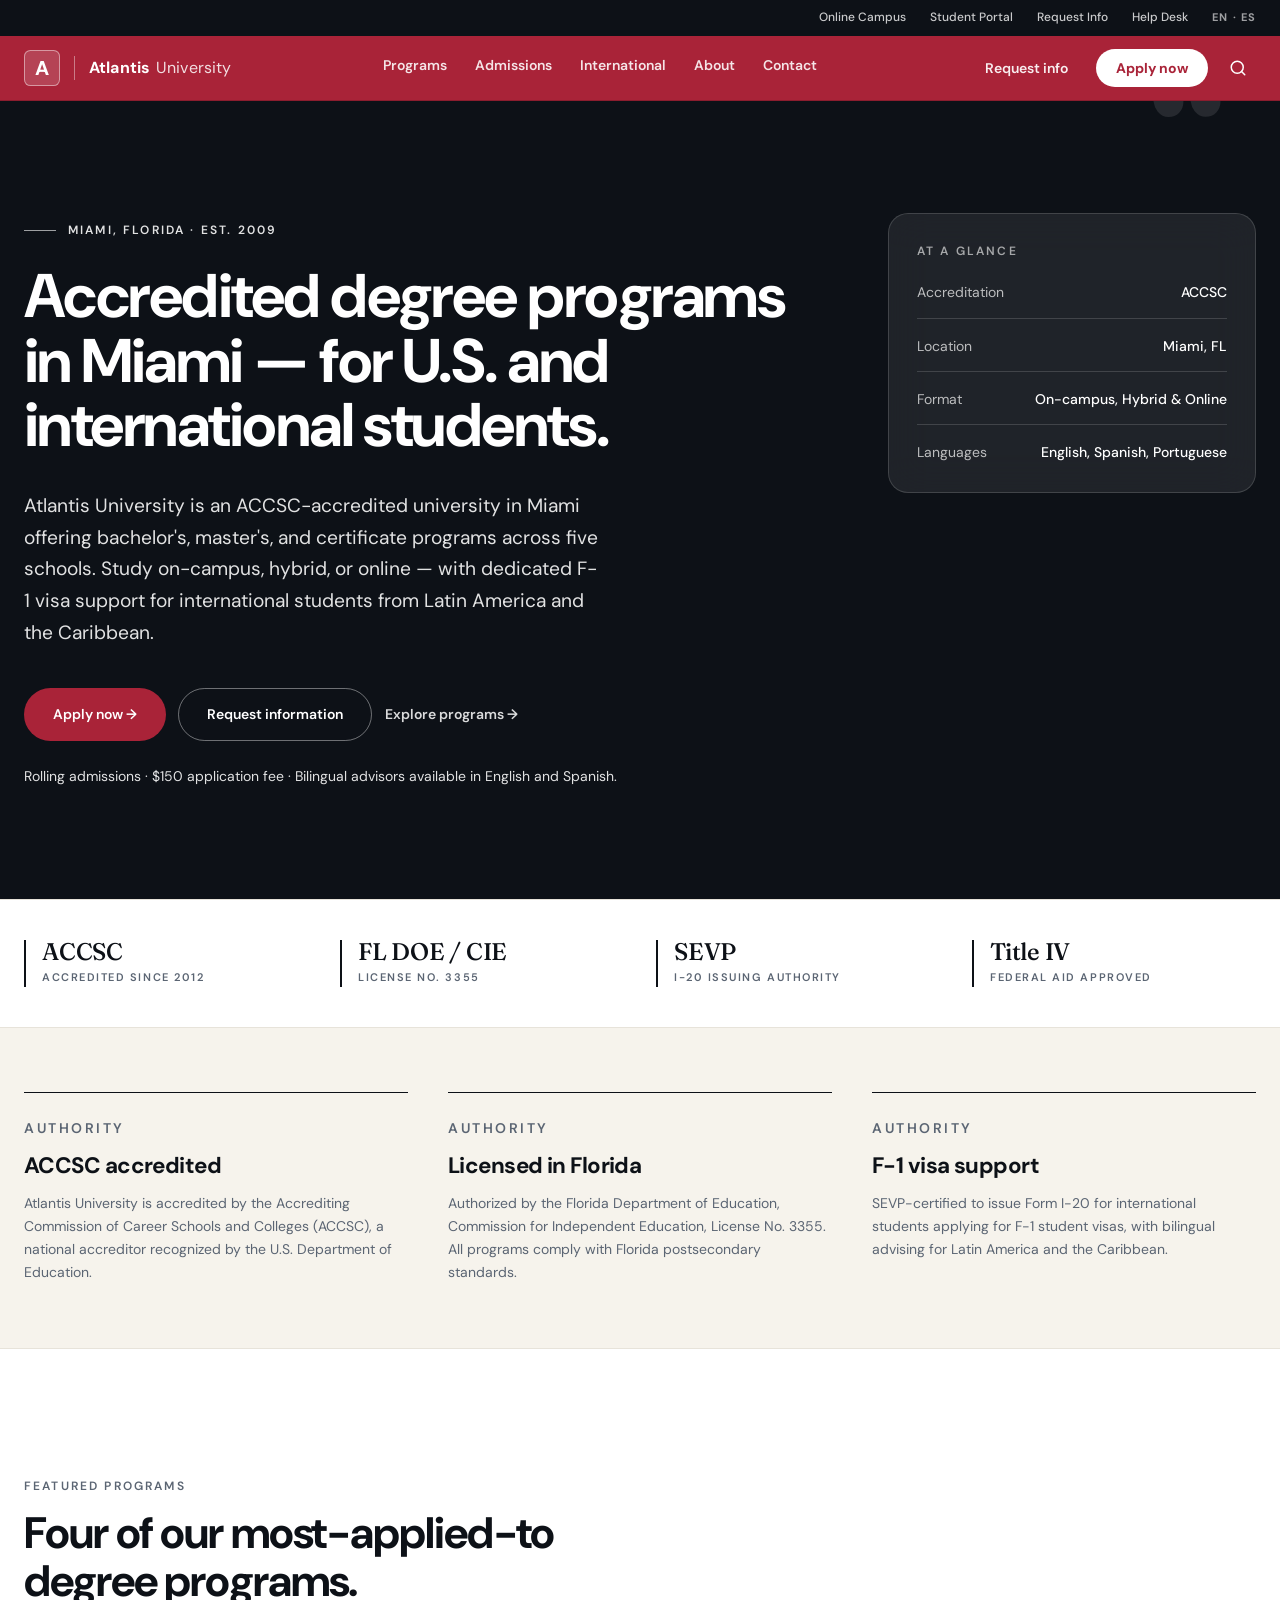
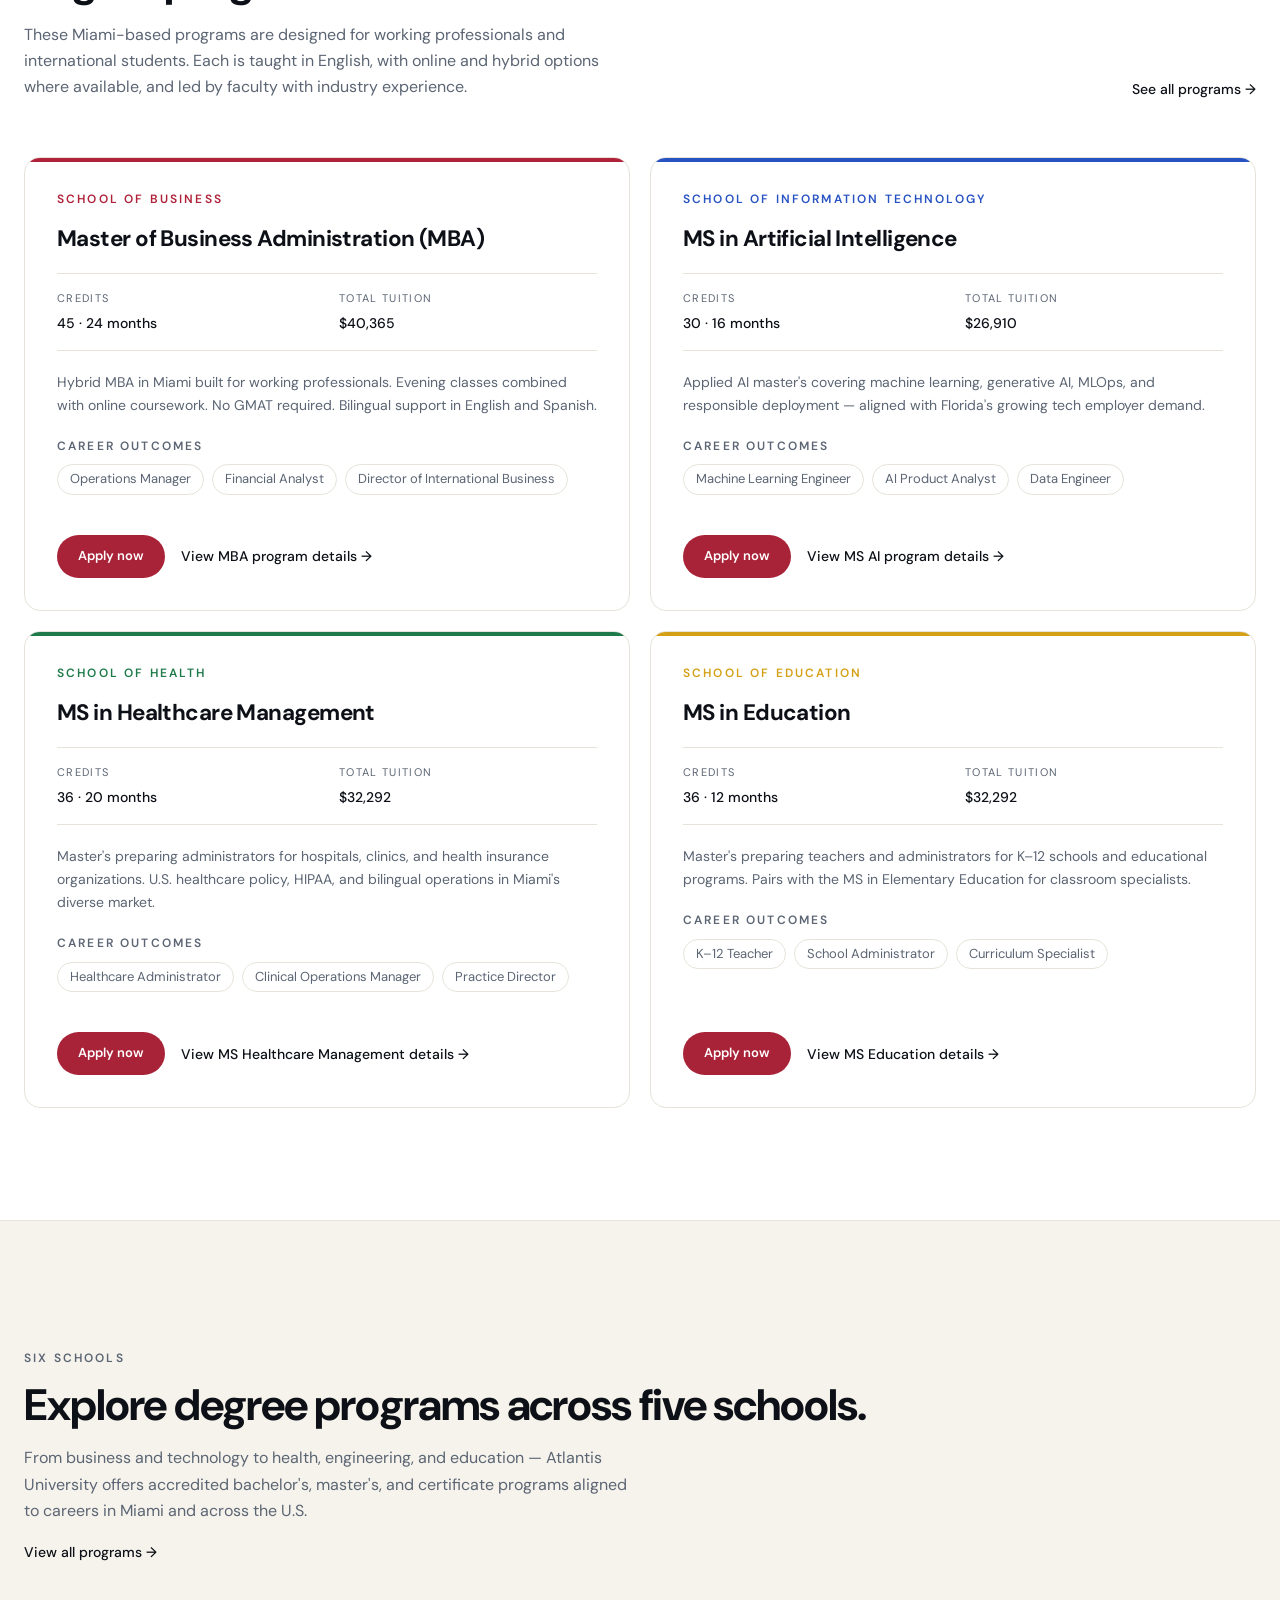
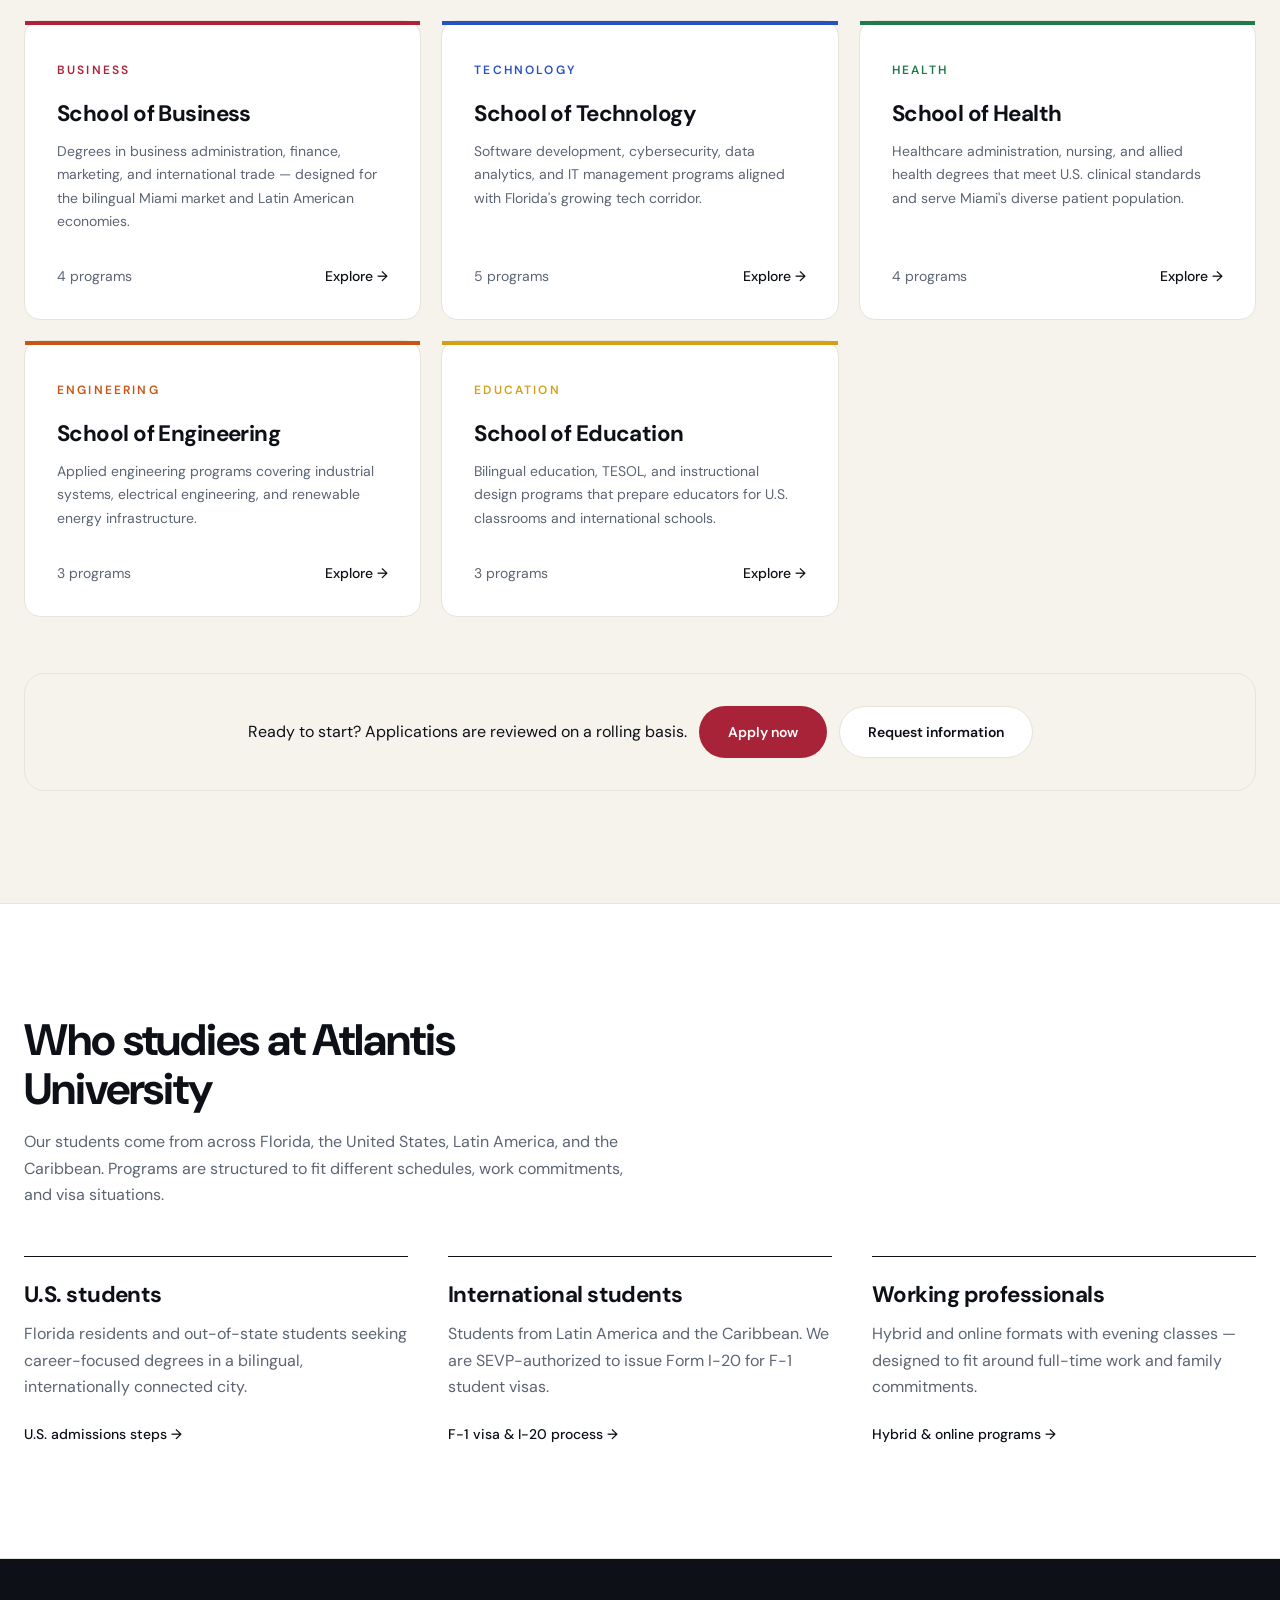
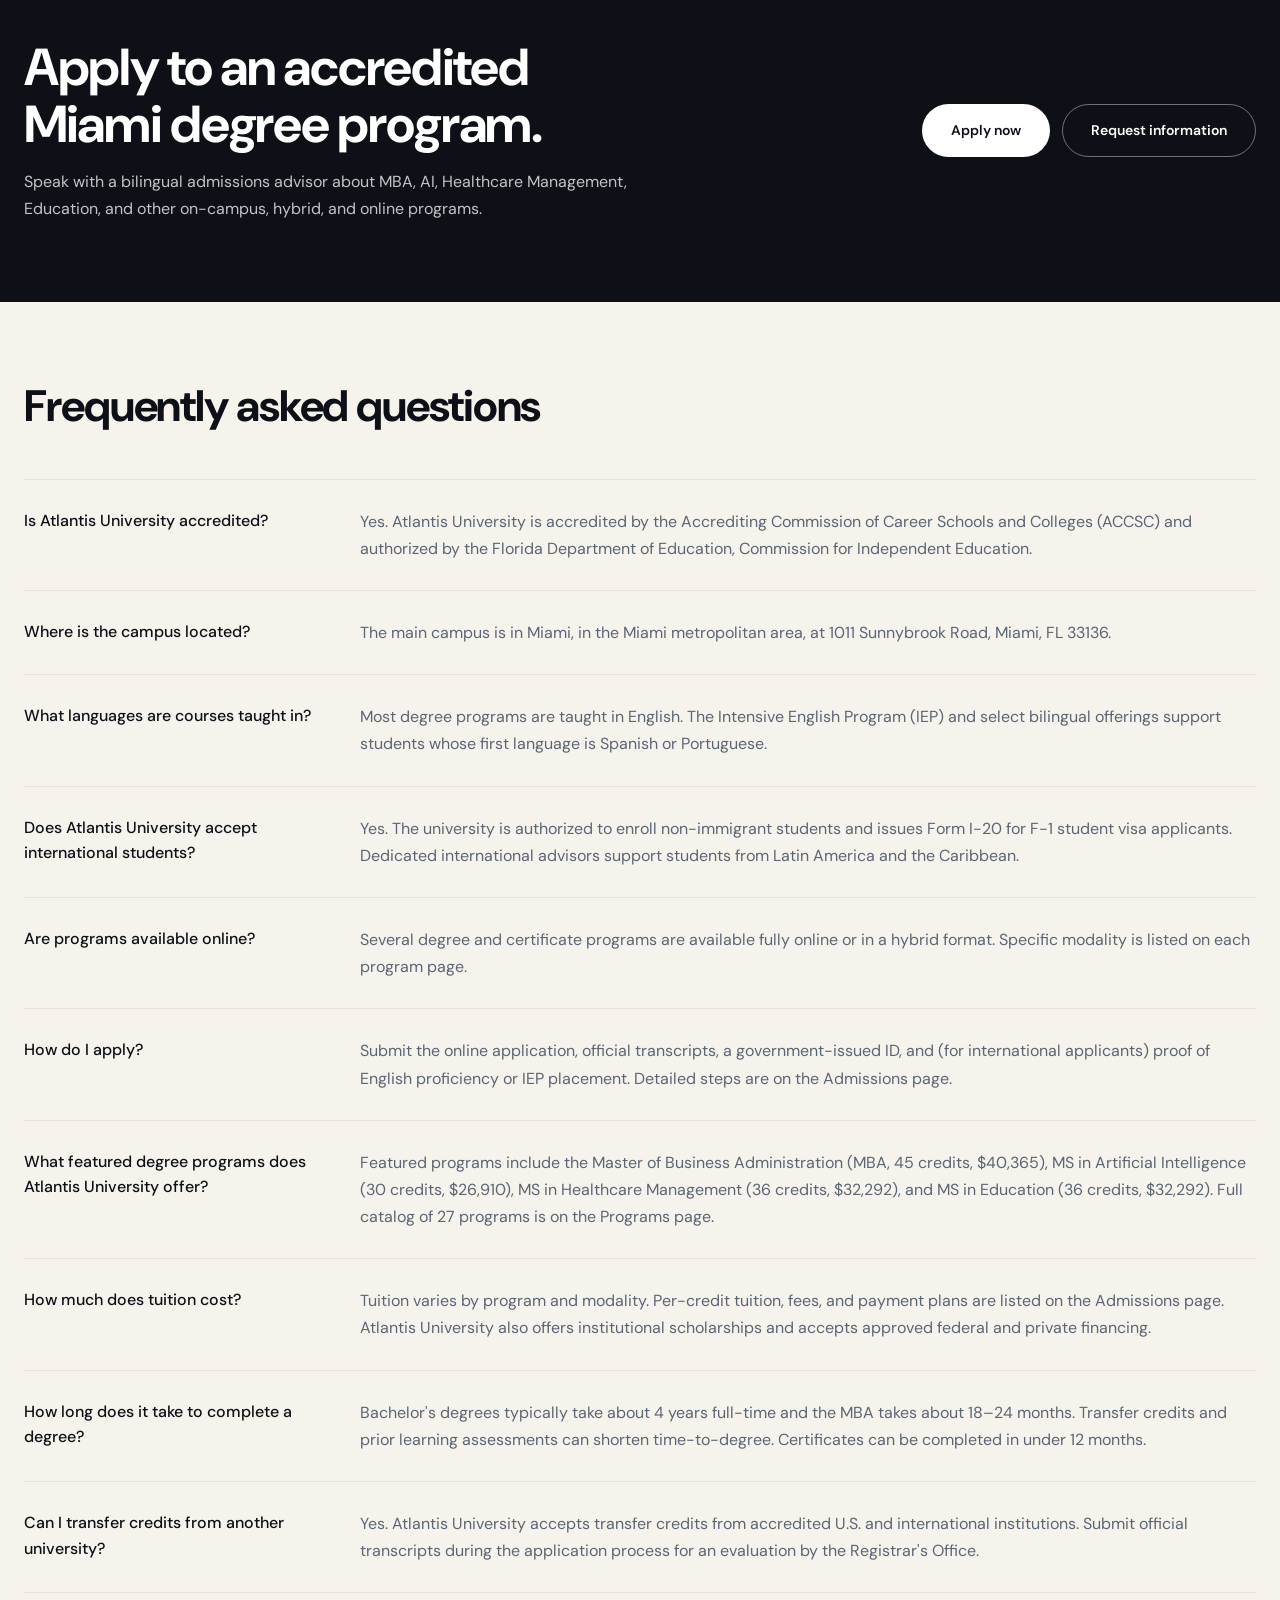
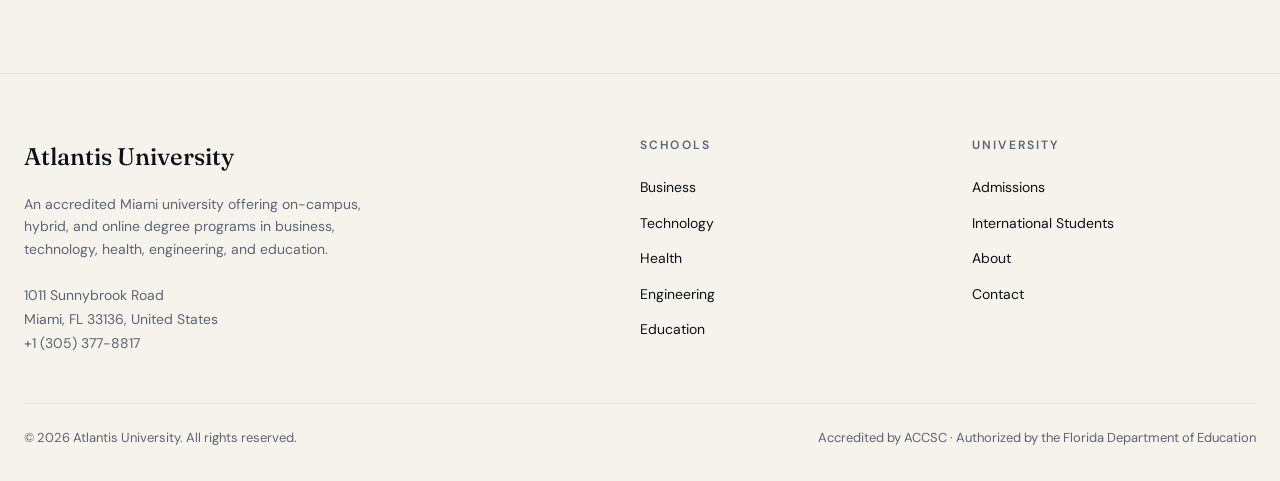
==== commit 5ebea852: "Tone down: smaller H1 + less intense red - --fs-h1: clamp(2.25rem, 1.25rem + 3.25vw, 4.5rem) — caps " ====
--- a/index.html
+++ b/index.html
@@ -42,7 +42,7 @@
   <link rel="preconnect" href="https://fonts.googleapis.com" />
   <link rel="preconnect" href="https://fonts.gstatic.com" crossorigin />
   <link href="https://fonts.googleapis.com/css2?family=DM+Sans:opsz,wght@9..40,400;9..40,500;9..40,600;9..40,700&family=Fraunces:opsz,wght@9..144,400;9..144,500;9..144,600&display=swap" rel="stylesheet" />
-  <link rel="stylesheet" href="assets/shared.css?v=4" />
+  <link rel="stylesheet" href="assets/shared.css?v=5" />
 
   <style>
     /* Home-specific */
--- a/assets/shared.css
+++ b/assets/shared.css
@@ -19,8 +19,8 @@
   --color-border-strong: #0d1117;
 
   /* AU brand color (used for primary CTAs and brand accents) */
-  --color-brand: #d62836;
-  --color-brand-hover: #b81f2b;
+  --color-brand: #a92338;
+  --color-brand-hover: #871b2c;
 
   /* School accent colors */
   --school-business: #b0223a;
@@ -37,7 +37,7 @@
   --radius-pill: 9999px;
 
   /* Type scale (fluid) */
-  --fs-h1: clamp(3rem, 1.5rem + 6vw, 7.5rem);
+  --fs-h1: clamp(2.25rem, 1.25rem + 3.25vw, 4.5rem);
   --fs-h2: clamp(1.875rem, 1.25rem + 2vw, 2.75rem);
   --fs-h3: clamp(1.25rem, 1rem + 0.5vw, 1.5rem);
   --fs-lead: clamp(1.0625rem, 1rem + 0.25vw, 1.25rem);
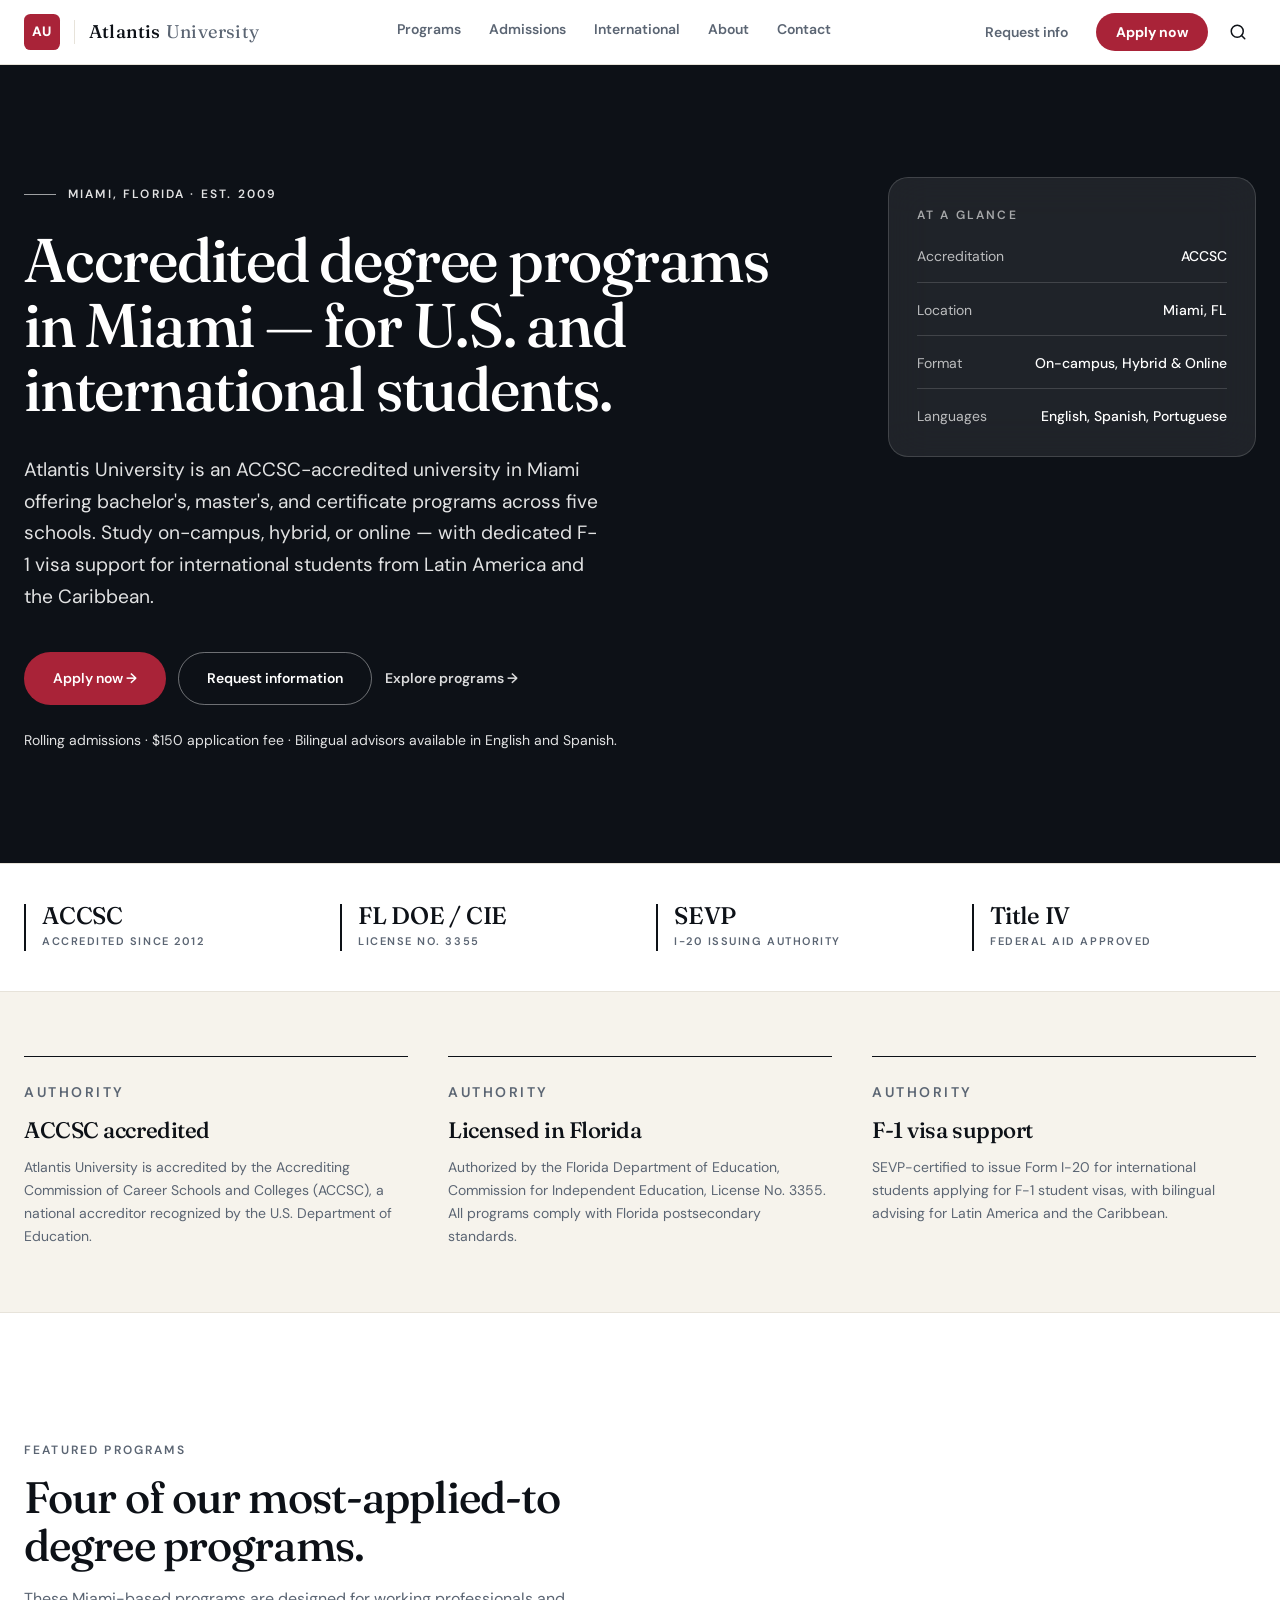
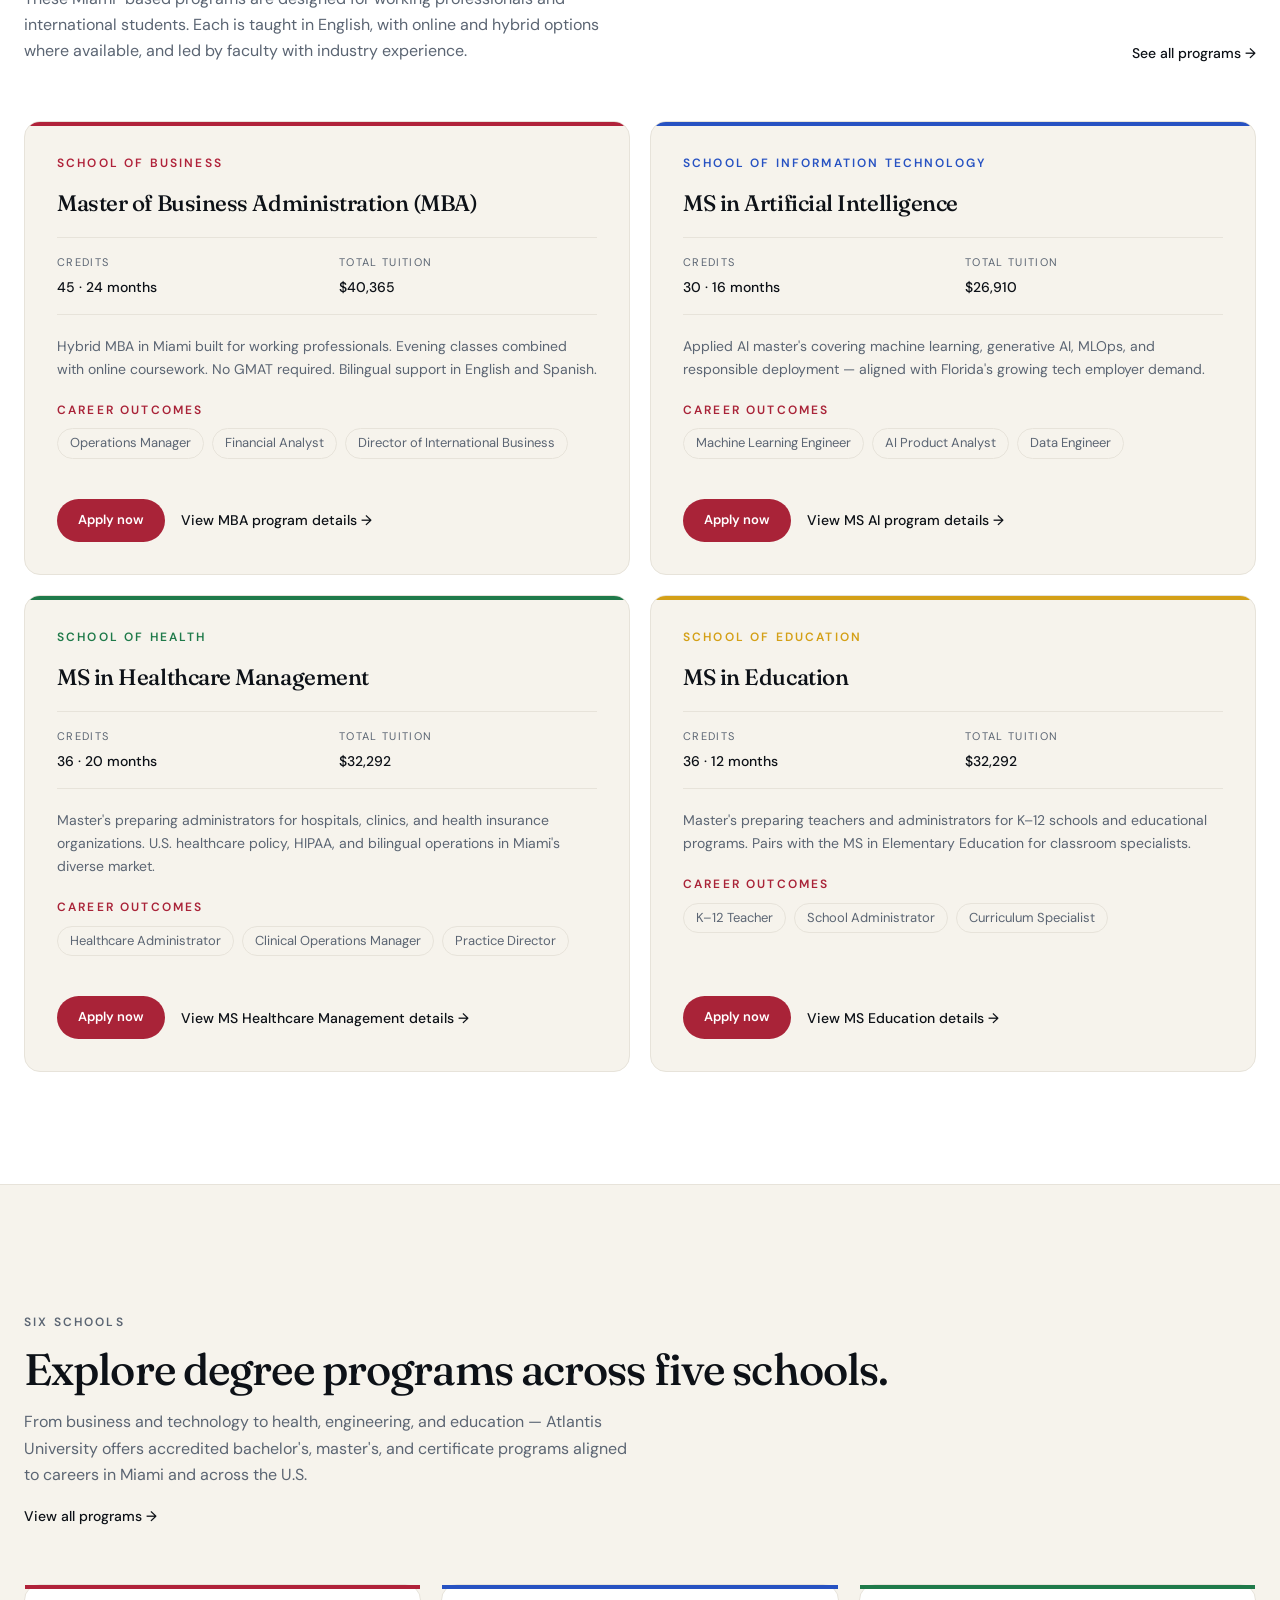
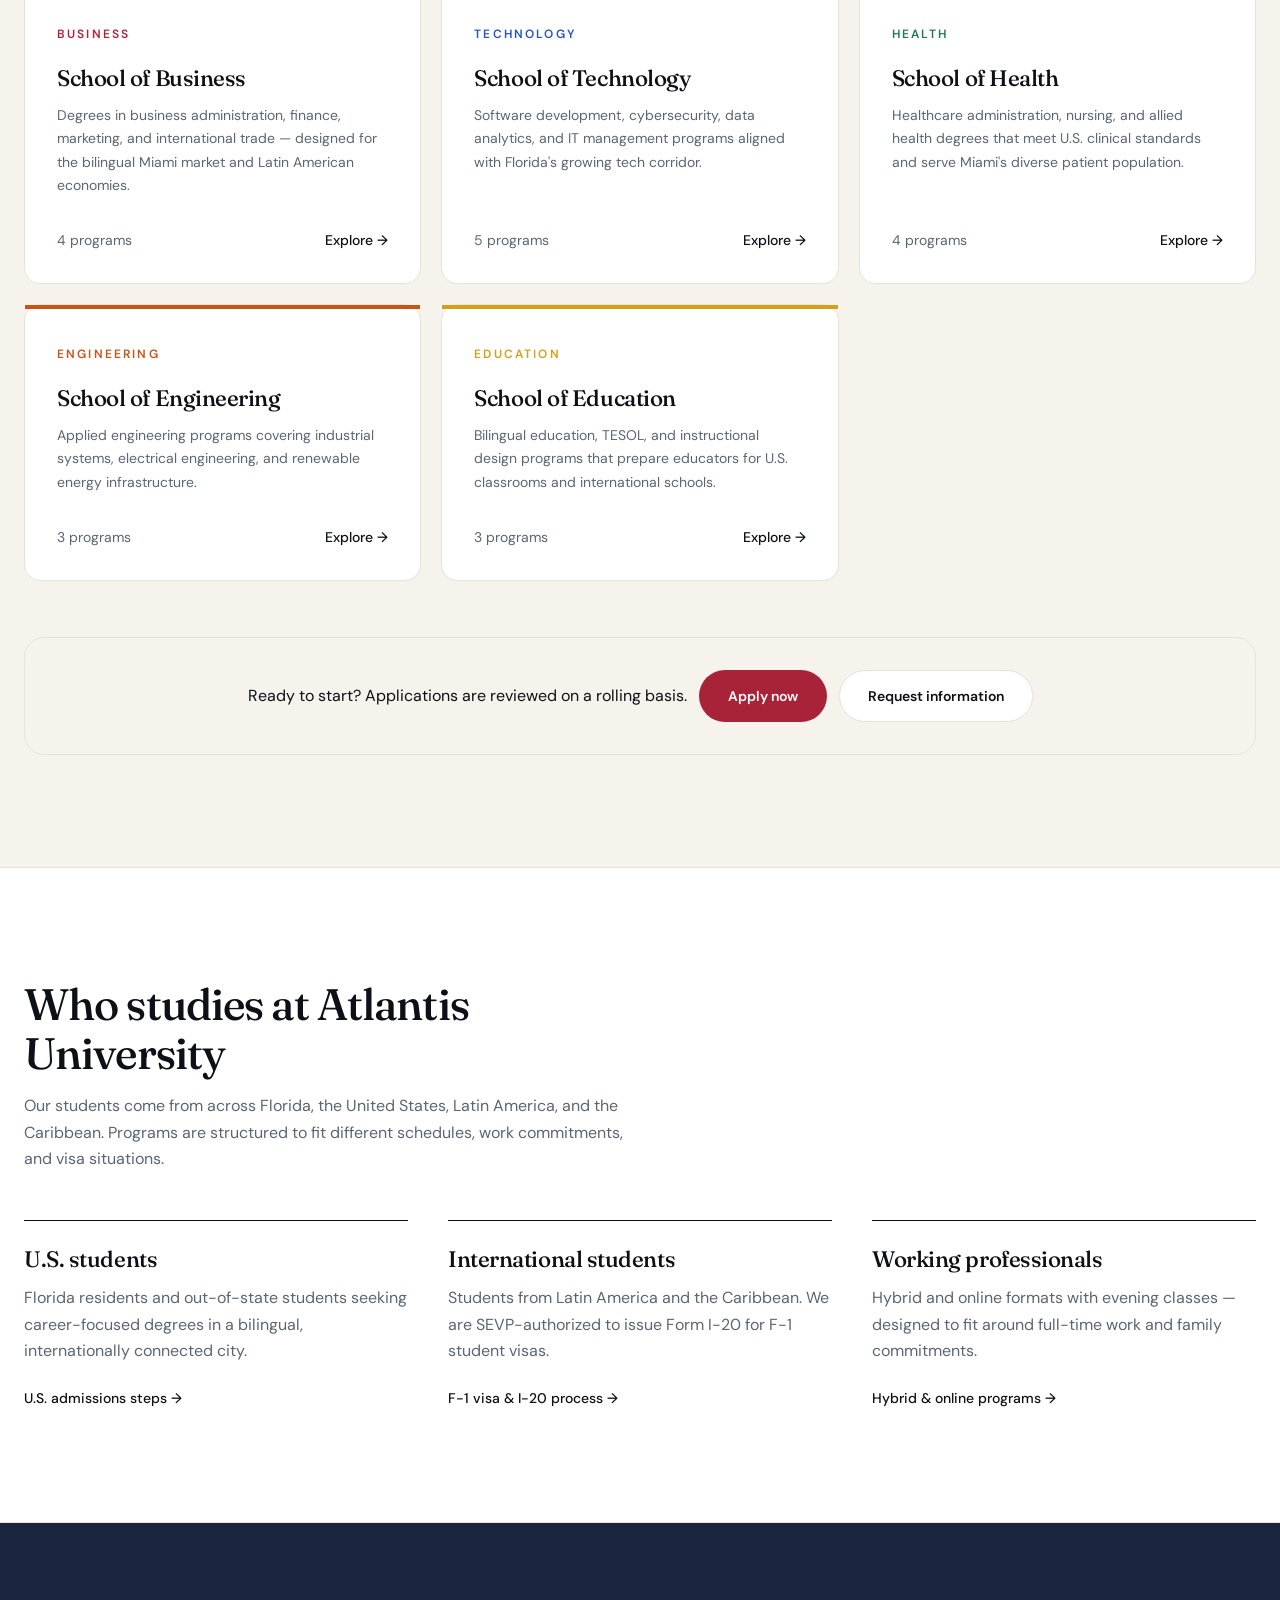
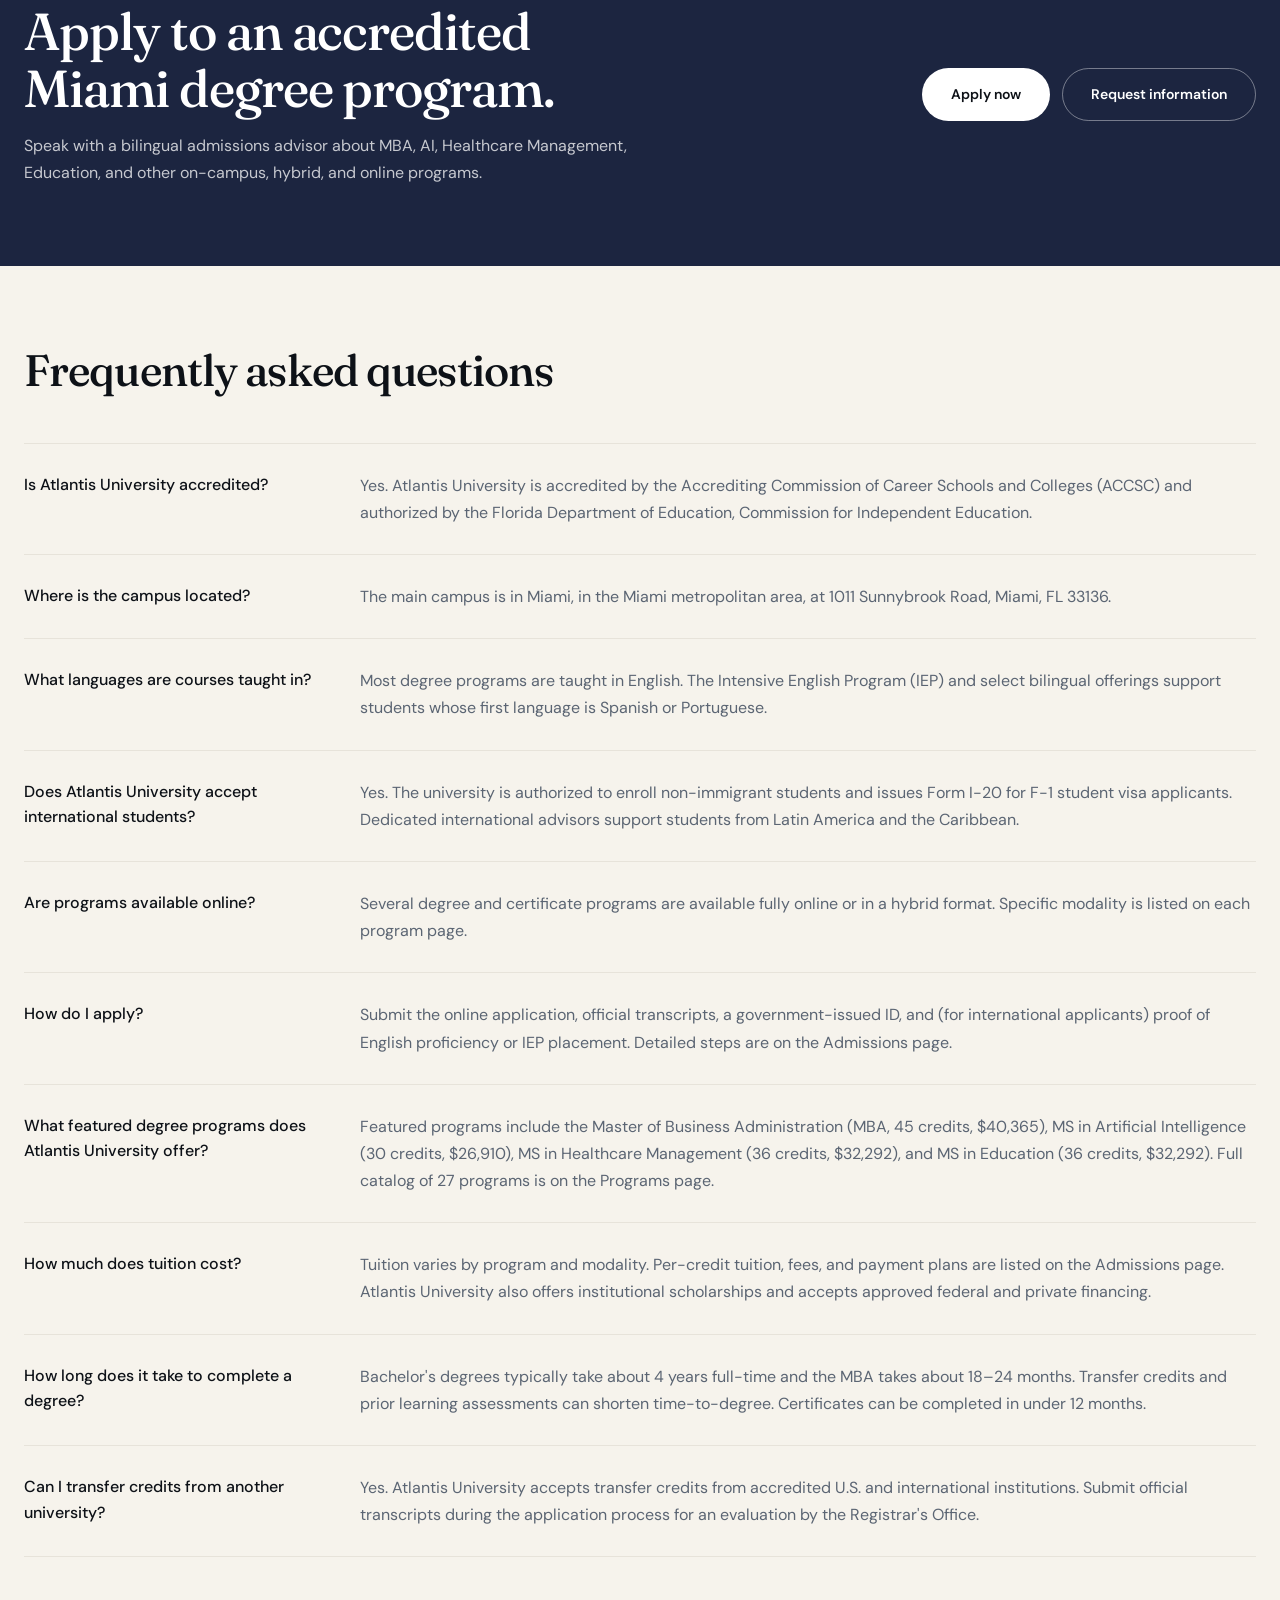
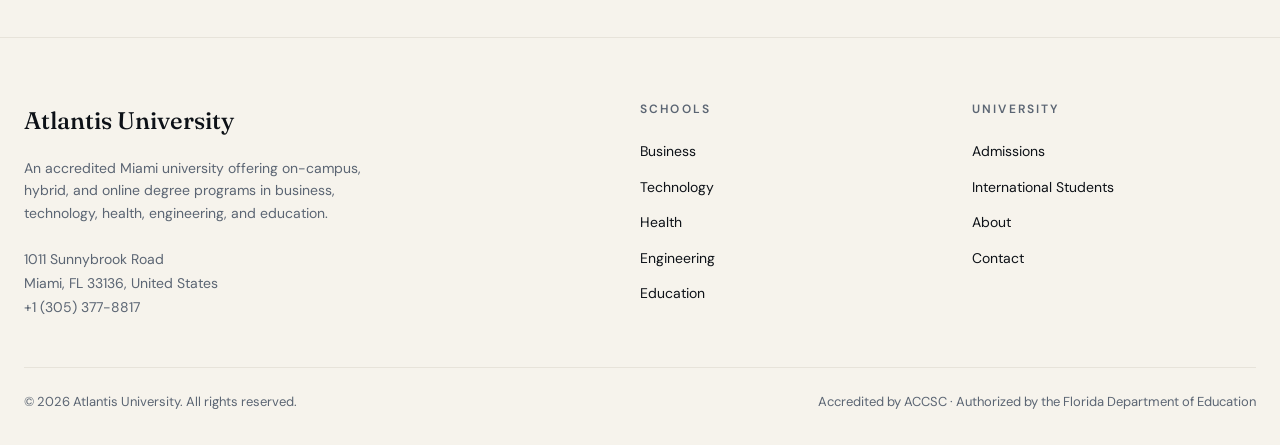
==== commit 86d63e4e: "Clean look pass: white header, serif headlines, red eyebrows (match reference) After reference scree" ====
--- a/index.html
+++ b/index.html
@@ -42,7 +42,7 @@
   <link rel="preconnect" href="https://fonts.googleapis.com" />
   <link rel="preconnect" href="https://fonts.gstatic.com" crossorigin />
   <link href="https://fonts.googleapis.com/css2?family=DM+Sans:opsz,wght@9..40,400;9..40,500;9..40,600;9..40,700&family=Fraunces:opsz,wght@9..144,400;9..144,500;9..144,600&display=swap" rel="stylesheet" />
-  <link rel="stylesheet" href="assets/shared.css?v=5" />
+  <link rel="stylesheet" href="assets/shared.css?v=6" />
 
   <style>
     /* Home-specific */
@@ -134,7 +134,7 @@
   <!-- SITE HEADER -->
   <div class="utility-bar" role="complementary" aria-label="Utility menu"><div class="container utility-bar__inner"><a href="#" class="utility-bar__link">Online Campus</a><a href="#" class="utility-bar__link">Student Portal</a><a href="admissions.html#request-info" class="utility-bar__link">Request Info</a><a href="#" class="utility-bar__link">Help Desk</a><span class="utility-bar__lang">EN · ES</span></div></div><header class="site-header" role="banner">
     <div class="container site-header__inner">
-      <a href="index.html" class="site-header__brand" aria-label="Atlantis University home" aria-current="page"><span class="site-header__mark" aria-hidden="true">A</span><span class="site-header__brand-divider" aria-hidden="true"></span><span class="site-header__wordmark">Atlantis<em>University</em></span></a>
+      <a href="index.html" class="site-header__brand" aria-label="Atlantis University home" aria-current="page"><span class="site-header__mark" aria-hidden="true">AU</span><span class="site-header__brand-divider" aria-hidden="true"></span><span class="site-header__wordmark">Atlantis<em>University</em></span></a>
       <nav class="site-header__nav" aria-label="Primary">
         <a href="programs.html">Programs</a>
         <a href="admissions.html">Admissions</a>
--- a/assets/shared.css
+++ b/assets/shared.css
@@ -539,3 +539,60 @@
   .hero__decoration { top: -3rem; right: 4rem; }
 }
 .hero--photo .container { position: relative; z-index: 1; }
+
+/* ==========================================================================
+   CLEAN LOOK OVERRIDES — based on reference design
+   White header (not red), serif headlines, red eyebrows, hide utility/decor
+   ========================================================================== */
+
+/* Headlines back to serif (Fraunces) */
+h1, h2, h3, h4 {
+  font-family: var(--font-display);
+  font-weight: 500;
+  letter-spacing: -0.02em;
+}
+
+/* Eyebrow accents in brand red (was muted gray) */
+.eyebrow { color: var(--color-brand); }
+
+/* Site header: white background, dark nav, red CTA only */
+.site-header {
+  background: rgba(255,255,255,0.96);
+  backdrop-filter: blur(12px);
+  -webkit-backdrop-filter: blur(12px);
+  border-bottom: 1px solid var(--color-border);
+  color: var(--color-foreground);
+}
+.site-header__brand { color: var(--color-foreground); }
+.site-header__mark {
+  background: var(--color-brand); color: #fff;
+  border: none;
+  font-size: 0.85rem; letter-spacing: 0.04em;
+}
+.site-header__brand-divider { background: var(--color-border); }
+.site-header__wordmark { color: var(--color-foreground); font-family: var(--font-display); font-weight: 500; font-size: 1.15rem; }
+.site-header__wordmark em { color: var(--color-muted-foreground); font-weight: 400; }
+.site-header__nav a { color: var(--color-muted-foreground); border-bottom-color: transparent; }
+.site-header__nav a:hover, .site-header__nav a[aria-current="page"] { color: var(--color-foreground); border-bottom-color: var(--color-foreground); }
+.site-header__request { color: var(--color-muted-foreground); }
+.site-header__request:hover { background: var(--color-sand); color: var(--color-foreground); }
+.site-header__apply { background: var(--color-brand); color: #fff; }
+.site-header__apply:hover { background: var(--color-brand-hover); }
+.site-header__search { color: var(--color-foreground); }
+.site-header__search:hover { background: var(--color-sand); }
+
+/* Hide utility bar and hero decoration to match the cleaner reference */
+.utility-bar { display: none; }
+.utility-bar + .site-header { top: 0; }
+.hero__decoration { display: none; }
+
+/* Lighter hero overlay so photo shows through more (reference is less heavy) */
+.hero--photo::before {
+  background: linear-gradient(180deg, rgba(13,17,23,0.45), rgba(13,17,23,0.65) 55%, rgba(13,17,23,0.85));
+}
+
+/* Cards on subtle sand/cream background (was bare white) */
+.card, .pcard { background: var(--color-sand); }
+
+/* Dark sections use deep navy instead of pure black (reference is navy) */
+.finalcta { background: #1c2540; }
